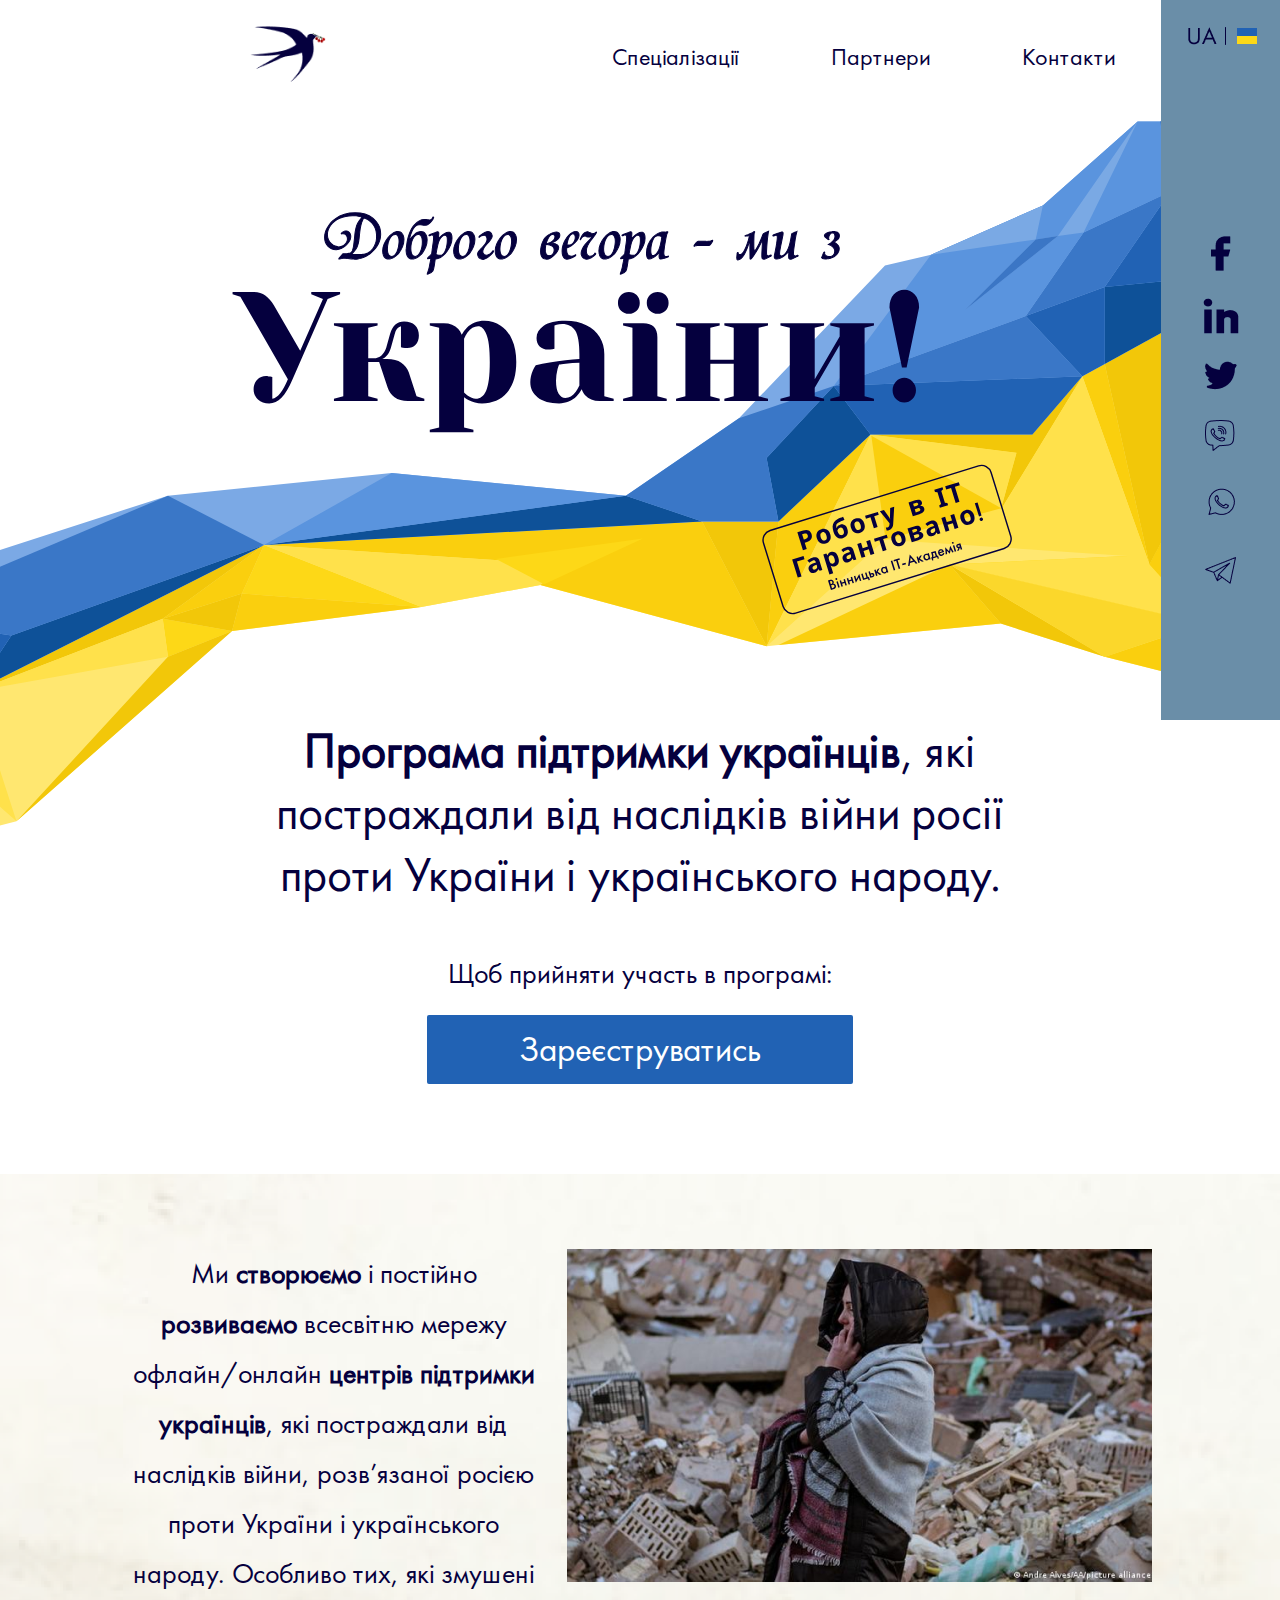
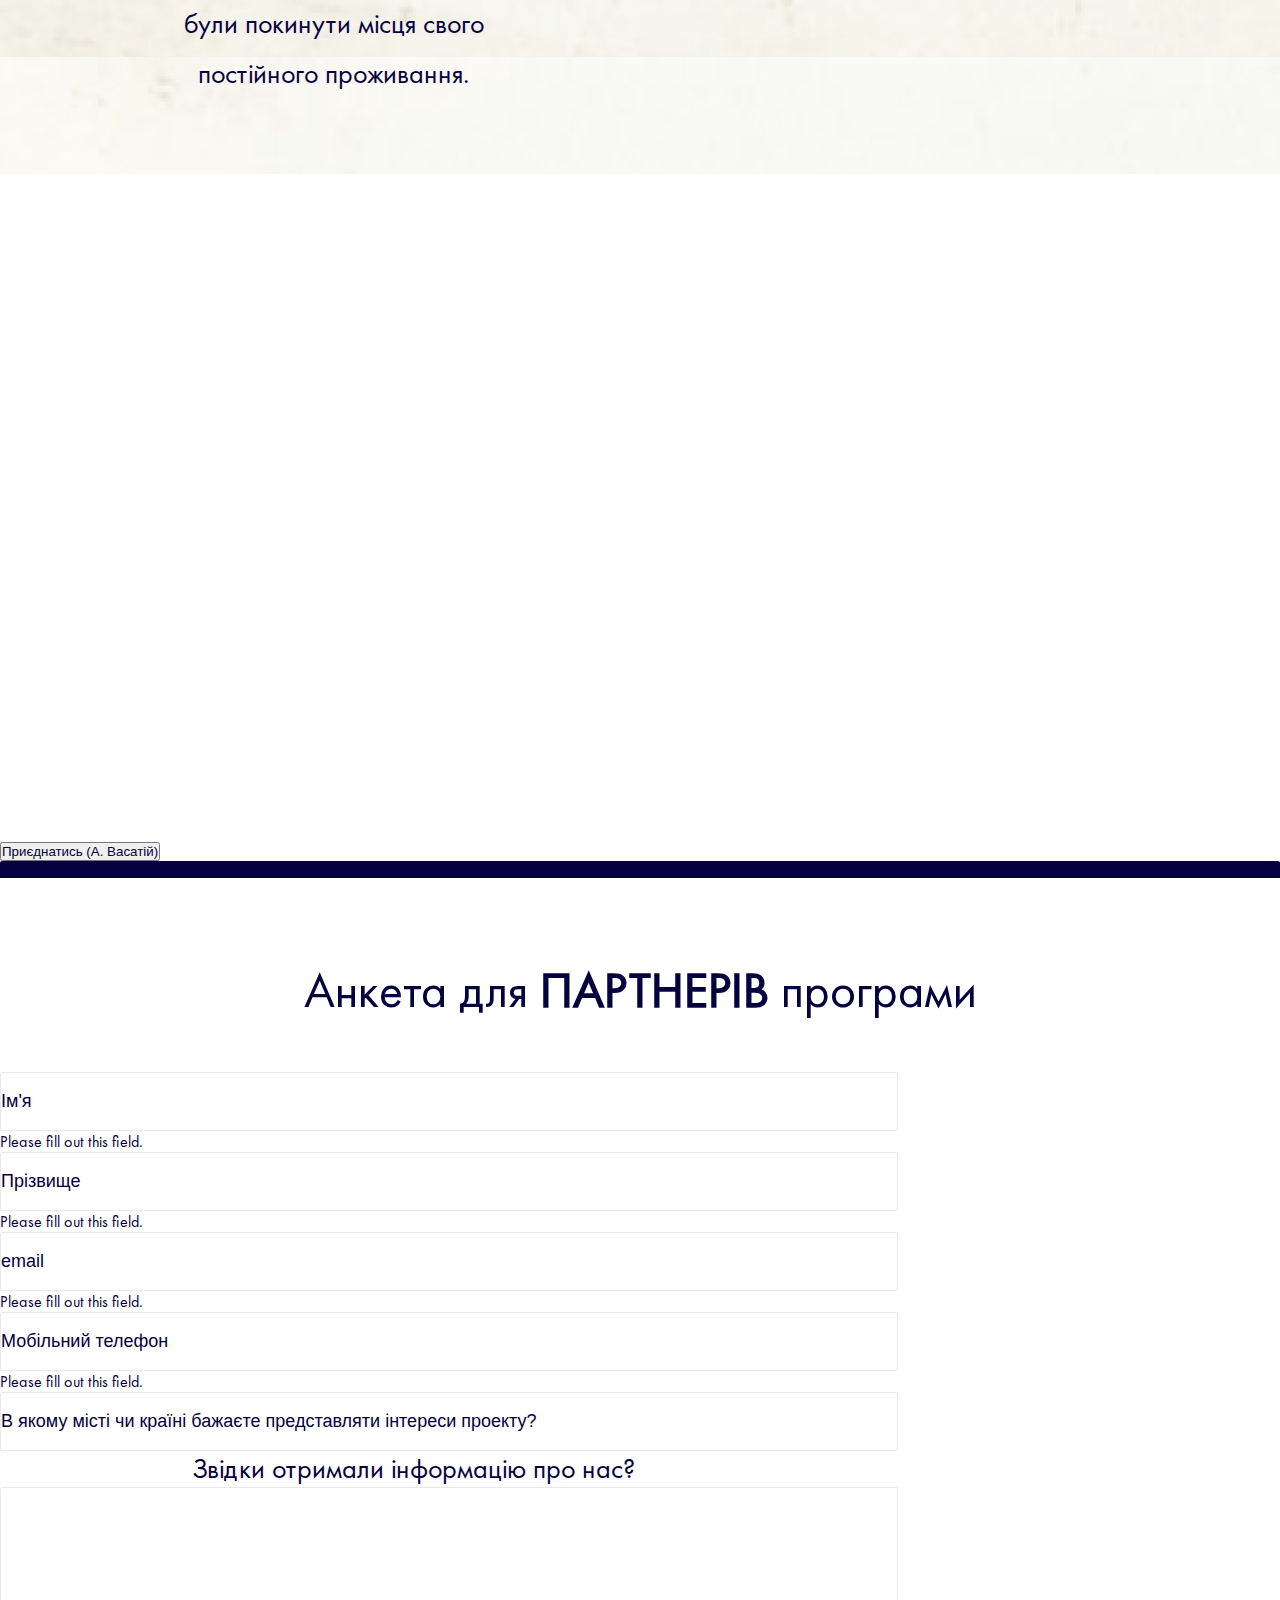
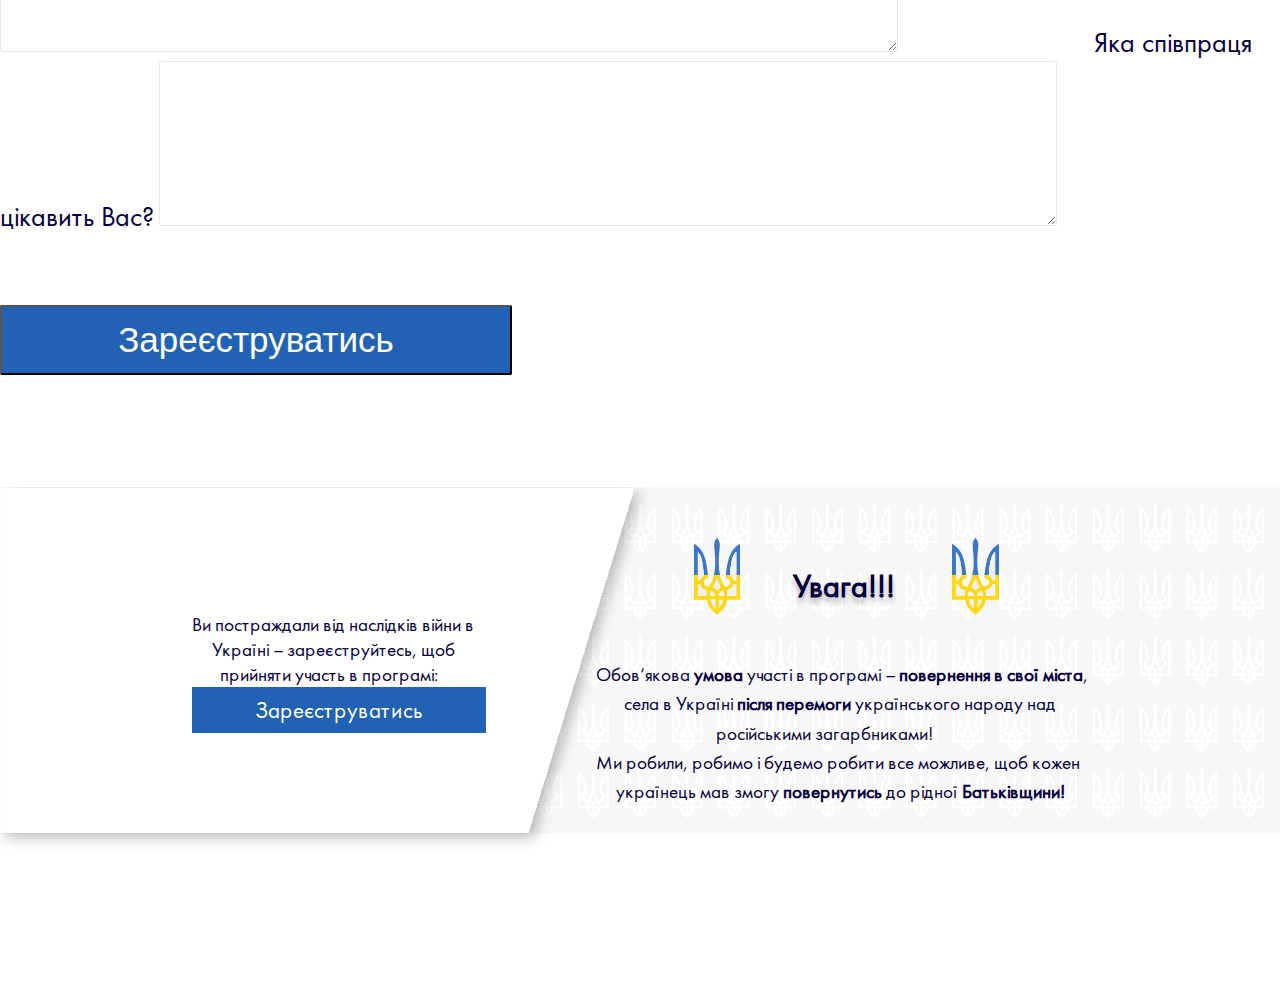
==== index.html @ f2f0f0ae "fix header" ====
<!DOCTYPE html>
<html lang="en">

<head>
    <meta charset="UTF-8">
    <meta http-equiv="X-UA-Compatible" content="IE=edge">
    <meta name="viewport" content="width=device-width, initial-scale=1.0">
    <link href="https://cdn.jsdelivr.net/npm/bootstrap@5.2.0-beta1/dist/css/bootstrap.min.css" rel="stylesheet" integrity="sha384-0evHe/X+R7YkIZDRvuzKMRqM+OrBnVFBL6DOitfPri4tjfHxaWutUpFmBp4vmVor" crossorigin="anonymous">
    <link rel="stylesheet" type="text/css" href="./css/style.css">
   
    <title>Project</title>
</head>

<body>
    <div class="header">
        <div class="links">
            <div class="bar">
                <a href="#">Спеціалізації</a>
                <a href="#">Партнери</a>
                <a href="#">Контакти</a>
            </div>
        </div>
        <div class="main-logo">
            <div class="flag">
                <div class="hello">
                </div>
            </div>

        </div>
        <div class="language">
            <div class="dropdown">
                <button class="dropbtn"><img src="./img/Property 1=Default.png"></button>
                <div class="dropdown-content">
                    <a href=" #"><img src="./img/Group 1015.png"></a>
                    <a href=" #"><img src="./img/Group 1017.png"></a>
                    <a href=" #"><img src="./img/Group 1018.png"></a>
                    <a href=" #"><img src="./img/Group 1019.png"></a>


                </div>
            </div>
        </div>
        <div class=" social">
            <div class="icons">
                <a href="http://www.facebook.com/sharer.php?u=https://ita.in.ua/" title="facebook" target="_blank" rel="noopener">
                    <img src="../img/Vector 74.png" alt="facebook" class="hero-sidebar__item">
                </a>
                <a href="https://www.linkedin.com/shareArticle?mini=true&amp;url=https://ita.in.ua/&amp;title=Hackers' School&amp;source=LinkedIn" target="_blank" title="linkedin" rel="noopener">
                    <img src="../img/Vector 76.png" alt="linkedin" class="hero-sidebar__item">
                </a>
                <a href="https://twitter.com/share?url=https://ita.in.ua/" target="_blank" title="twitter" rel="noopener">
                    <img src="../img/Vector 78.png" alt="twitter" class="hero-sidebar__item">
                </a>
                <a href="viber://chat?number=+380674317424" target="_blank" title="viber" rel="noopener">
                    <img src="../img/viber.png" alt="viber" class="hero-sidebar__item">
                </a>
                <a href="#" rel="noopener">
                    <img src="../img/whatsapp.png" alt="whatsapp" class="hero-sidebar__item">
                </a>
                <a href="https://t.me/IT_Academy_Vinnytsia" target="_blank" title="telegram" rel="noopener">
                    <img src="../img/telegram.png" alt="telegram" class="hero-sidebar__item">
                </a>

            </div>
        </div>
        <div class="bird-img">
            <img width="85px" height="85px" src="./img/Ластівка.png">
        </div>

    </div>

    <div class="wrapper">
        <div class="content">
        <div class="registration">
            <div class="container_N">
                     <div class="registration__body">
                    <div class="registration__info"><b>Програма підтримки українців</b>, які постраждали від наслідків війни росії проти України і українського народу.</div>
                    <div class="registration__text">Щоб прийняти участь в програмі:</div>
                    <div class="registration__buttom">Зареєструватись</div>
                </div>
            </div>
        </div>
        <div class="information">
            <div class="container_N">
                <div class="information__item">
                    <div class="information__body">
                        <div class="information__text">Ми <b>створюємо</b> і постійно <b>розвиваємо</b> всесвітню мережу офлайн/онлайн <b>центрів підтримки українців</b>, які постраждали від наслідків війни, розв’язаної росією проти України і українського народу. Особливо тих, які змушені були покинути місця свого постійного проживання.</div>
                        <div class="information_image"><img src="img/01.png" alt="women_who_suffered_from_the_war"></div>
                    </div>
                </div>
            </div>
        </div>
        <div class="video">
            <div class="video__container">
                <div class="video__body">
                    <div class="video__item">
                        <iframe src="https://www.youtube.com/embed/RNZIFAjE19Y?controls=0" title="YouTube video player" frameborder="0" allow="accelerometer; autoplay; clipboard-write; encrypted-media; gyroscope; picture-in-picture" allowfullscreen></iframe> 
                    </div>
                </div>
            </div>
        </div>
    </div>
    </div>
    <div class="Andriy">
     <button type="button" class="btn btn-info btn-lg" data-toggle="modal" data-target="#ModalPartnersForm"> Приєднатись (А. Васатій)
     </button>
     </div>
    <div class="container">
     <div class="modal" id="ModalPartnersForm" role="dialog">
      <div class="modal-dialog modal-xl">
       <form action="/action_page.php" class="needs-validation" method="post">
        <div class="modal-content">
         <div class="modal-header flex-column justify-content-between flex-fill align-content-center modal_header_partner">
          <div class="rectangle3222"></div>
          <h2 class="modal-title title_partners"> Анкета для <b>ПАРТНЕРІВ</b> програми</h2>
         </div>
         <div class="modal-body d-flex flex-column justify-content-between align-content-center">
          <div class="mb-4">
            <input type="text" class="form-control form-control-lg input_partners" placeholder="Ім'я" required>
             <div class="invalid-feedback">Please fill out this field.</div>
          </div>
          <div class="mb-4">
            <input type="text" class="form-control form-control-lg input_partners" placeholder="Прізвище" required>
             <div class="invalid-feedback">Please fill out this field.</div>
          </div>
          <div class="mb-4">
            <input type="email" class="form-control form-control-lg input_partners" placeholder="email" required>
             <div class="invalid-feedback">Please fill out this field.</div>
          </div>
          <div class="mb-4">
            <input type="tel" class="form-control form-control-lg input_partners" placeholder="Мобільний телефон" required>
             <div class="invalid-feedback">Please fill out this field.</div>
          </div>
          <div class="mb-4">
            <input type="text" class="form-control form-control-lg input_partners" placeholder="В якому місті чи країні бажаєте представляти інтереси проекту?">
          </div>
            <label class="label_parners" for="information">Звідки отримали інформацію про нас?</label>
            <textarea class="form-control textarea_parners" rows="5" id="information" name="text"></textarea>
            <label class="label_parners" for="colaboration">Яка співпраця цікавить Вас?</label>
            <textarea class="form-control textarea_parners" rows="5" id="colaboration" name="text"></textarea>
            <img id="vectors11" src="img/Зернятка.png">
             <div class="col-12 text-center">
              <button id="regist-partner"type="submit">Зареєструватись</button>
             </div>
            </div>
        </div>

       </form>
       
      </div>
     </div>
  </div>
    <br>
    <br>
    <div class="container-warning">
        <div class="content-warning">
            <div class="content-block-left">
                <div class="left-text">
                    <p>Ви постраждали від наслідків війни в<br> &nbsp;&nbsp;&nbsp;&nbsp;&nbsp;Україні – зареєструйтесь, щоб<br> &nbsp;&nbsp;&nbsp;&nbsp;&nbsp;&nbsp;&nbsp;прийняти участь в програмі:</p>
                </div>
                <button class="btn-1" id="register-members-1">Зареєструватись</button>
            </div>
            <div class="content-block-right">
                <div class="emblem">
                    <img src="../img/EmblemColor.svg" alt="EmblemColor" class="emblem">
                    <p id="warning"><b>Увага!!!</b></p>
                    <img src="../img/EmblemColor.svg" alt="EmblemColor" class="emblem">
                </div>
                <div class="right-text">
                <p>Обов’якова <strong>умова</strong> участі в програмі – <strong>повернення в свої міста</strong>,<br>
                &nbsp;&nbsp;&nbsp;&nbsp;&nbsp;&nbsp;&nbsp;села в Україні <strong>після перемоги</strong> українського народу над<br>
                &nbsp;&nbsp;&nbsp;&nbsp;&nbsp;&nbsp;&nbsp;&nbsp;&nbsp;&nbsp;&nbsp;&nbsp;&nbsp;&nbsp;&nbsp;&nbsp;&nbsp;&nbsp;&nbsp;&nbsp;&nbsp;&nbsp;&nbsp;&nbsp;&nbsp;&nbsp;&nbsp;&nbsp;&nbsp;&nbsp;російськими загарбниками!<br> 
                Ми робили, робимо і будемо робити все можливе, щоб кожен<br> 
                &nbsp;&nbsp;&nbsp;&nbsp;&nbsp;українець мав змогу <strong>повернутись</strong> до рідної <strong>Батьківщини!</strong>
                </p>
                </div>
            </div>
        </div>
    </div>
    <br>
    <br>
   
<script src="https://cdn.jsdelivr.net/npm/bootstrap@5.2.0-beta1/dist/js/bootstrap.bundle.min.js" integrity="sha384-pprn3073KE6tl6bjs2QrFaJGz5/SUsLqktiwsUTF55Jfv3qYSDhgCecCxMW52nD2" crossorigin="anonymous"></script>
<script src="https://ajax.googleapis.com/ajax/libs/jquery/3.6.0/jquery.min.js"></script>
<script src="https://maxcdn.bootstrapcdn.com/bootstrap/3.4.1/js/bootstrap.min.js"></script>
</body>

</html>
---- css/style.css ----
* {
  margin: 0;
  padding: 0;
  color: #05003e;
  text-decoration: none;
}

@font-face {
  font-family: Futura PT;
  src: url(../fonts/FuturaPT-Book.woff);
  src: url(../fonts/FuturaPT-Book.woff2);
  font-size: 24px;
  font-weight: 400;
  line-height: 31px;
  letter-spacing: 0em;
  text-align: left;
}

body::-webkit-scrollbar {
  position: absolute;
  width: 6px;

  overflow: overlay;
  -ms-overflow-style: none;
}
body::-webkit-scrollbar-thumb {
  position: absolute;
  top: 290px;
  width: 6px;
  height: 108px;
  background: url(../img/scrollbar/Inactive.png) no-repeat center;
  border-radius: 4px;
}
body::-webkit-scrollbar-thumb:hover {
  position: absolute;
  width: 6px;
  height: 108px;
  background: url(../img/scrollbar/Hover.png) no-repeat center;
  border-radius: 4px;
}
body::-webkit-scrollbar-thumb:active {
  width: 6px;
  height: 108px;
  background: url(../img/scrollbar/Active.png) no-repeat center;
  box-shadow: 0px 0px 4px rgba(0, 0, 0, 0.4);
  border-radius: 4px;
}

body {
  overflow: auto;
  -ms-overflow-style: none;
  font-family: Futura PT;
}

.header {
  width: 100%;
  height: 80vh;
  display: grid;
  position: relative;
  grid-template-columns: 44.3% 1.5fr 0.3fr;
  grid-template-rows: 0.3fr 1.6fr 0fr;
  gap: 0px 0px;
  grid-auto-flow: row;
  grid-template-areas:
    "bird-img links language"
    "main-logo main-logo social"
    "main-logo main-logo social";
  background-size: cover;
  background-image: url(../img/pexels-alexis-ricardo-alaurin-8057449.png);
 
  src: url(../fonts/FuturaPT-Book.woff);
  src: url(../fonts/FuturaPT-Book.woff2);
  font-size: 24px;

  
}

.links {
  grid-area: links;
  font-size: 24px;
  color: #05003e;
}
.bar {
  height: 100%;
  display: flex;
  justify-content: space-around;
  align-items: center;
}
a {
  text-decoration: none;
  font-family: 'Futura PT';
  font-style: normal;
  color: #05003E;
}

.main-logo {
  grid-area: main-logo;
  position: relative;
}

.flag {
  position: absolute;
  background: 
   url(../img/Прапор.svg) 60% 60% / cover no-repeat;
  width: 100%;
  height: 120%;
}
.hello {
  /* position: absolute; */
  background: url(../img/Вітання.svg) center 20%/60% 43% no-repeat,
    url(../img/Group\ 1022.svg) 98% 75%/45% 25% no-repeat;
  width: 100%;
  height: 85%;
}
.hello img {
  max-width: 100%;
  max-height: 100%;
}

.language {
  width: 100%;
  height: 100%;
  padding-top: 20px;
  background: #6a8ea8;
  display: flex;
  justify-content: center;
  align-content: center;
}

.social {
  background: #6a8ea8;
  grid-area: social;
}

.bird-img {
  grid-area: bird-img;
  place-self: center;
}

.icons {
  width: 100%;
  height: 100%;
  display: flex;
  flex-direction: column;
  justify-content: center;
  align-items: center;
  gap: 20px;
  padding: 0px;
}
.dropdown {
  position: relative;
  display: inline-block;
  justify-content: center;
  align-items: center;
}

.dropbtn {
  background-color: #6a8ea8;
  color: white;
  /* padding-top: 16px; */
  font-size: 16px;
  border: none;
  cursor: pointer;
  width: 103%;
}


.dropdown-content {
  display: none;
  position: absolute;
  background-color: #f9f9f9;
  box-shadow: 0px 8px 16px 0px rgba(0, 0, 0, 0.2);
  width: 103%;
  z-index: 1;
}

.dropdown-content a {
  color: black;
  padding: 10px 10px;
  text-decoration: none;
  display: block;
}

.dropdown-content a:hover {
  background-color: #f1f1f1;
}

.dropdown:hover .dropdown-content {
  display: block;
}

.dropdown:hover .dropbtn {
  background-color: white;
}

.wrapper {
min-height: 100%;
overflow: hidden;
display: flex;
}

.content {
  max-width: 100%;
margin: 0px auto;
}
.registration {
  
  margin: 0 0 90px 0;
}
.registration__body {
  display: flex;
  align-items: center;
  flex-direction:column;
}

.registration__info{
  max-width: 60%;
  margin: 0 0 50px 0;
  font-size: 48px;
  line-height: 62px;
  text-align: center;
  color: #05003E;
}
.registration__text {
  font-size: 28px;
  line-height: 36px;
  color: #05003E;
  margin: 0 0 23px 0;
  text-align: center;
}
.registration__buttom {
  display: block;
padding: 12px 92px;
text-align: center;
line-height: 45px;
background-color: #2162B4;
border-radius: 2px;
color: #ffffff;
font-size: 35px;
  cursor: pointer;
}

.information {
  margin: 0 auto;
  padding: 75px 0;
  background: url(../img/02.png) 
}

.information__body {
  max-width: 80%;
  margin: 0 auto;
  display: flex;    
}

.information__text {
  flex: 0 1 60%;
  font-size: 28px;
  line-height: 50px;
  text-align: center;
  color: #05003E; 
}
.information_image {   
  flex: 0 1 585px; 
  margin: 0 0 0 28px;
}
.video {
  margin: 90px 0 0 0;   
}
.video__container{
  width: 80%;
  margin: 0 auto;
}
.video__body {  
  display: flex;
  justify-content: center;
  align-items: center;
}
.video__item{   
  width: 100%;
  padding-top: 56.25%;
  position: relative;  
}
.video__item iframe{
  position: absolute;
  left: 0;
  right: 0;
  top: 0;
  bottom: 0;
  width: 100%;
  height: 100%;
}
.modal_header_partner {
    border: hidden;
}
.rectangle3222 {
    width: 100%;
    height: 17px;
    background: #05003E;
    border-radius: 2px 2px 0px 0px;
    margin-bottom: 80px;
}
.title_partners {
    font-style: normal;
    font-weight: 400;
    font-size: 50px;
    line-height: 64px;
    color: #05003E;
    text-align: center;
    margin-bottom: 50px;
}

.input_partners {
    width: 70%;
    height: 57px;
    border: 1.5px solid #E9E9E9;
    border-radius: 2px;
    font-style: normal;
    font-weight: 400;
    font-size: 18px;
    line-height: 23px;
    color: #05003E;  
    margin: 0 auto;
}
.label_parners {
    font-style: normal;
    font-weight: 400;
    font-size: 28px;
    line-height: 36px;
    color: #05003E;
    margin-left: 15%;
}  
.textarea_parners {
    width: 70%;
    height: 163px;
    border: 1.5px solid #E9E9E9;
    border-radius: 2px;
    margin: 0 auto;
}  
input.form-control::-webkit-input-placeholder {
    color: #05003E;
}
#vectors11 {
    position: absolute;
    width: 106px;
    height: 96.16px;
    margin-top: 66%;
    margin-left: 71%;

} 
#regist-partner {
    width: 40%;
    height: 70px;
    background: #2162B4;
    border-radius: 2px;
    margin-top: 70px;
    margin-bottom: 70px;
    font-style: normal;
    font-weight: 450;
    font-size: 35px;
    color: #FFFFFF;
}
.container-warning{
  background-image: url('../img/Rectangle.svg'),url('../img/EmblemBackground.svg');
  background-repeat: no-repeat,no-repeat;
  background-size: contain, contain;
  width: 100%;
  height: 29vw;
  display: grid;
}
.content-warning{
  font-family: Futura PT;
  color: #05003E;
  display: flex; 
  justify-content: space-between;
  align-items: center;
  padding-left:  15%;
  padding-right: 15%;
  font-size: 1.5vmax;
}
.content-block-right{
  margin: 0 0 0 0;
}
.content-block-left{
  margin: 0 0 0 0;
}
.emblem{
  display: flex;
  justify-content: space-around;
  align-items: center;
  padding-left: 10%;
  padding-right: 9%;
  padding-bottom: 5%;
}
img.emblem{
  height: 6vw;
}
.emblem p#warning{
  font-size: 2.5vmax;
  text-shadow: 0px 5px 5px rgba(0, 0, 0, 0.25);
  font-weight: 600;
  font-style: normal;
}
.content-block-right p{
  justify-content: center;
  align-items: flex-end;
  line-height: 2.3vmax;

}
button.btn-1#register-members-1{
  width: 23vmax;
  height: 3.6vmax;
  font-family: Futura PT;
  font-size: 1.8vmax;
  font-weight: 450;
  color: #ffffff;
  background-color: #2162b4;
  border: none;
  box-shadow: none;
  box-sizing: border-box;
}
button.btn-1#register-members-1:hover{
  filter: drop-shadow(0px 8px 10px rgba(0, 0, 0, 0.5));
  border: none;
}
button.btn-1#register-members-1:active{
  color: #2162b4;
  background-color: #ffffff;
  border: none;
}
button.btn-1#register-members-1:disabled{
  color: #999999;
  background-color: #e9e9e9;
  border: none;
}
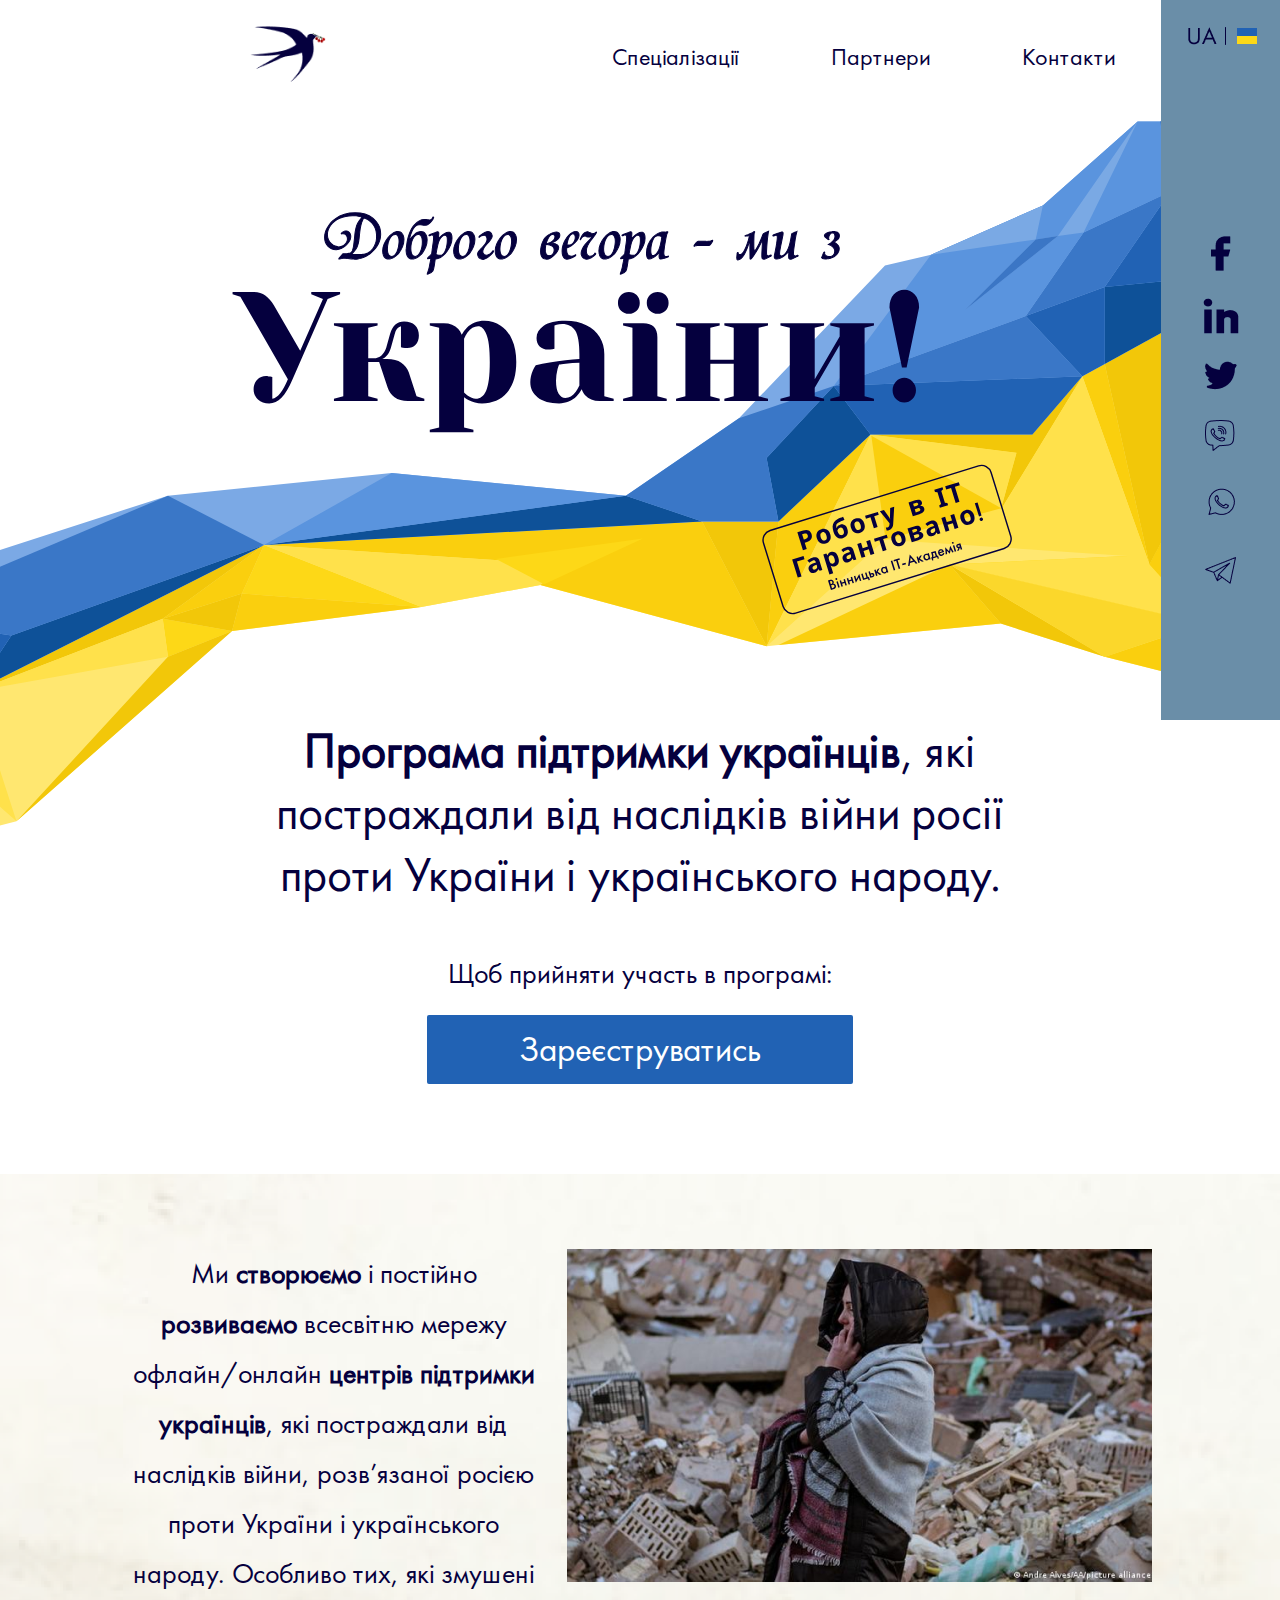
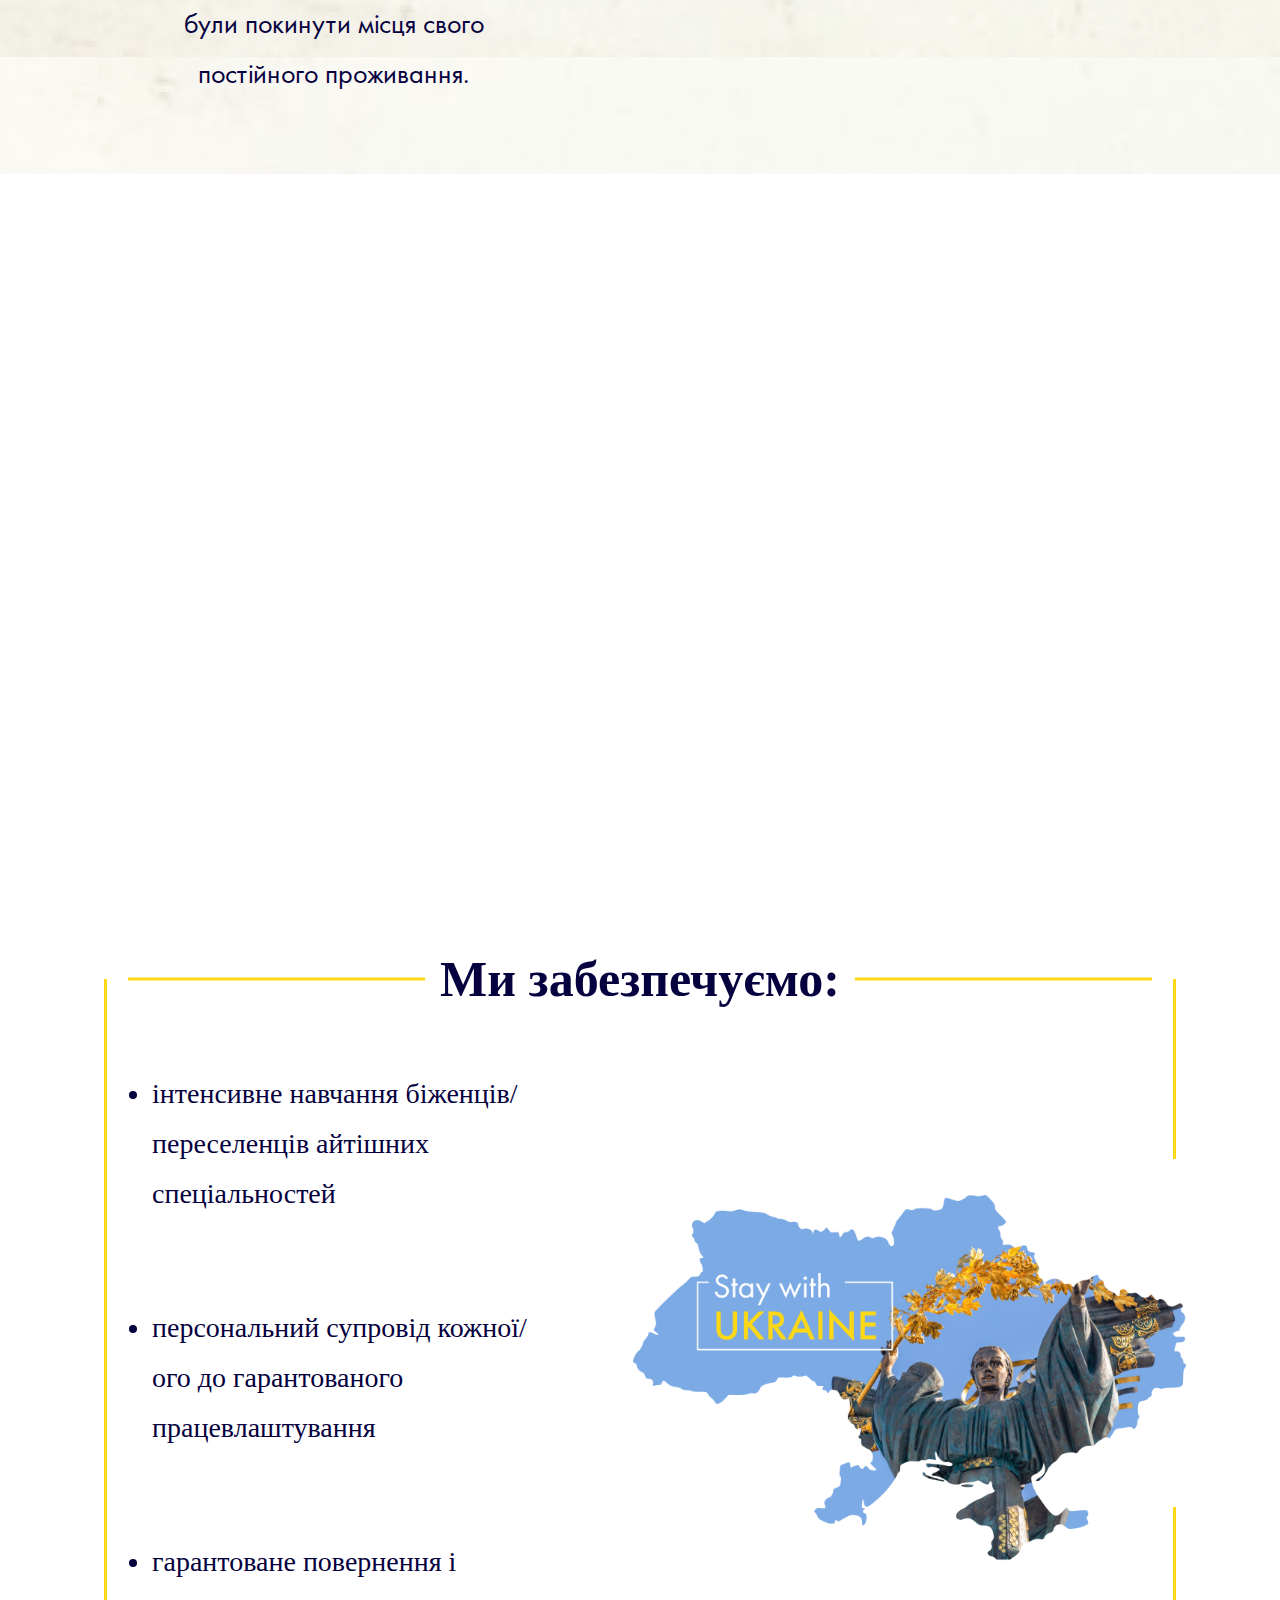
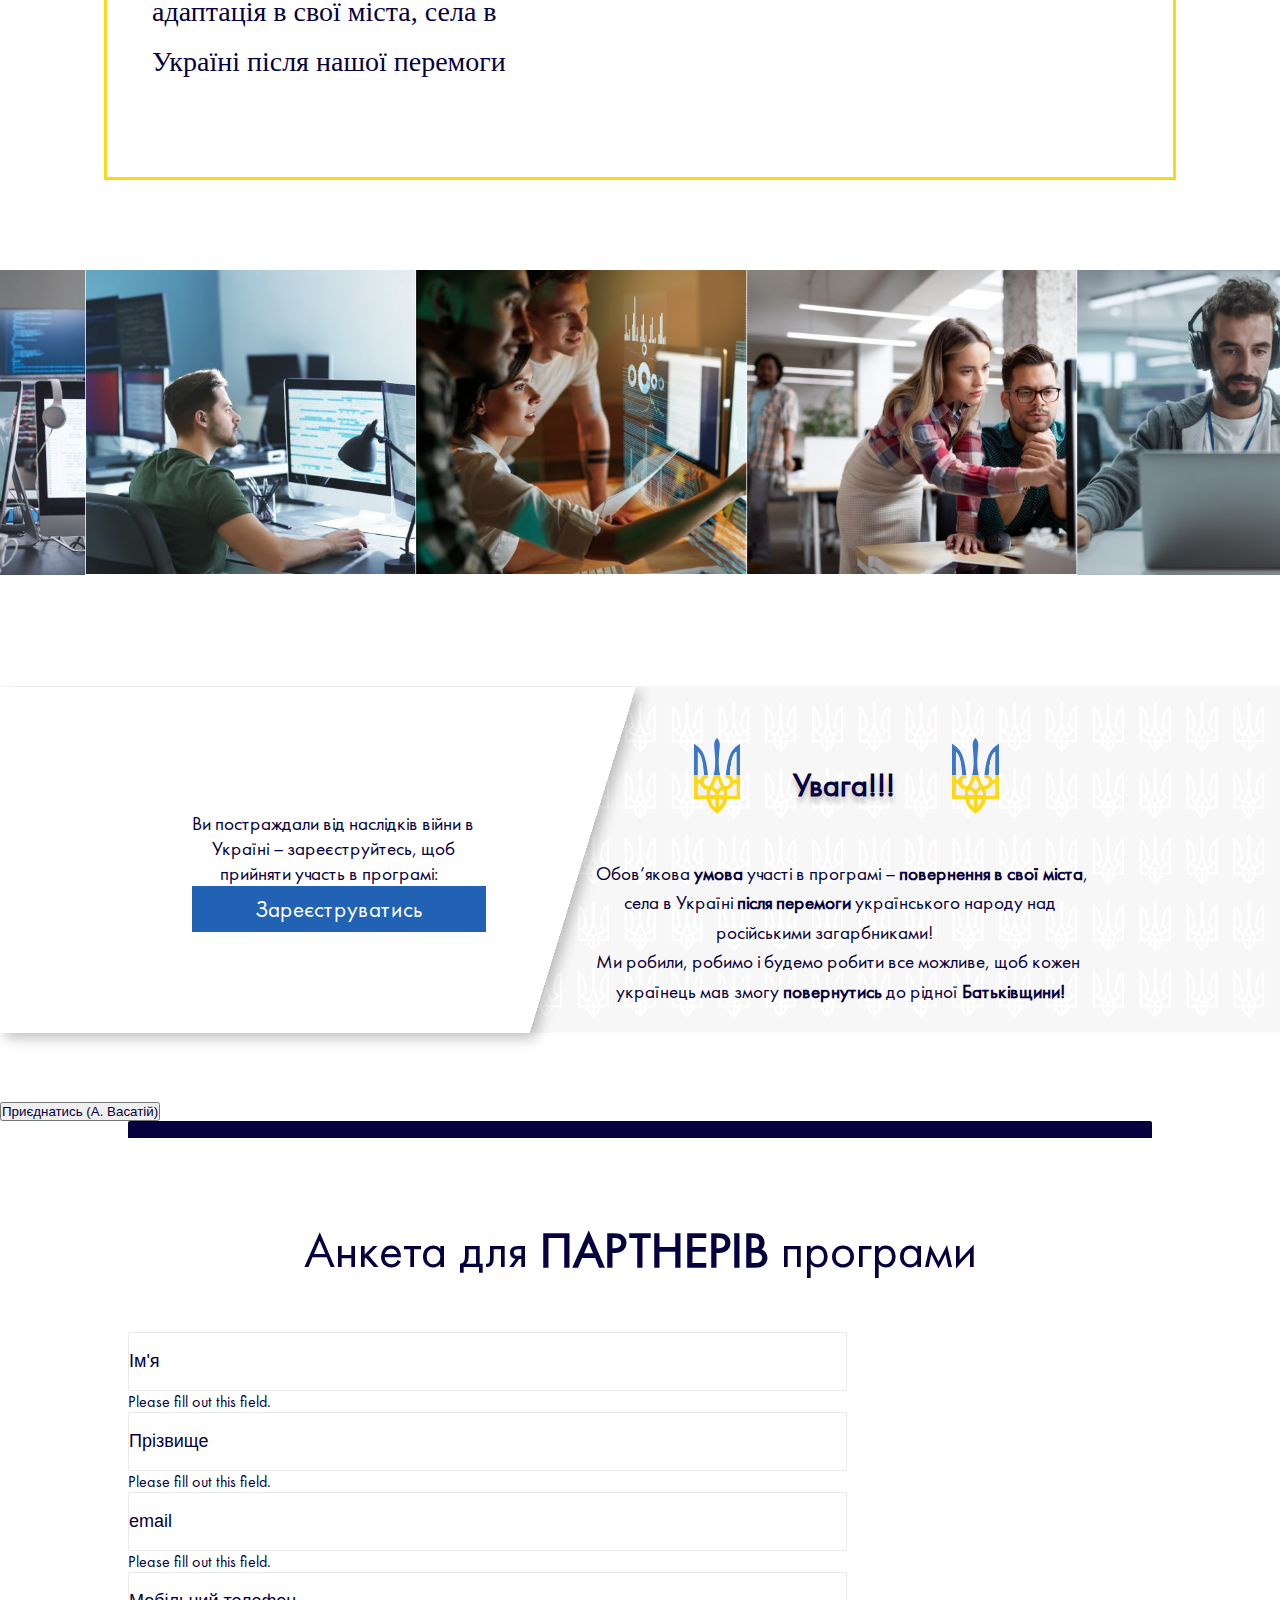
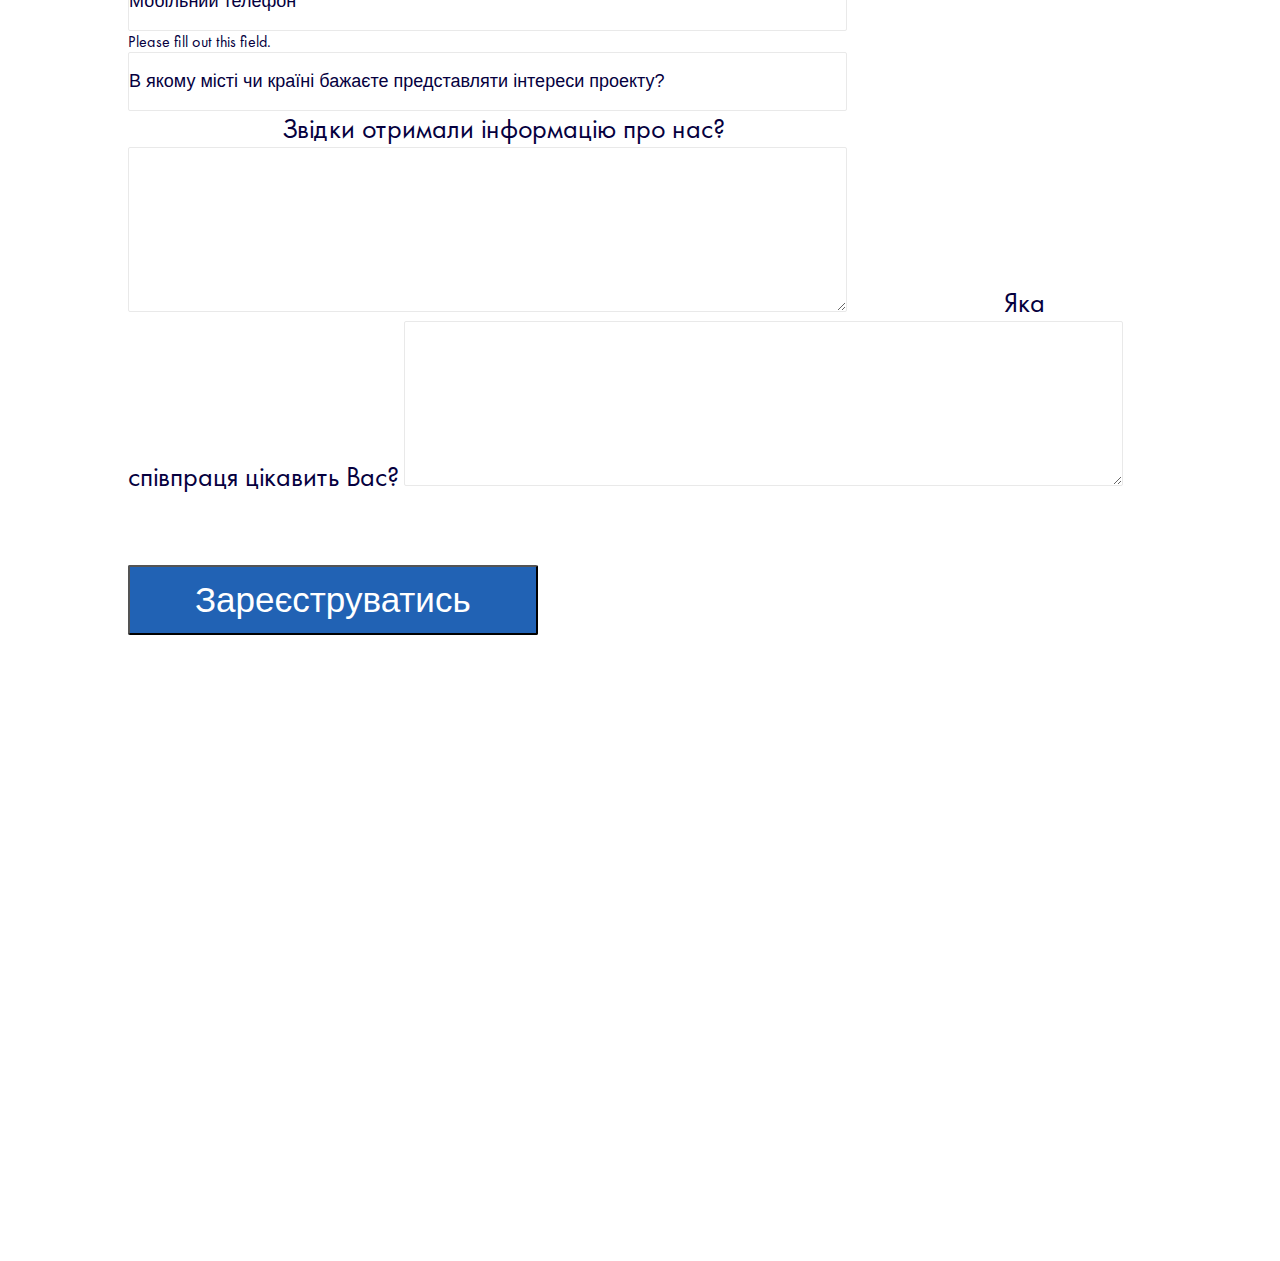
==== commit cdaecbb3: "part_of_Nastya" ====
--- a/index.html
+++ b/index.html
@@ -43,22 +43,22 @@
         <div class=" social">
             <div class="icons">
                 <a href="http://www.facebook.com/sharer.php?u=https://ita.in.ua/" title="facebook" target="_blank" rel="noopener">
-                    <img src="../img/Vector 74.png" alt="facebook" class="hero-sidebar__item">
+                    <img src="./img/Vector 74.png" alt="facebook" class="hero-sidebar__item">
                 </a>
                 <a href="https://www.linkedin.com/shareArticle?mini=true&amp;url=https://ita.in.ua/&amp;title=Hackers' School&amp;source=LinkedIn" target="_blank" title="linkedin" rel="noopener">
-                    <img src="../img/Vector 76.png" alt="linkedin" class="hero-sidebar__item">
+                    <img src="./img/Vector 76.png" alt="linkedin" class="hero-sidebar__item">
                 </a>
                 <a href="https://twitter.com/share?url=https://ita.in.ua/" target="_blank" title="twitter" rel="noopener">
-                    <img src="../img/Vector 78.png" alt="twitter" class="hero-sidebar__item">
+                    <img src="./img/Vector 78.png" alt="twitter" class="hero-sidebar__item">
                 </a>
                 <a href="viber://chat?number=+380674317424" target="_blank" title="viber" rel="noopener">
-                    <img src="../img/viber.png" alt="viber" class="hero-sidebar__item">
+                    <img src="./img/viber.png" alt="viber" class="hero-sidebar__item">
                 </a>
                 <a href="#" rel="noopener">
-                    <img src="../img/whatsapp.png" alt="whatsapp" class="hero-sidebar__item">
+                    <img src="./img/whatsapp.png" alt="whatsapp" class="hero-sidebar__item">
                 </a>
                 <a href="https://t.me/IT_Academy_Vinnytsia" target="_blank" title="telegram" rel="noopener">
-                    <img src="../img/telegram.png" alt="telegram" class="hero-sidebar__item">
+                    <img src="./img/telegram.png" alt="telegram" class="hero-sidebar__item">
                 </a>
 
             </div>
@@ -101,6 +101,64 @@
         </div>
     </div>
     </div>
+
+    <br>
+    <section class="heroy">
+        <div class="container">
+            <h2 class="heroy-title">Ми забезпечуємо:</h2>
+        </div>
+        <div class="container heroy-wrapper">
+            <div class="heroy-left">
+                <ul class="heroy-list">
+                    <li>інтенсивне <span>навчання</span> біженців/переселенців 
+                        <span>айтішних спеціальностей</span> 
+                    </li>
+                    <li>персональний <span>супровід</span>  кожної/ ого до 
+                        гарантованого <span>працевлаштування</span> 
+                    </li>
+                    <li>гарантоване повернення і <span>адаптація в свої міста</span>, 
+                        села в Україні після нашої перемоги
+                    </li>
+                </ul>
+            </div>
+            <div class="heroy-right"><img src="img/img-ua.png" alt=""></div>
+        </div>
+    </section>
+    <div class="scroll">
+        <figure class="scroll-img"><img src="img/photo_2022-07-12 15.35.01.jpeg" alt=""></figure>
+        <figure class="scroll-img"><img src="img/photo_2022-07-12 15.35.05.jpeg" alt=""></figure>
+        <figure class="scroll-img"><img src="img/photo_2022-07-12 15.35.08.jpeg" alt=""></figure>
+        <figure class="scroll-img"><img src="img/photo_2022-07-12 15.35.09.jpeg" alt=""></figure>
+        <figure class="scroll-img"><img src="img/photo_2022-07-12 15.35.11.jpeg" alt=""></figure>
+    </div>
+    <br>
+    <div class="container-warning">
+        <div class="content-warning">
+            <div class="content-block-left">
+                <div class="left-text">
+                    <p>Ви постраждали від наслідків війни в<br> &nbsp;&nbsp;&nbsp;&nbsp;&nbsp;Україні – зареєструйтесь, щоб<br> &nbsp;&nbsp;&nbsp;&nbsp;&nbsp;&nbsp;&nbsp;прийняти участь в програмі:</p>
+                </div>
+                <button class="btn-1" id="register-members-1">Зареєструватись</button>
+            </div>
+            <div class="content-block-right">
+                <div class="emblem">
+                    <img src="./img/EmblemColor.svg" alt="EmblemColor" class="emblem">
+                    <p id="warning"><b>Увага!!!</b></p>
+                    <img src="./img/EmblemColor.svg" alt="EmblemColor" class="emblem">
+                </div>
+                <div class="right-text">
+                <p>Обов’якова <strong>умова</strong> участі в програмі – <strong>повернення в свої міста</strong>,<br>
+                &nbsp;&nbsp;&nbsp;&nbsp;&nbsp;&nbsp;&nbsp;села в Україні <strong>після перемоги</strong> українського народу над<br>
+                &nbsp;&nbsp;&nbsp;&nbsp;&nbsp;&nbsp;&nbsp;&nbsp;&nbsp;&nbsp;&nbsp;&nbsp;&nbsp;&nbsp;&nbsp;&nbsp;&nbsp;&nbsp;&nbsp;&nbsp;&nbsp;&nbsp;&nbsp;&nbsp;&nbsp;&nbsp;&nbsp;&nbsp;&nbsp;&nbsp;російськими загарбниками!<br> 
+                Ми робили, робимо і будемо робити все можливе, щоб кожен<br> 
+                &nbsp;&nbsp;&nbsp;&nbsp;&nbsp;українець мав змогу <strong>повернутись</strong> до рідної <strong>Батьківщини!</strong>
+                </p>
+                </div>
+            </div>
+        </div>
+    </div>
+    <br>
+    <br>
     <div class="Andriy">
      <button type="button" class="btn btn-info btn-lg" data-toggle="modal" data-target="#ModalPartnersForm"> Приєднатись (А. Васатій)
      </button>
@@ -150,35 +208,6 @@
       </div>
      </div>
   </div>
-    <br>
-    <br>
-    <div class="container-warning">
-        <div class="content-warning">
-            <div class="content-block-left">
-                <div class="left-text">
-                    <p>Ви постраждали від наслідків війни в<br> &nbsp;&nbsp;&nbsp;&nbsp;&nbsp;Україні – зареєструйтесь, щоб<br> &nbsp;&nbsp;&nbsp;&nbsp;&nbsp;&nbsp;&nbsp;прийняти участь в програмі:</p>
-                </div>
-                <button class="btn-1" id="register-members-1">Зареєструватись</button>
-            </div>
-            <div class="content-block-right">
-                <div class="emblem">
-                    <img src="../img/EmblemColor.svg" alt="EmblemColor" class="emblem">
-                    <p id="warning"><b>Увага!!!</b></p>
-                    <img src="../img/EmblemColor.svg" alt="EmblemColor" class="emblem">
-                </div>
-                <div class="right-text">
-                <p>Обов’якова <strong>умова</strong> участі в програмі – <strong>повернення в свої міста</strong>,<br>
-                &nbsp;&nbsp;&nbsp;&nbsp;&nbsp;&nbsp;&nbsp;села в Україні <strong>після перемоги</strong> українського народу над<br>
-                &nbsp;&nbsp;&nbsp;&nbsp;&nbsp;&nbsp;&nbsp;&nbsp;&nbsp;&nbsp;&nbsp;&nbsp;&nbsp;&nbsp;&nbsp;&nbsp;&nbsp;&nbsp;&nbsp;&nbsp;&nbsp;&nbsp;&nbsp;&nbsp;&nbsp;&nbsp;&nbsp;&nbsp;&nbsp;&nbsp;російськими загарбниками!<br> 
-                Ми робили, робимо і будемо робити все можливе, щоб кожен<br> 
-                &nbsp;&nbsp;&nbsp;&nbsp;&nbsp;українець мав змогу <strong>повернутись</strong> до рідної <strong>Батьківщини!</strong>
-                </p>
-                </div>
-            </div>
-        </div>
-    </div>
-    <br>
-    <br>
    
 <script src="https://cdn.jsdelivr.net/npm/bootstrap@5.2.0-beta1/dist/js/bootstrap.bundle.min.js" integrity="sha384-pprn3073KE6tl6bjs2QrFaJGz5/SUsLqktiwsUTF55Jfv3qYSDhgCecCxMW52nD2" crossorigin="anonymous"></script>
 <script src="https://ajax.googleapis.com/ajax/libs/jquery/3.6.0/jquery.min.js"></script>
--- a/css/style.css
+++ b/css/style.css
@@ -359,6 +359,140 @@
     font-size: 35px;
     color: #FFFFFF;
 }
+
+
+.heroy {
+  padding-top: 93px;
+  font-family: 'FuturaPT-Book';
+}
+
+.container{
+  max-width: 80%;
+  margin: 0 auto;
+  padding-left: 0;
+  padding-right: 0;
+}
+
+.heroy-wrapper {
+  position: relative;
+  border-left: 3px solid #FDD817;
+  border-bottom: 3px solid #FDD817;
+  display: flex;
+  justify-content: space-between;
+  align-items: center;
+  padding: 90px 0 90px 45px;
+}
+
+.heroy-wrapper::before {
+  content: "";
+  width: 3px;
+  background: #FDD817;
+  height: 180px;
+  position: absolute;
+  top: 0;
+  right: 0;
+}
+
+.heroy-wrapper::after {
+  content: "";
+  width: 3px;
+  background: #FDD817;
+  height: 270px;
+  position: absolute;
+  bottom: 0;
+  right: 0;
+}
+
+.heroy-right {
+  /* width: 739px; */
+  width: 54%;
+}
+
+.heroy-left {
+  /* width: 563px; */
+  width: 41%;
+}
+
+.heroy-right img {
+  display: block;
+  max-width: 100%;
+  margin-left: 10px;
+}
+
+.heroy-title {
+  background: #FFF;
+  text-align: center;
+  font-size: 50px;
+  line-height: 1;
+  color: #05003E;
+  position: relative;
+  margin-bottom: -25px;
+}
+
+.heroy-title::before {
+  content: "";
+  width: 29%;
+  height: 3px;
+  background: #FDD817;
+  position: absolute;
+  top: 50%;
+  left: 0;
+  display: block;
+  transform: translateY(-50%);
+  -webkit-transform: translateY(-50%);
+  -moz-transform: translateY(-50%);
+  -ms-transform: translateY(-50%);
+  -o-transform: translateY(-50%);
+}
+
+.heroy-title::after {
+  content: "";
+  width: 29%;
+  height: 3px;
+  background: #FDD817;
+  position: absolute;
+  top: 50%;
+  right: 0;
+  transform: translateY(-50%);
+  -webkit-transform: translateY(-50%);
+  -moz-transform: translateY(-50%);
+  -ms-transform: translateY(-50%);
+  -o-transform: translateY(-50%);
+}
+
+.heroy-list li {
+  font-size: 28px;
+  line-height: 50px;
+
+}
+
+.heroy-list li span {
+  font-family: 'FuturaPT-Medium';
+
+}
+
+.heroy-list li:not(:last-child) {
+  margin-bottom: 84px;
+}
+
+.scroll {
+  display: flex;
+  justify-content: center;
+  padding: 90px 0;
+  overflow-x: hidden;
+}
+
+.scroll-img {
+  max-width: 25.8%;
+}
+
+.scroll-img img {
+  display: block;
+  width: 100%;
+}
+
+
+
 .container-warning{
   background-image: url('../img/Rectangle.svg'),url('../img/EmblemBackground.svg');
   background-repeat: no-repeat,no-repeat;
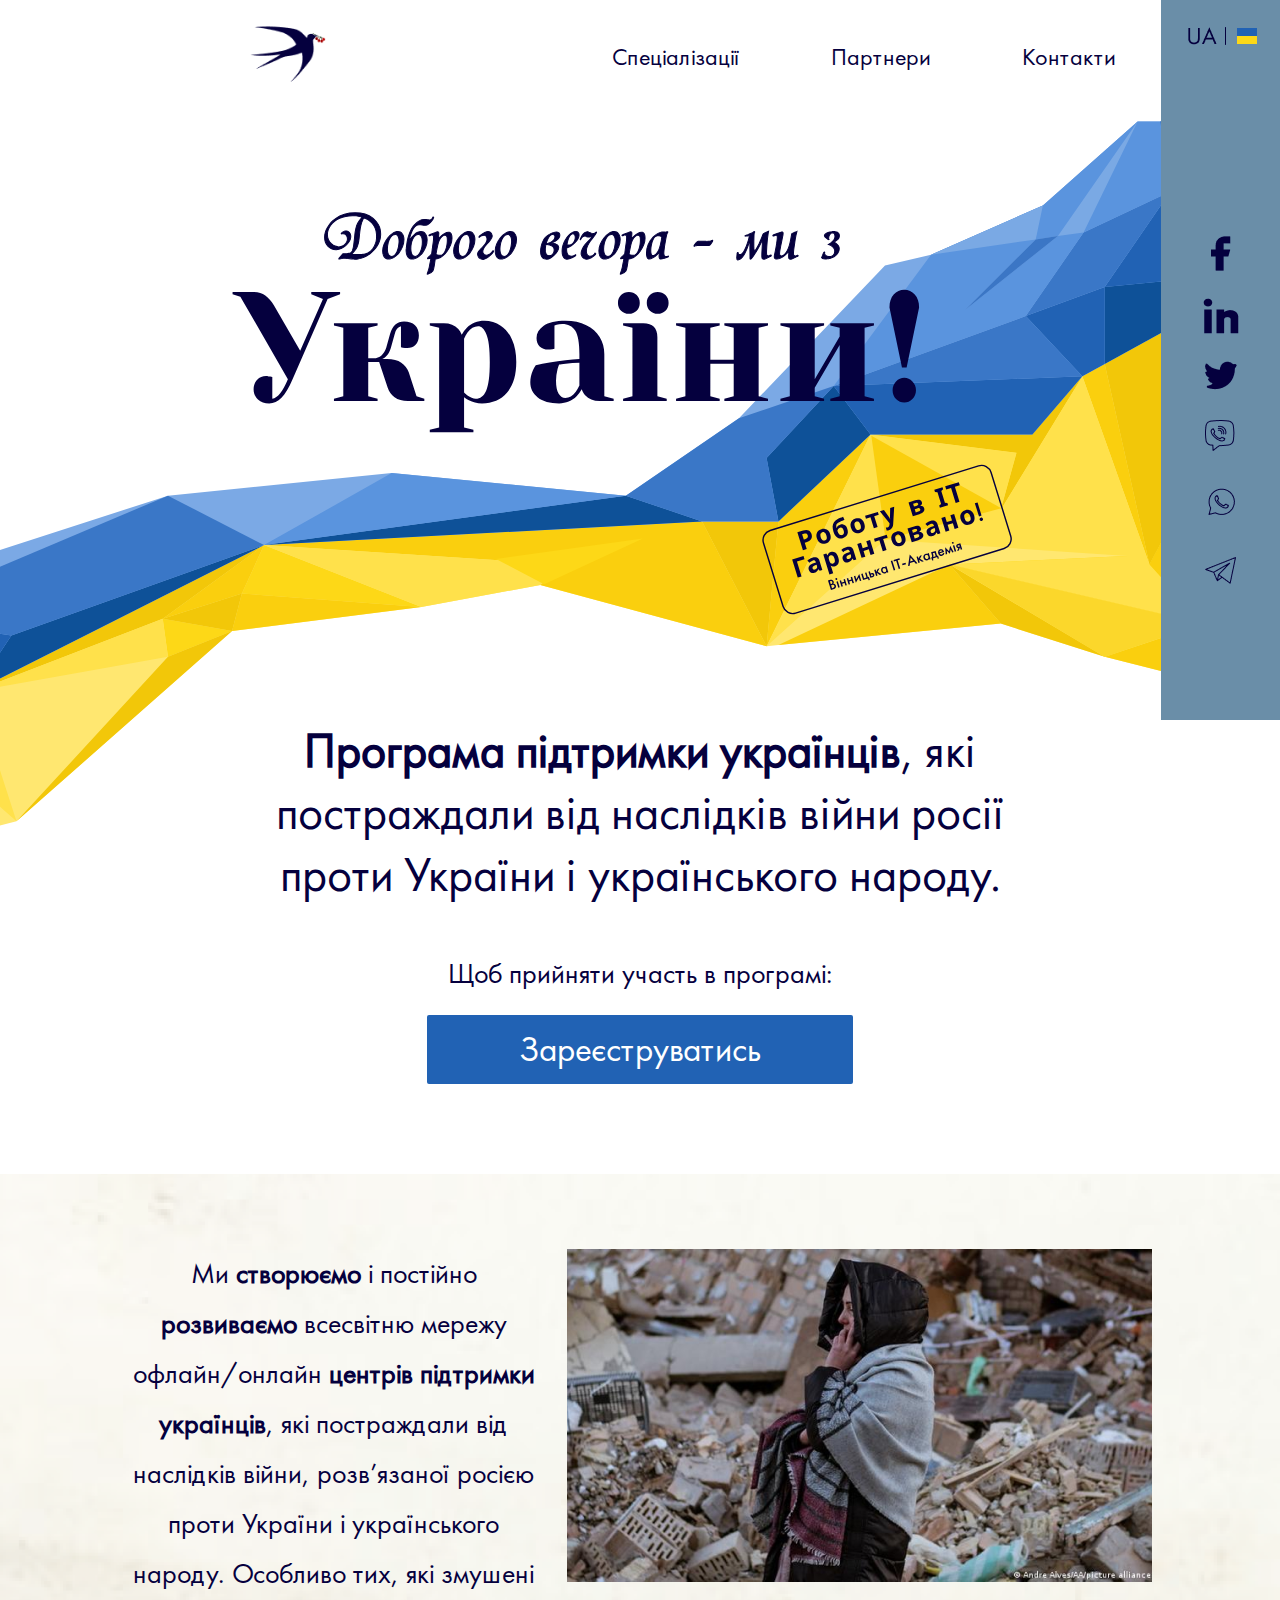
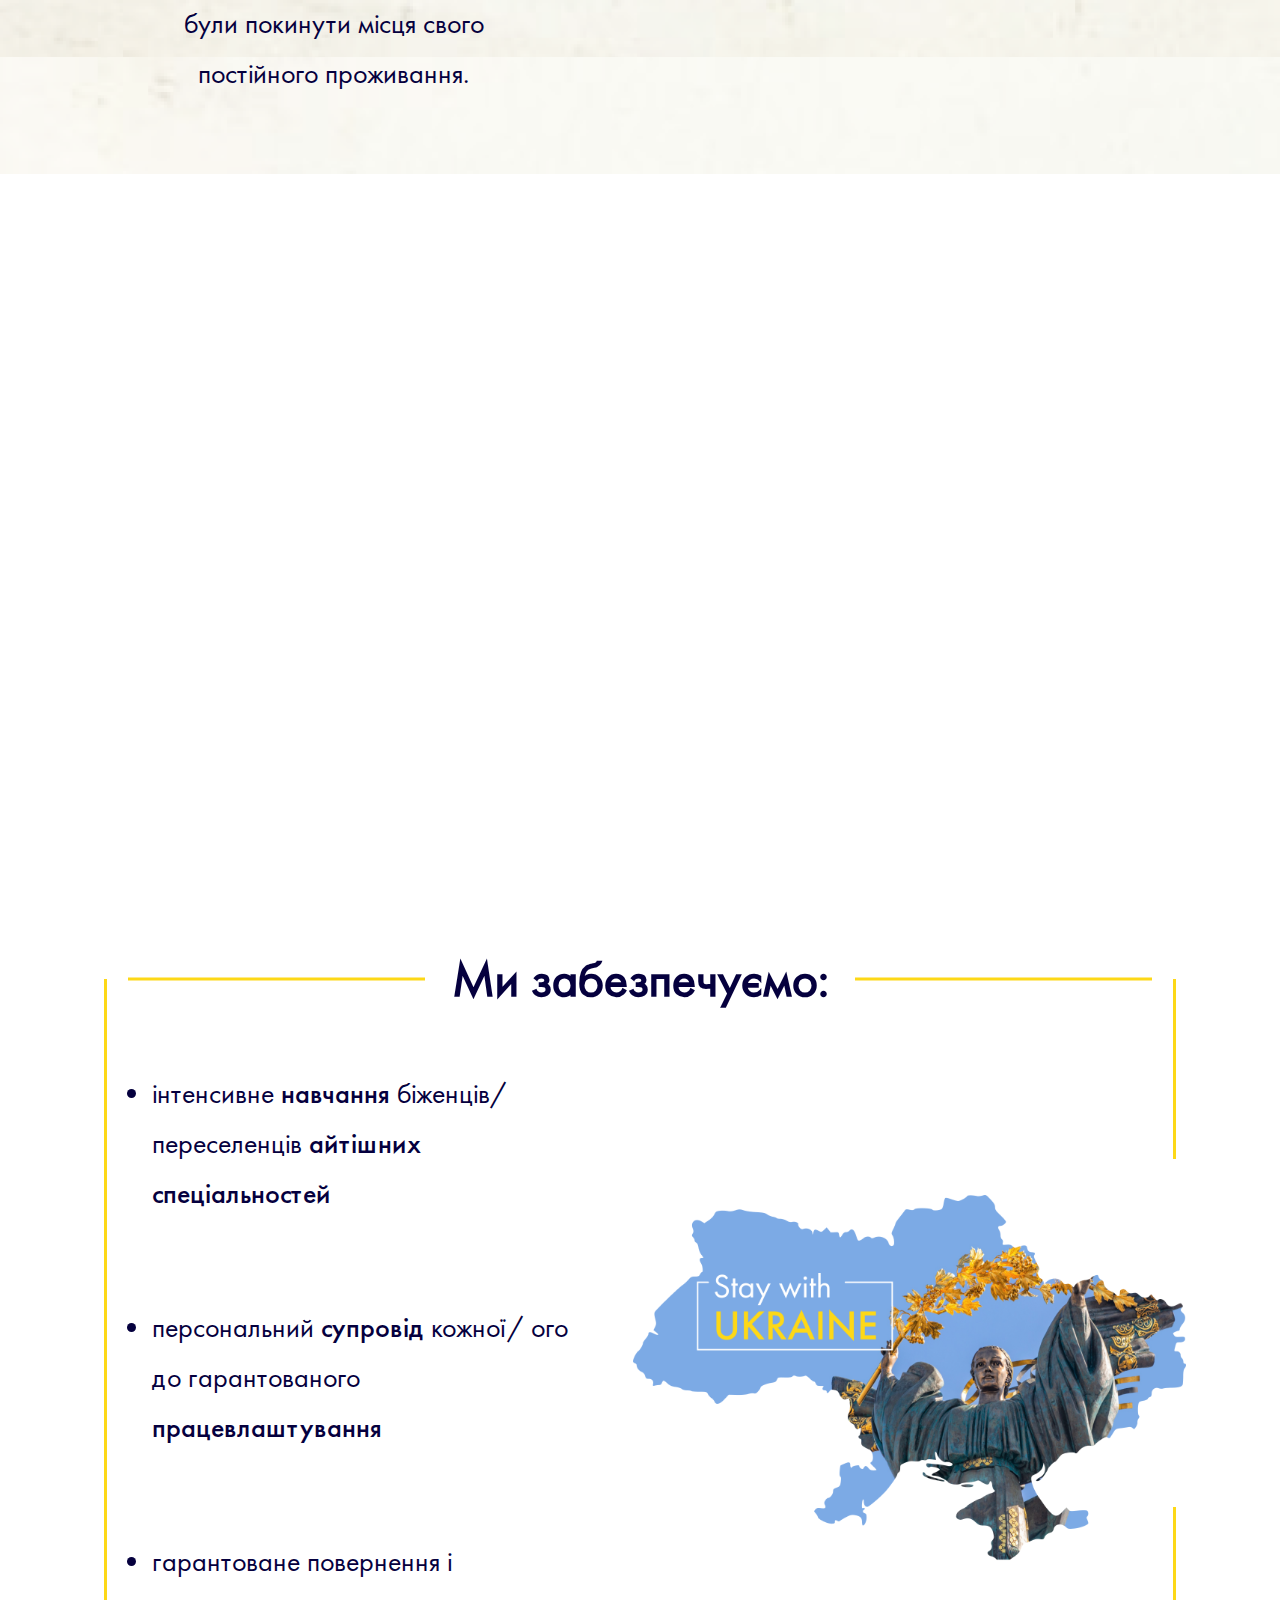
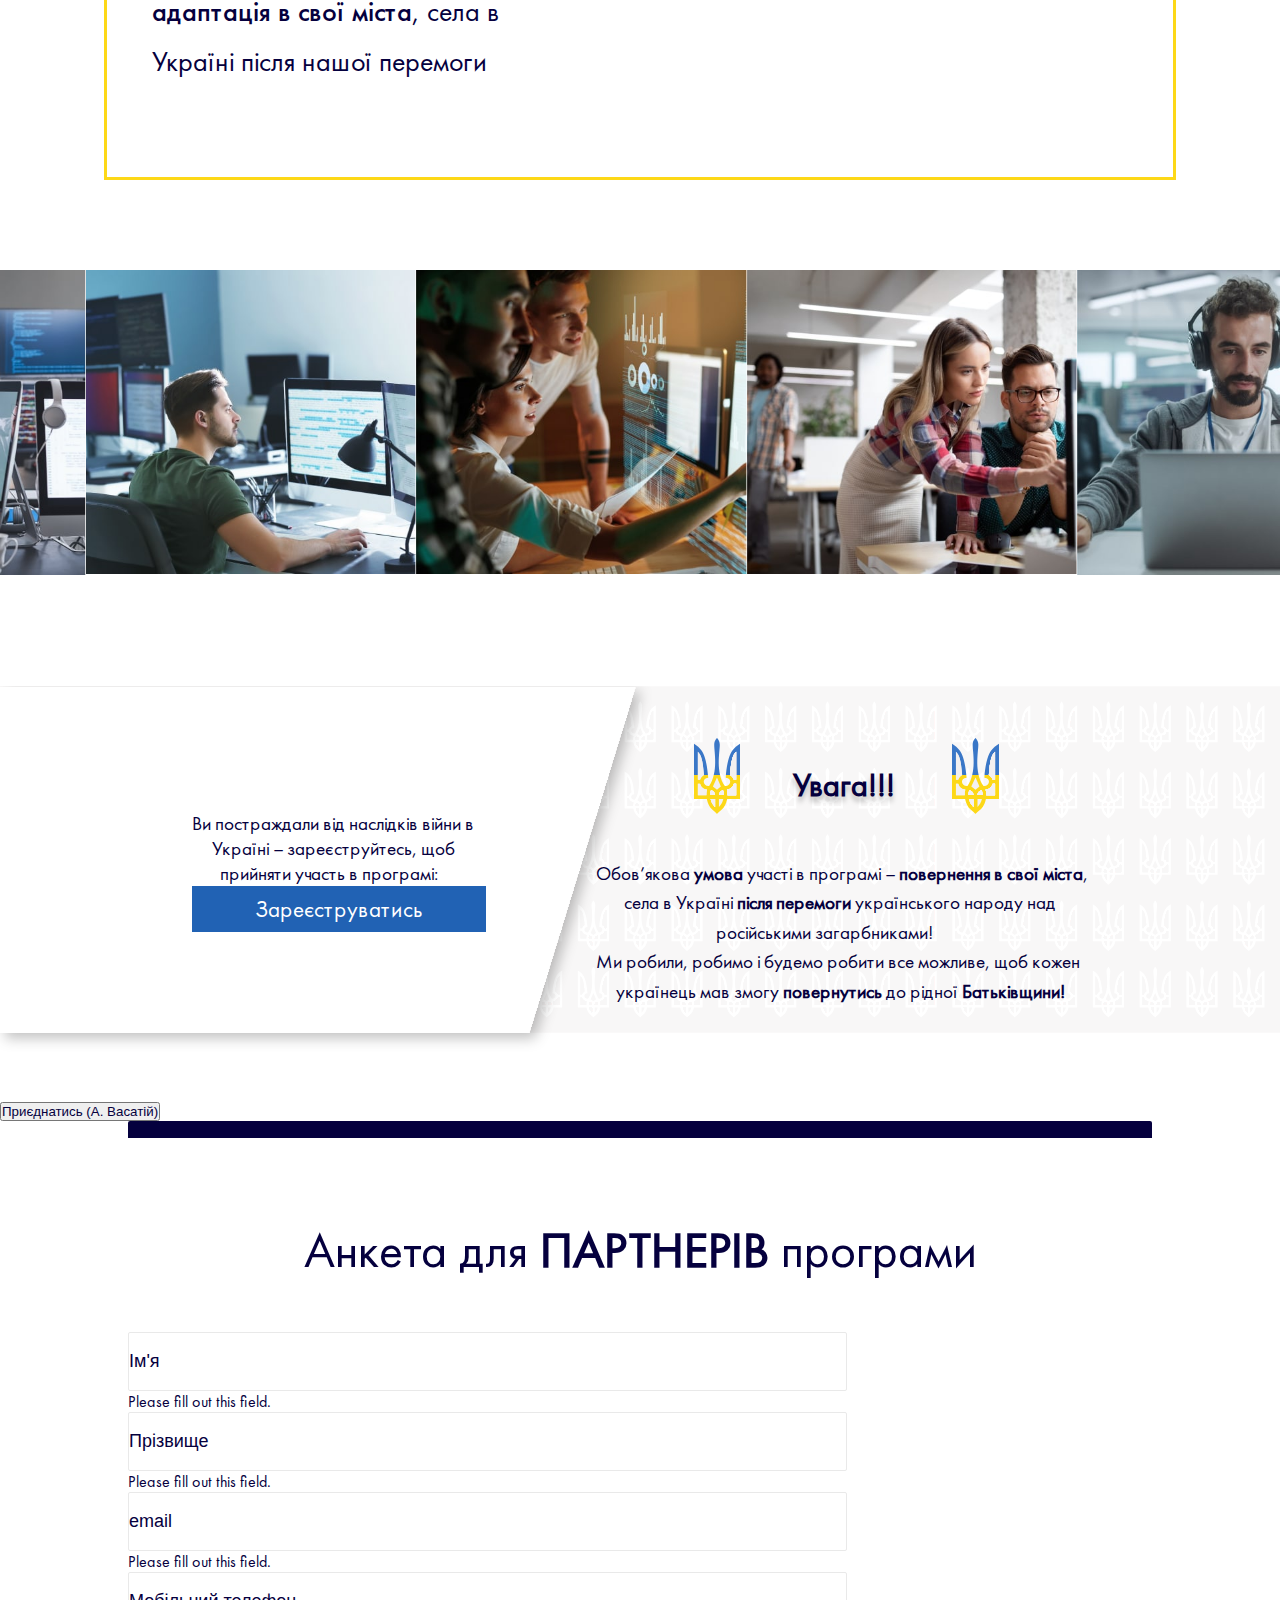
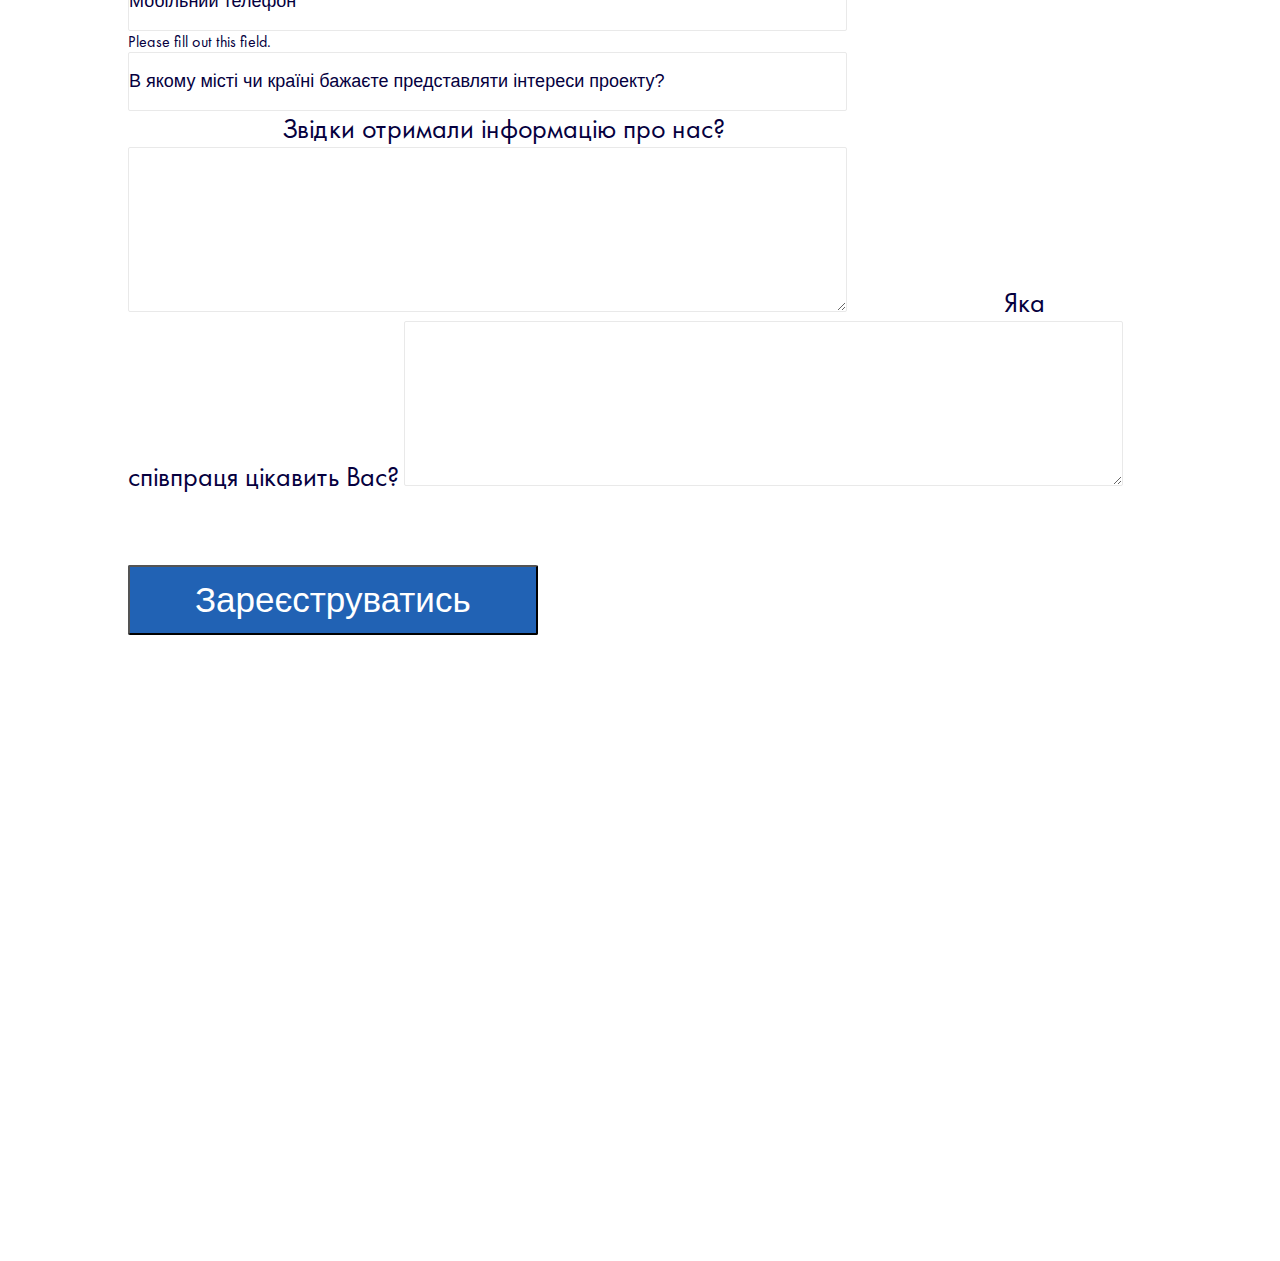
==== commit e8d5f17e: "update" ====
--- a/index.html
+++ b/index.html
@@ -7,7 +7,7 @@
     <meta name="viewport" content="width=device-width, initial-scale=1.0">
     <link href="https://cdn.jsdelivr.net/npm/bootstrap@5.2.0-beta1/dist/css/bootstrap.min.css" rel="stylesheet" integrity="sha384-0evHe/X+R7YkIZDRvuzKMRqM+OrBnVFBL6DOitfPri4tjfHxaWutUpFmBp4vmVor" crossorigin="anonymous">
     <link rel="stylesheet" type="text/css" href="./css/style.css">
-   
+    <link rel="stylesheet" href="css/fonts.css">
     <title>Project</title>
 </head>
 
--- a/css/fonts.css
+++ b/css/fonts.css
@@ -0,0 +1,30 @@
+@font-face {
+    font-family: 'FuturaPT-Book';
+    src: url('../fonts/FuturaPT-Book.woff2') format('woff2'),
+         url('../fonts/FuturaPT-Book.woff') format('woff');
+    font-weight: 400;
+    font-style: normal;
+    font-display: swap;
+}
+
+@font-face {
+    font-family: 'FuturaPT-Medium';
+    src: url('../fonts/FuturaPT-Medium.woff2') format('woff2'),
+         url('../fonts/FuturaPT-Medium.woff') format('woff');
+    font-weight: 500;
+    font-style: normal;
+    font-display: swap;
+}
+
+@font-face {
+    font-family: 'Futura PT';
+    src: url('../fonts/FuturaPT-Book.woff') format('woff');
+    src: url('../fonts/FuturaPT-Book.woff2') format('woff2');
+    font-size: 24px;
+    font-weight: 400;
+    line-height: 31px;
+    letter-spacing: 0em;
+    text-align: left;
+    font-style: normal;
+    font-display: swap;
+  }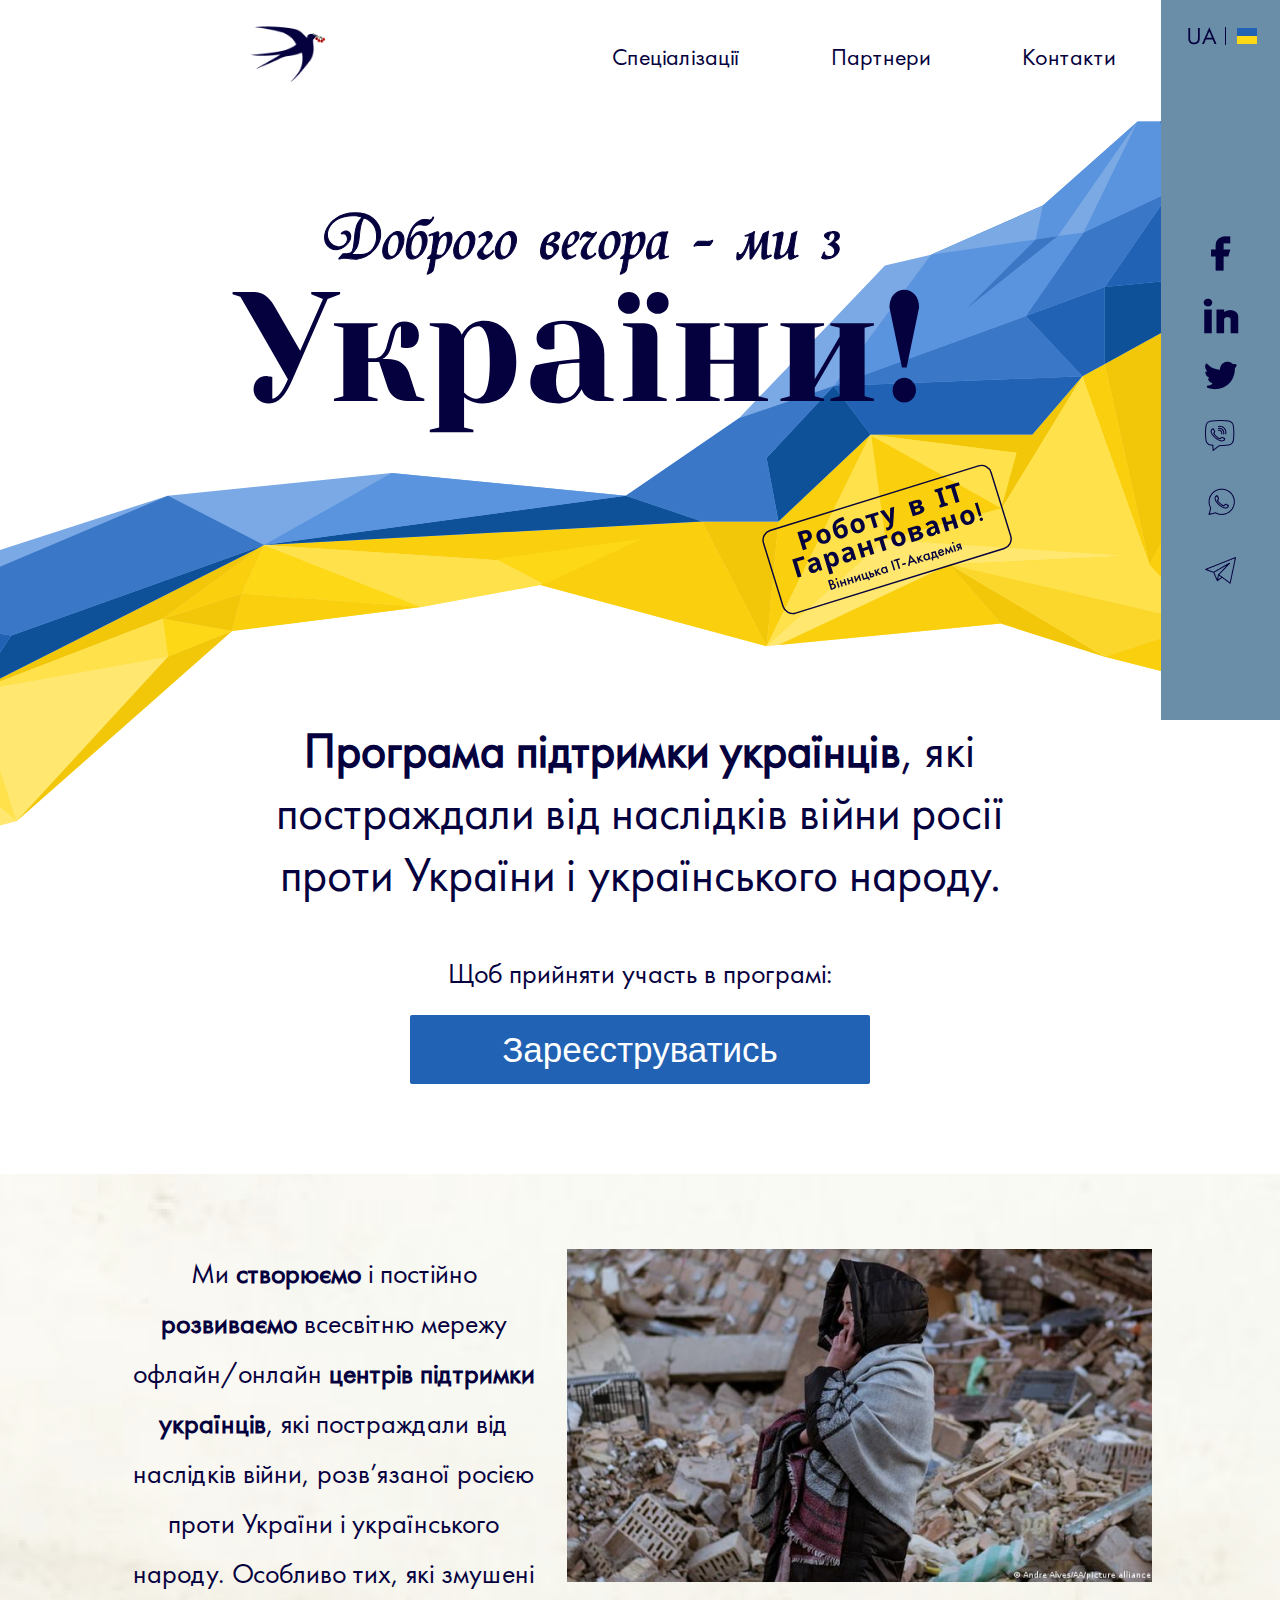
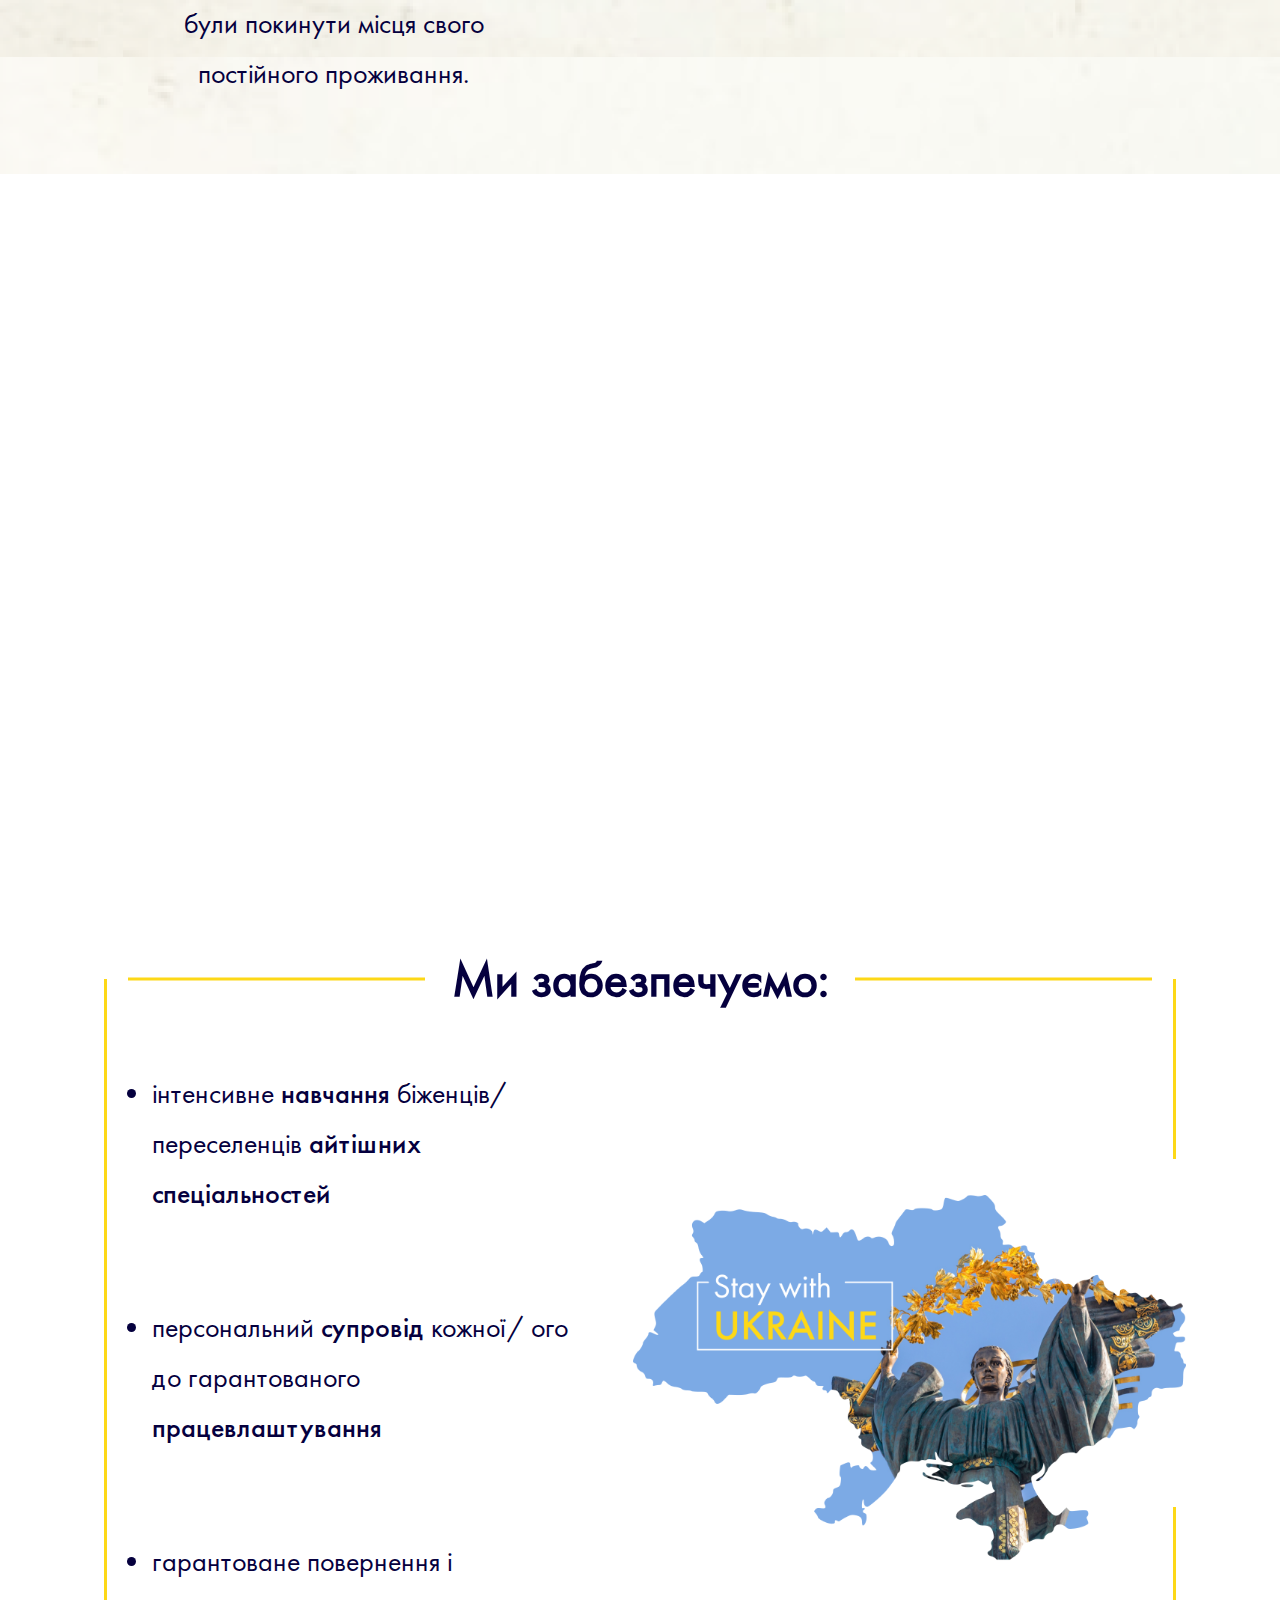
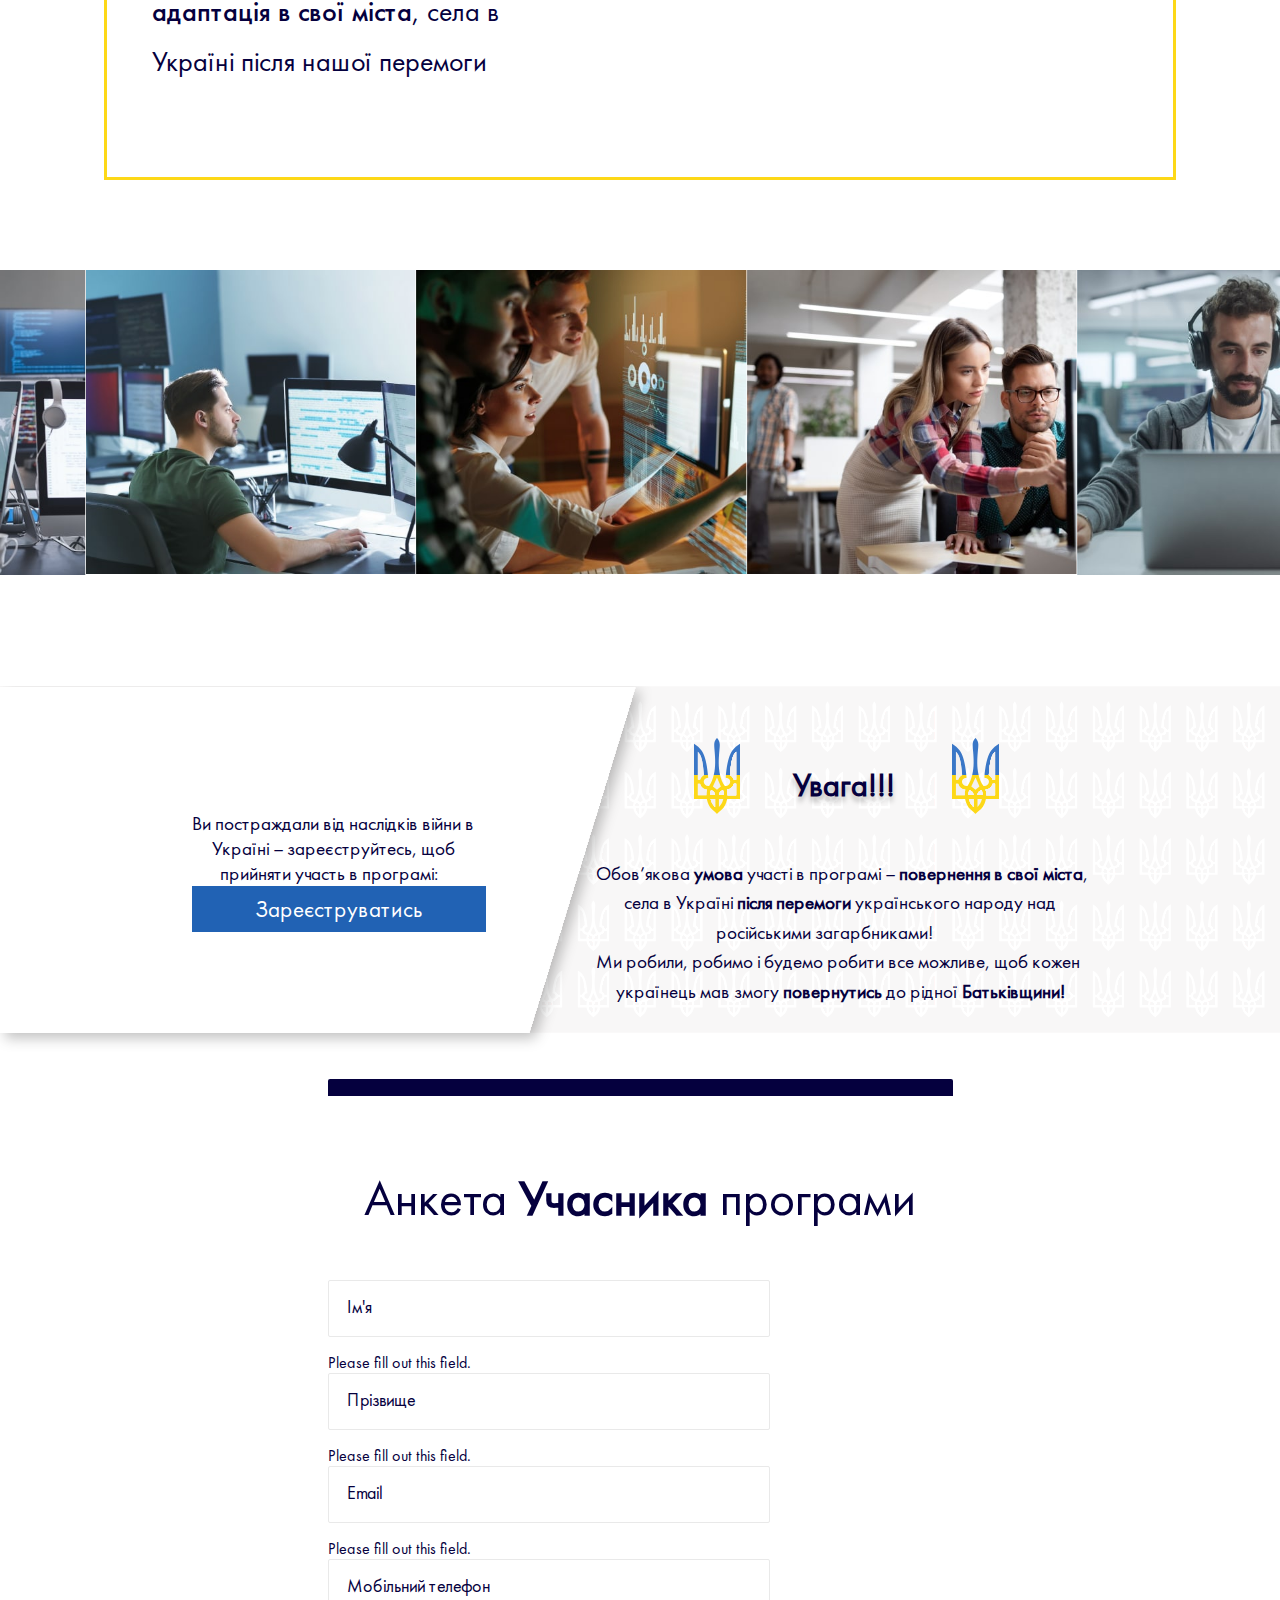
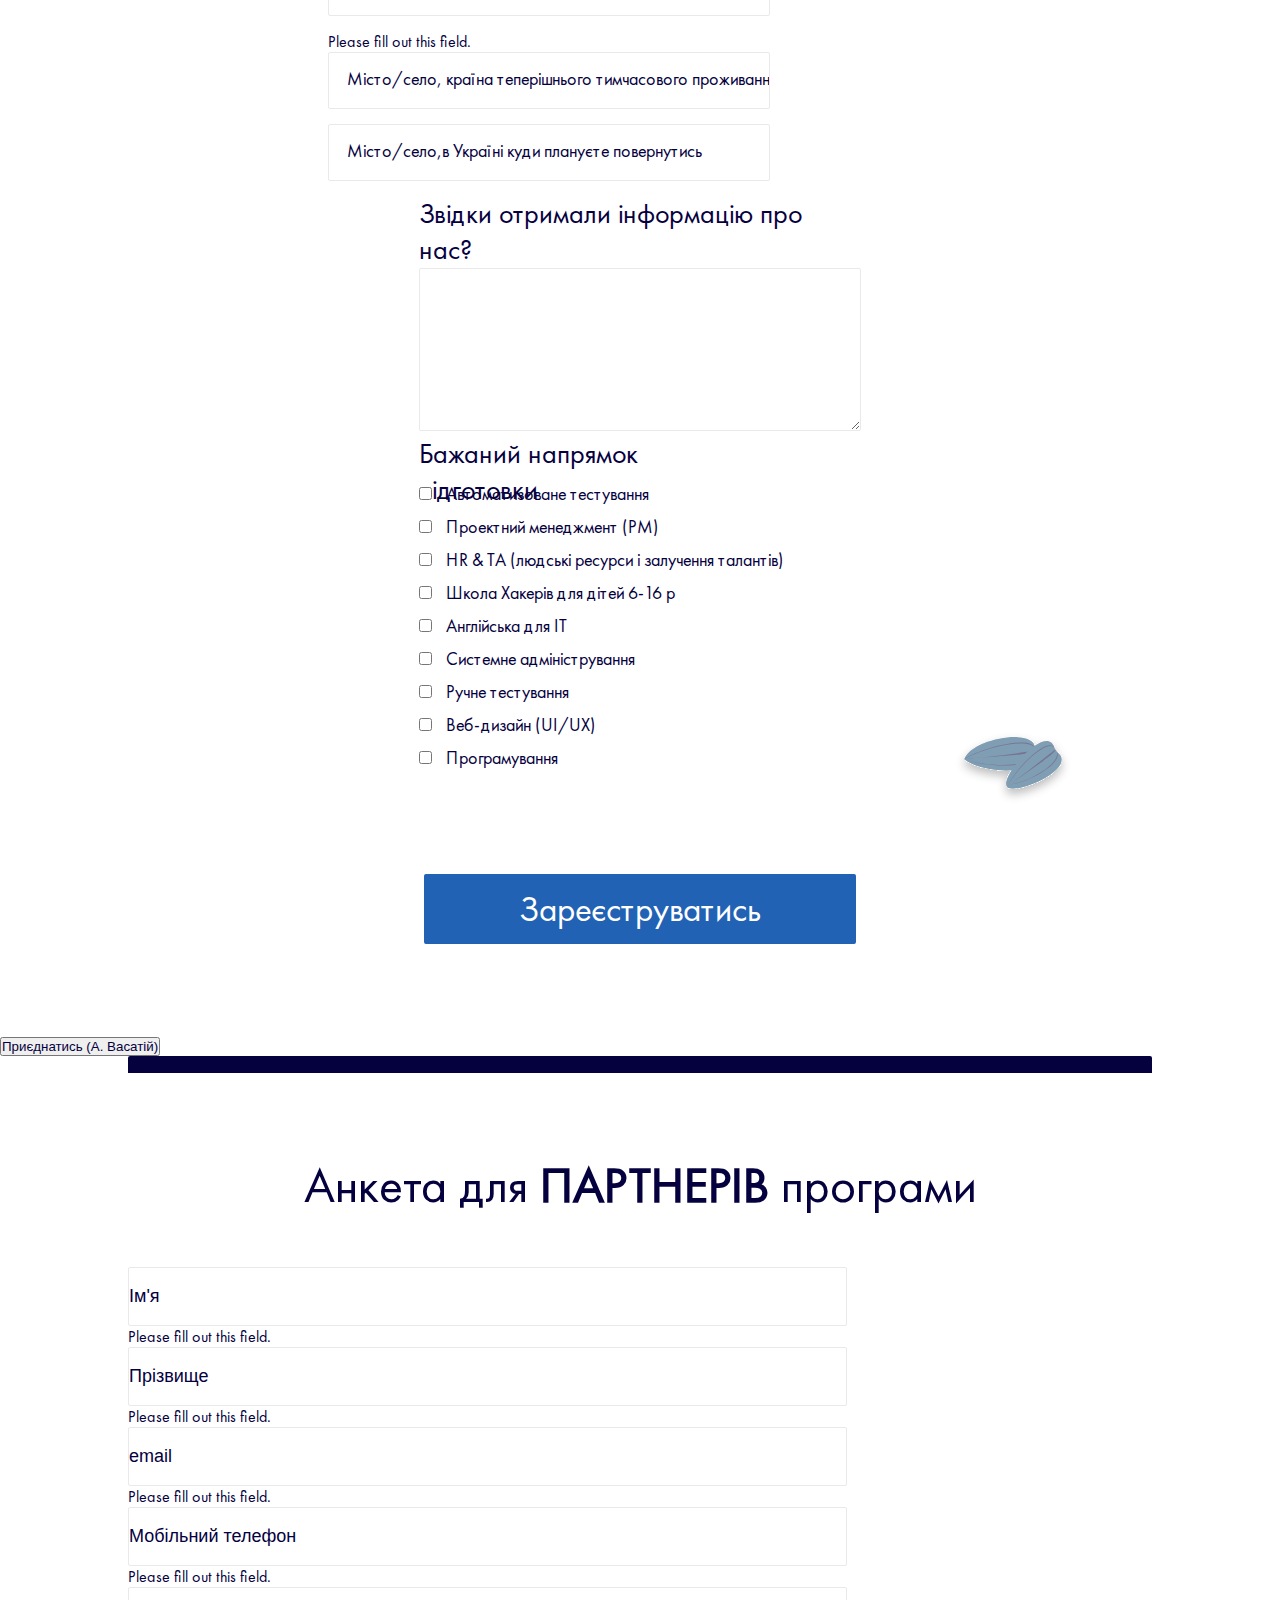
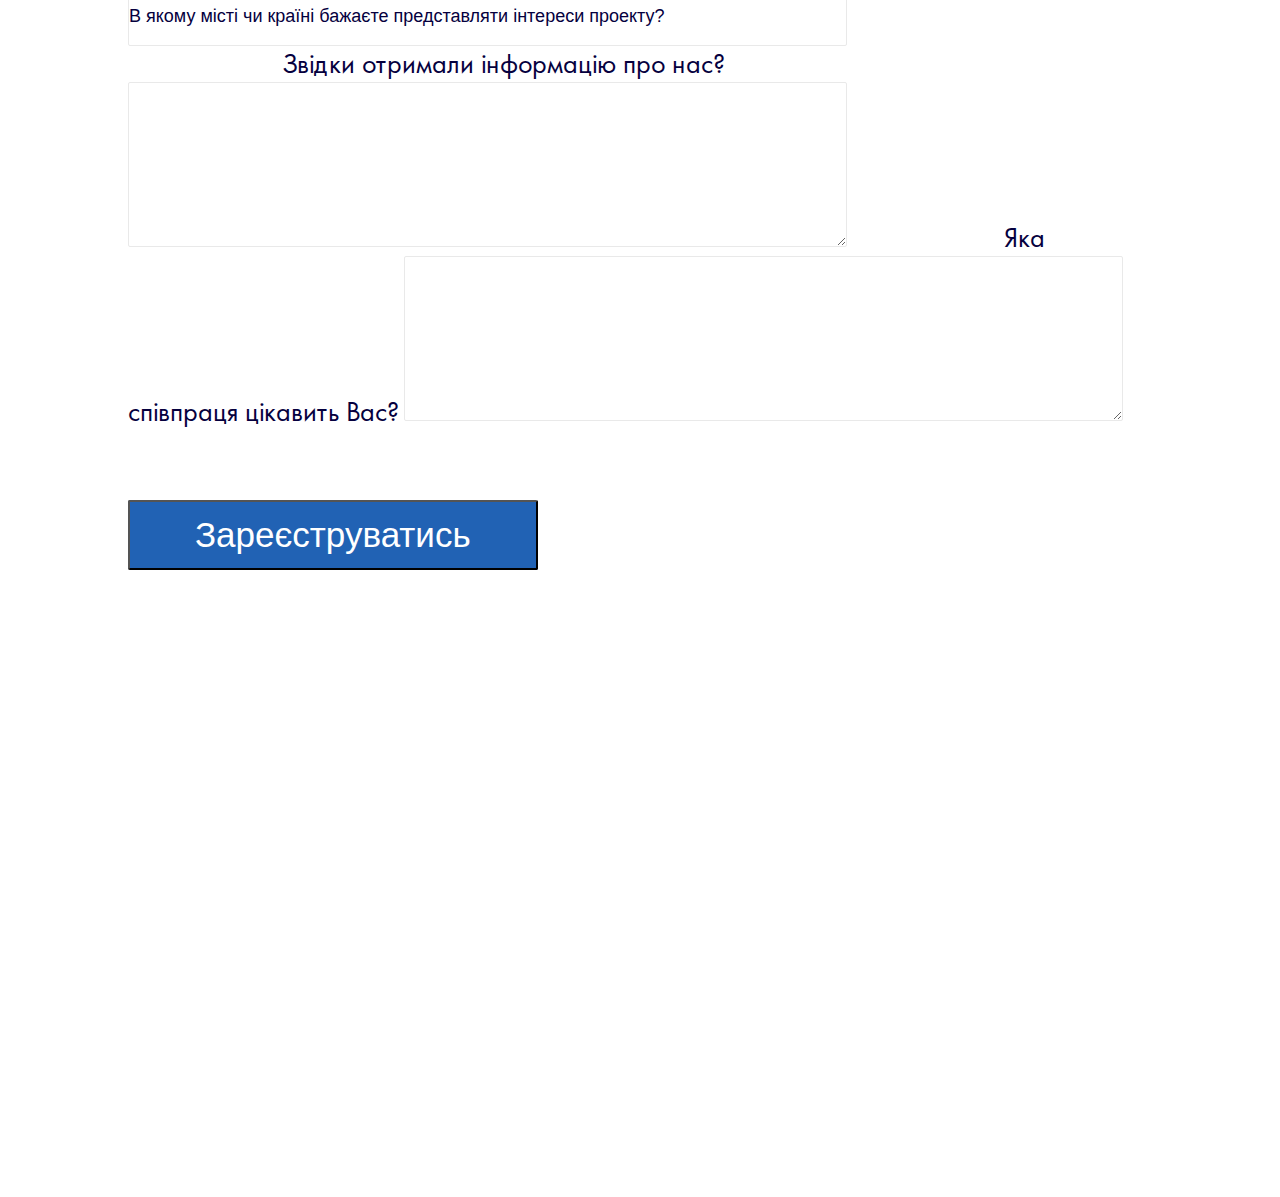
==== commit caf0f6a3: "added the modal_Vereta part" ====
--- a/index.html
+++ b/index.html
@@ -76,7 +76,7 @@
                      <div class="registration__body">
                     <div class="registration__info"><b>Програма підтримки українців</b>, які постраждали від наслідків війни росії проти України і українського народу.</div>
                     <div class="registration__text">Щоб прийняти участь в програмі:</div>
-                    <div class="registration__buttom">Зареєструватись</div>
+                    <button type="button" class="btn-btn-primary registration__buttom" data-bs-toggle="modal" data-bs-target="#exampleModal">Зареєструватись</button>
                 </div>
             </div>
         </div>
@@ -158,6 +158,82 @@
         </div>
     </div>
     <br>
+    <div class="modal Vereta" id="exampleModal" tabindex="-1" aria-labelledby="exampleModalLabel" aria-hidden="true">
+        <div class="modal-dialog modal_v">
+        <form action="/action_page.php" class="needs-validation form_vereta" method="post">
+            <div class="modal-content modal_ve">
+                <div class="modal-header modal_ver"></div>
+                    <div class="modal-body modal_vere">
+                    <h2 class="modal-title title_vereta">Анкета <b>Учасника</b> програми</h2>
+
+                    <input type="text" class="form-control input_vereta" id="name" placeholder="Ім'я" required>
+                    <div class="invalid-feedback">Please fill out this field.</div>
+                    <input type="text" class="form-control input_vereta" id="surname" placeholder="Прізвище" required>
+                    <div class="invalid-feedback">Please fill out this field.</div>
+                    <input type="text" class="form-control input_vereta" id="email" placeholder="Email" required>
+                    <div class="invalid-feedback">Please fill out this field.</div>
+                    <input type="text" class="form-control input_vereta" id="phone" placeholder="Мобільний телефон" required>
+                    <div class="invalid-feedback">Please fill out this field.</div>
+                    <input type="text" class="form-control input_vereta" id="city" placeholder="Місто/село, країна теперішнього тимчасового проживання">
+                    <input type="text" class="form-control input_vereta" id="village" placeholder="Місто/село,в Україні куди плануєте повернутись">
+          
+                    <div class="info-form_vereta">
+                      <label class="information_vereta" for="info">Звідки отримали інформацію про нас?</label>
+                      <textarea class="form-contr_vereta" rows="5" id="info" name="text"></textarea><br>
+
+                      <h2 class="direction_vereta">Бажаний напрямок підготовки</h2>
+
+                      <ul class="flex-inner_vereta">
+                        <li>
+                          <input type="checkbox" class="check">
+                          <label class="text-check_vereta" for="first">Автоматизоване тестування</label>
+                        </li>
+                        <li>
+                          <input type="checkbox" class="check">
+                          <label class="text-check_vereta" for="third">Проектний менеджмент (PM)</label>
+                        </li>
+                        <li>
+                          <input type="checkbox" class="check">
+                          <label class="text-check_vereta" for="second">HR & TA (людські ресурси і залучення талантів)</label>
+                        </li>
+                        <li>
+                          <input type="checkbox" class="check">
+                          <label class="text-check_vereta" for="four">Школа Хакерів для дітей 6-16 р</label>
+                        </li>
+                        <li>
+                          <input type="checkbox" class="check">
+                          <label class="text-check_vereta" for="five">Англійська для ІТ</label>
+                        </li>
+                        <li>
+                          <input type="checkbox" class="check">
+                          <label class="text-check_vereta" for="six">Системне адміністрування</label>
+                        </li>
+                        <li>
+                          <input type="checkbox" class="check">
+                          <label class="text-check_vereta" for="seven">Ручне тестування</label>
+                        </li>
+                        <li>
+                          <input type="checkbox" class="check">
+                          <label class="text-check_vereta" for="eight">Веб-дизайн (UI/UX)</label>
+                        </li>
+                        <li>
+                          <input type="checkbox" class="check">
+                          <label class="text-check_vereta" for="nine">Програмування</label>
+                        </li>
+                      </ul>
+                      <div class="modal-zerno_vereta">
+                        <img class="zerno" src="img/Зернятка_1.svg">
+                      </div>               
+                    </div>
+                        
+                    <div class="modal-button modal_veret">
+                      <button type="submit" class="btn_vereta" id="button-btn" data-dismiss="modal">Зареєструватись</button>
+                    </div>
+                    </div>
+            </div>
+        </form>
+        </div>
+    </div>
     <br>
     <div class="Andriy">
      <button type="button" class="btn btn-info btn-lg" data-toggle="modal" data-target="#ModalPartnersForm"> Приєднатись (А. Васатій)
--- a/css/style.css
+++ b/css/style.css
@@ -230,14 +230,15 @@
 }
 .registration__buttom {
   display: block;
-padding: 12px 92px;
-text-align: center;
-line-height: 45px;
-background-color: #2162B4;
-border-radius: 2px;
-color: #ffffff;
-font-size: 35px;
+  padding: 12px 92px;
+  text-align: center;
+  line-height: 45px;
+  background-color: #2162B4;
+  border-radius: 2px;
+  color: #ffffff;
+  font-size: 35px;
   cursor: pointer;
+  border: none;
 }
 
 .information {
@@ -289,6 +290,189 @@
   width: 100%;
   height: 100%;
 }
+
+//Vereta
+
+.Vereta {
+  --bs-modal-width: 100%;
+}
+
+.modal_v {
+  --bs-modal-width: 960px;
+  --bs-modal-border-color: 0;
+}
+
+.modal_ve {
+  border-radius: 2px;
+}
+
+.modal_ver {
+    width: 100%;
+    padding: 0;
+    height: 17px;
+    background: #05003E;
+    border-radius: 2px 2px 0px 0px;
+}
+
+.modal_vere {
+  width: 100%;
+}
+
+.title_vereta {
+    font-style: normal;
+    font-weight: 400;
+    font-size: 50px;
+    line-height: 64px;
+    color: #05003E;
+    text-align: center;
+    margin-top: 70px;
+    margin-bottom: 50px;
+    
+}
+
+.form_vereta {
+    display: flex;
+    flex-direction: column;
+    align-items: center; 
+    justify-content: space-around;
+    height: 100%;
+}
+
+.input_vereta {
+    padding:  22px 18px;
+    width: 70.8%;
+    height: 57px;
+    background: #FFFFFF;
+    border: 1.5px solid #E9E9E9;
+    border-radius: 2px;
+    box-sizing: border-box;
+    font-size: 16px;
+    color: #000000;
+    outline: none;
+    margin: 0 auto 15px auto;
+}
+
+.input_vereta::placeholder {
+  width: 436px;
+  height: 23px;
+  font-family: 'Futura PT';
+  font-style: normal;
+  font-weight: 400;
+  font-size: 18px;
+  line-height: 23px;
+  color: #05003E;
+}
+
+.info-form_vereta {
+  width: 70.8%;
+  margin: 0 auto;
+  padding: 0;
+}
+
+.information_vereta {
+  height: 36px;
+  font-family: 'Futura PT';
+  font-style: normal;
+  font-weight: 400;
+  font-size: 28px;
+  line-height: 36px;
+  color: #05003E;
+}
+
+.form-contr_vereta {
+  box-sizing: border-box;
+  width: 100%;
+  height: 163px;
+  border: 1.5px solid #E9E9E9;
+  border-radius: 2px;
+}
+
+.direction_vereta {
+  width: 342px;
+  height: 36px;
+  font-family: 'Futura PT';
+  font-style: normal;
+  font-weight: 400;
+  font-size: 28px;
+  line-height: 36px;
+  color: #05003E;
+}
+
+.flex-inner_vereta {
+    display: flex;
+    flex-wrap: wrap;
+    list-style: none;
+    padding-left: 0;
+}
+
+.flex-inner_vereta li {
+    margin-top: 10px;
+}
+
+.flex-inner_vereta {
+    flex-direction: column;
+}
+
+.flex-inner_vereta > li > label {
+    margin-left: 10px;
+}
+
+.text-check_vereta {
+  width: 400px;
+  height: 23px;
+
+  font-family: 'Futura PT';
+  font-style: normal;
+  font-weight: 400;
+  font-size: 18px;
+  line-height: 23px;
+  color: #05003E;
+}
+
+.modal-zerno_vereta {
+  width: 300px;
+  display: flex;
+  flex-direction: column;
+  align-items: center;
+  margin-top: -15%;
+  padding-left: 100%;
+}
+
+.modal_veret {
+  display: flex;
+  align-items: center;
+  justify-content: center;
+  margin-top: 60px;
+  margin-bottom: 70px;
+}
+
+button.btn_vereta {
+  width: 432px;
+  height: 70px;
+  background: #2162B4;
+  border-radius: 2px;
+  flex: none;
+  order: 0;
+  flex-grow: 0;
+
+  left: 21.51%;
+  right: 21.55%;
+  top: 15.91%;
+  bottom: 19.81%;
+
+  font-family: 'Futura PT';
+  font-style: normal;
+  font-weight: 450;
+  font-size: 35px;
+  line-height: 45px;
+  
+  text-align: center;
+  color: #FFFFFF;
+  border: none;
+}
+
+
+
 .modal_header_partner {
     border: hidden;
 }
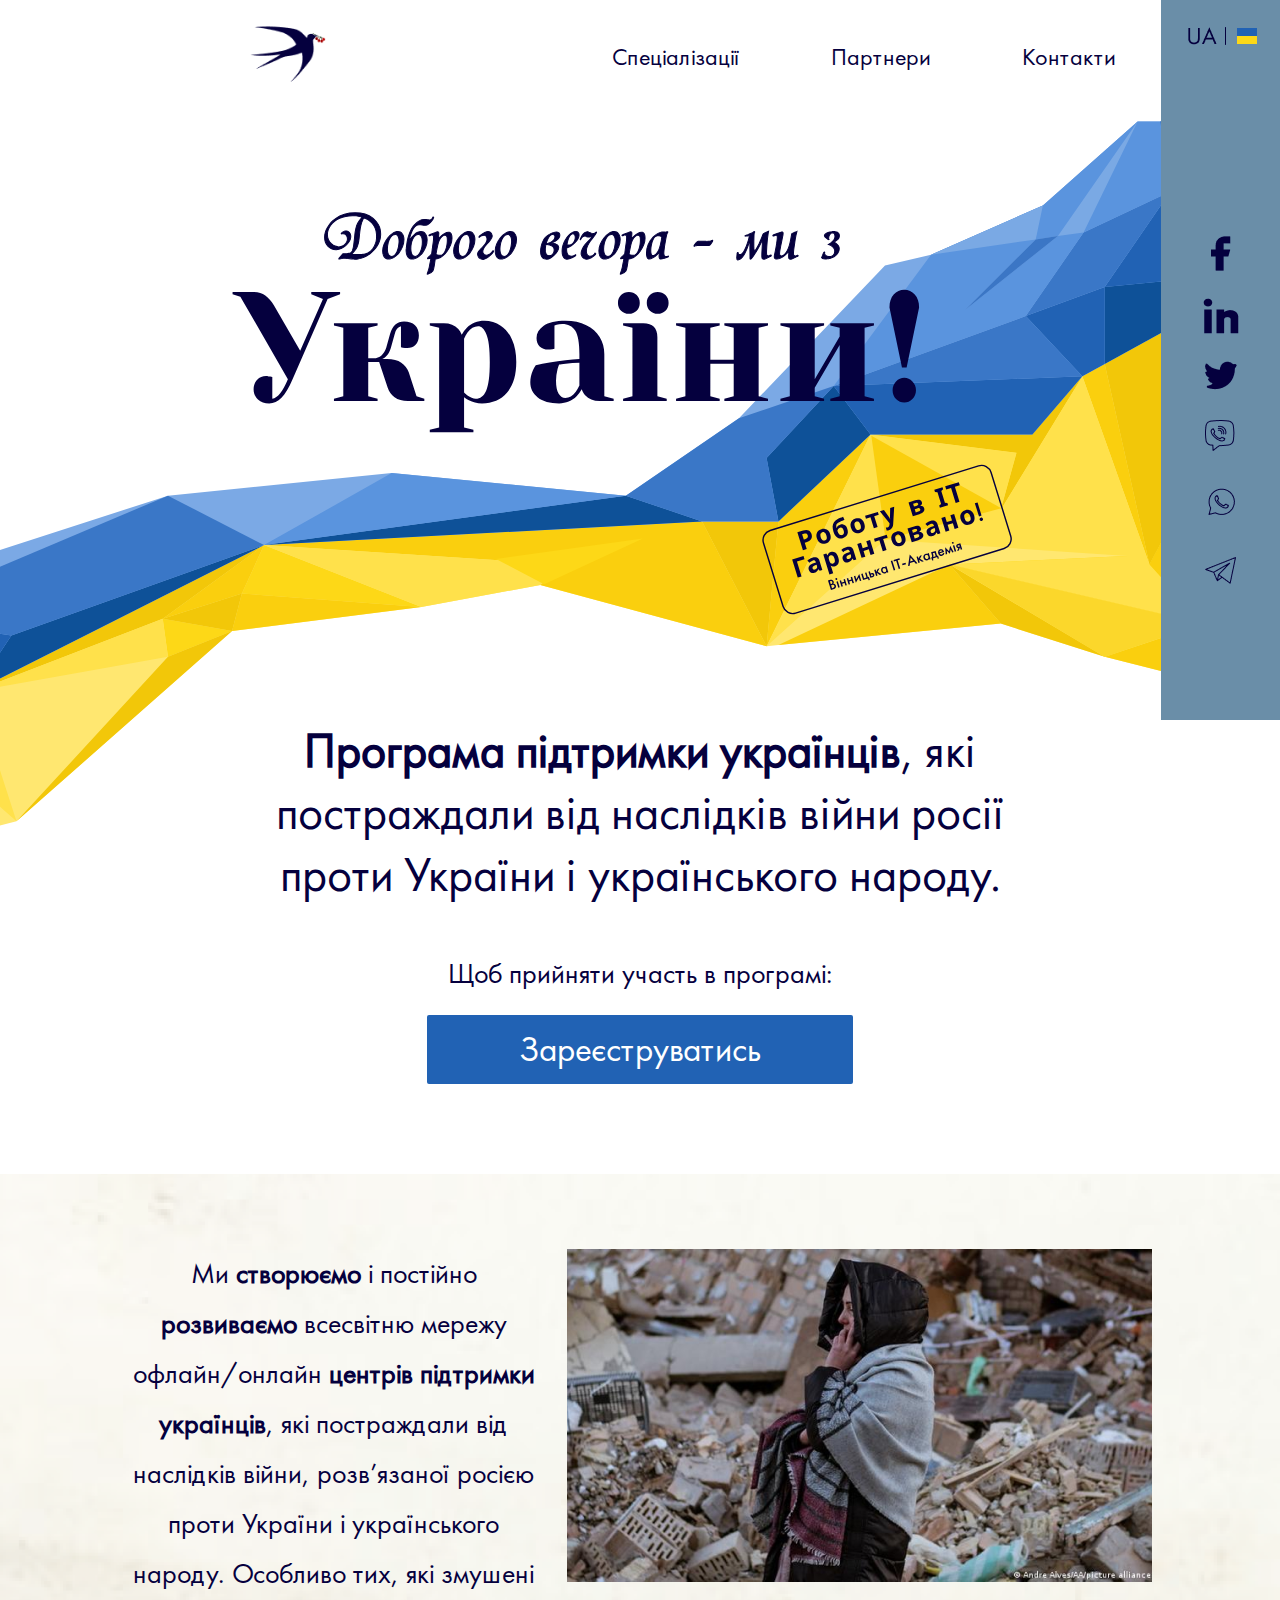
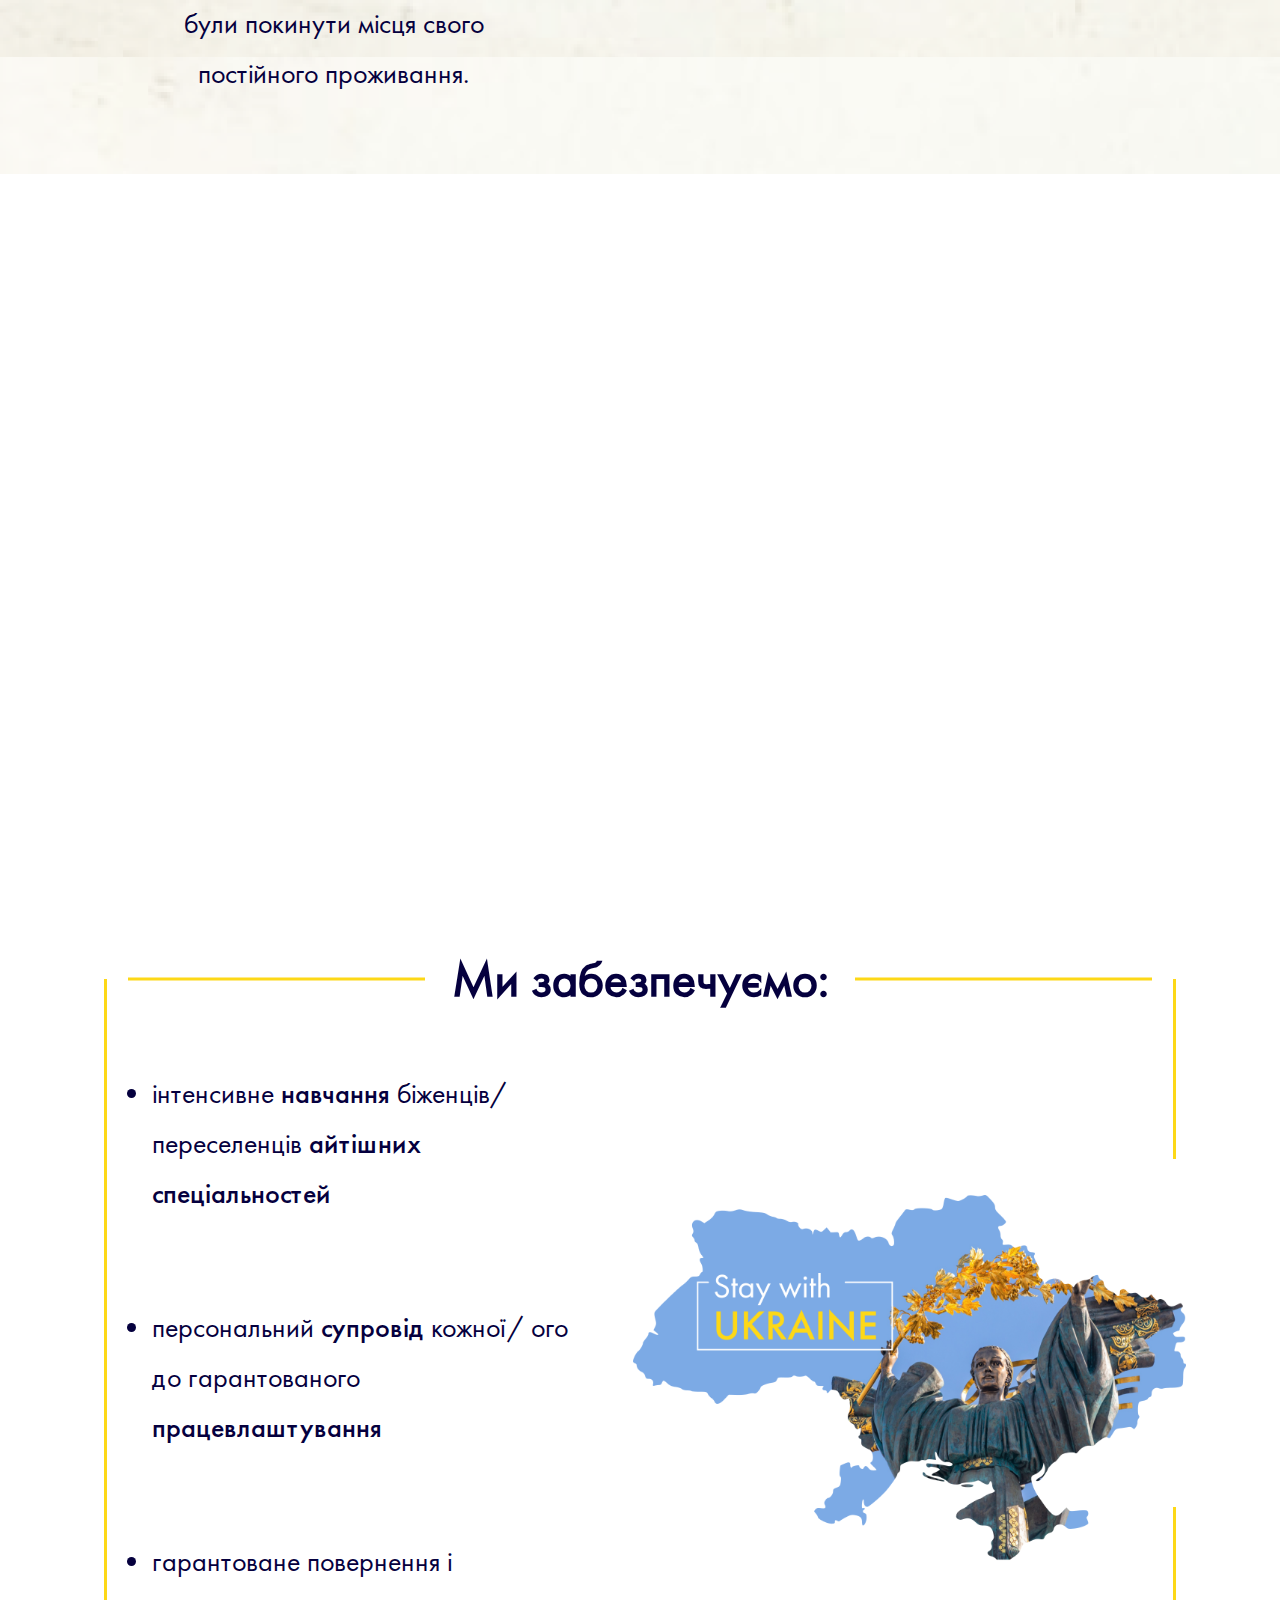
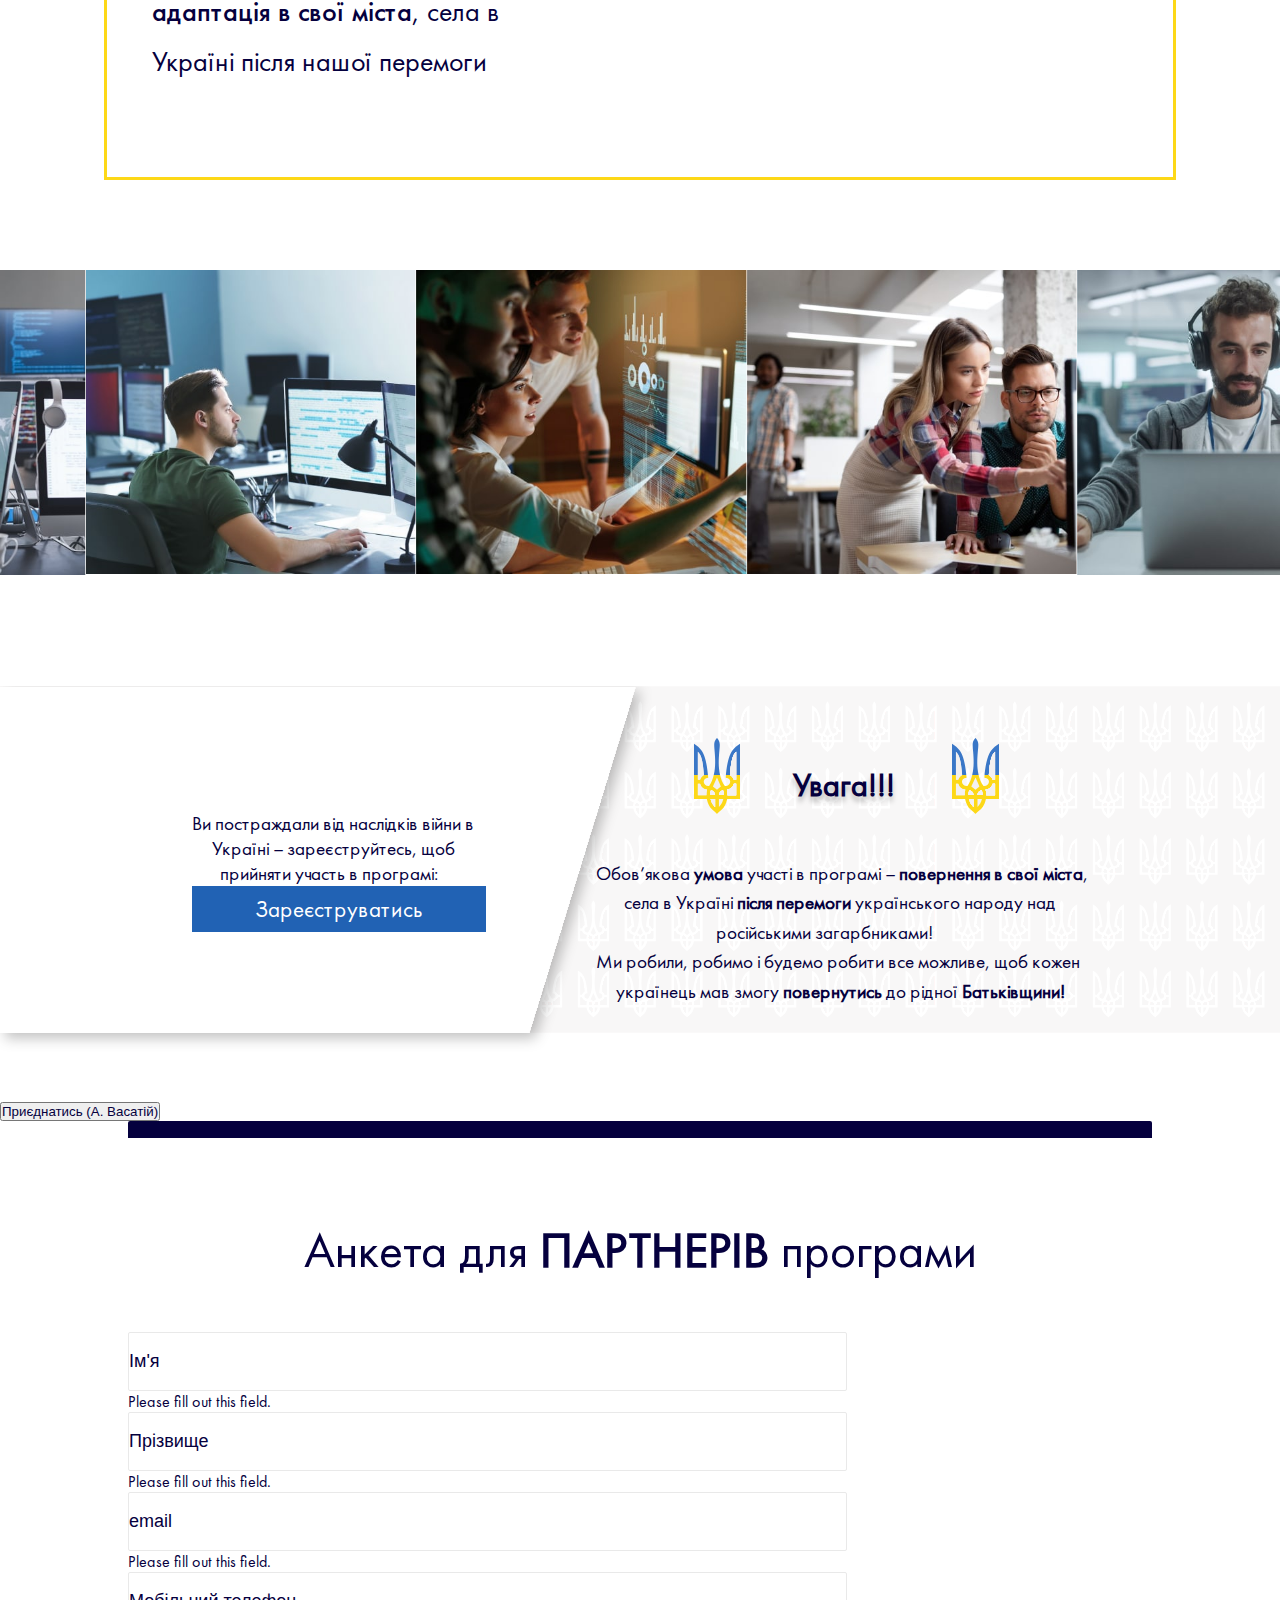
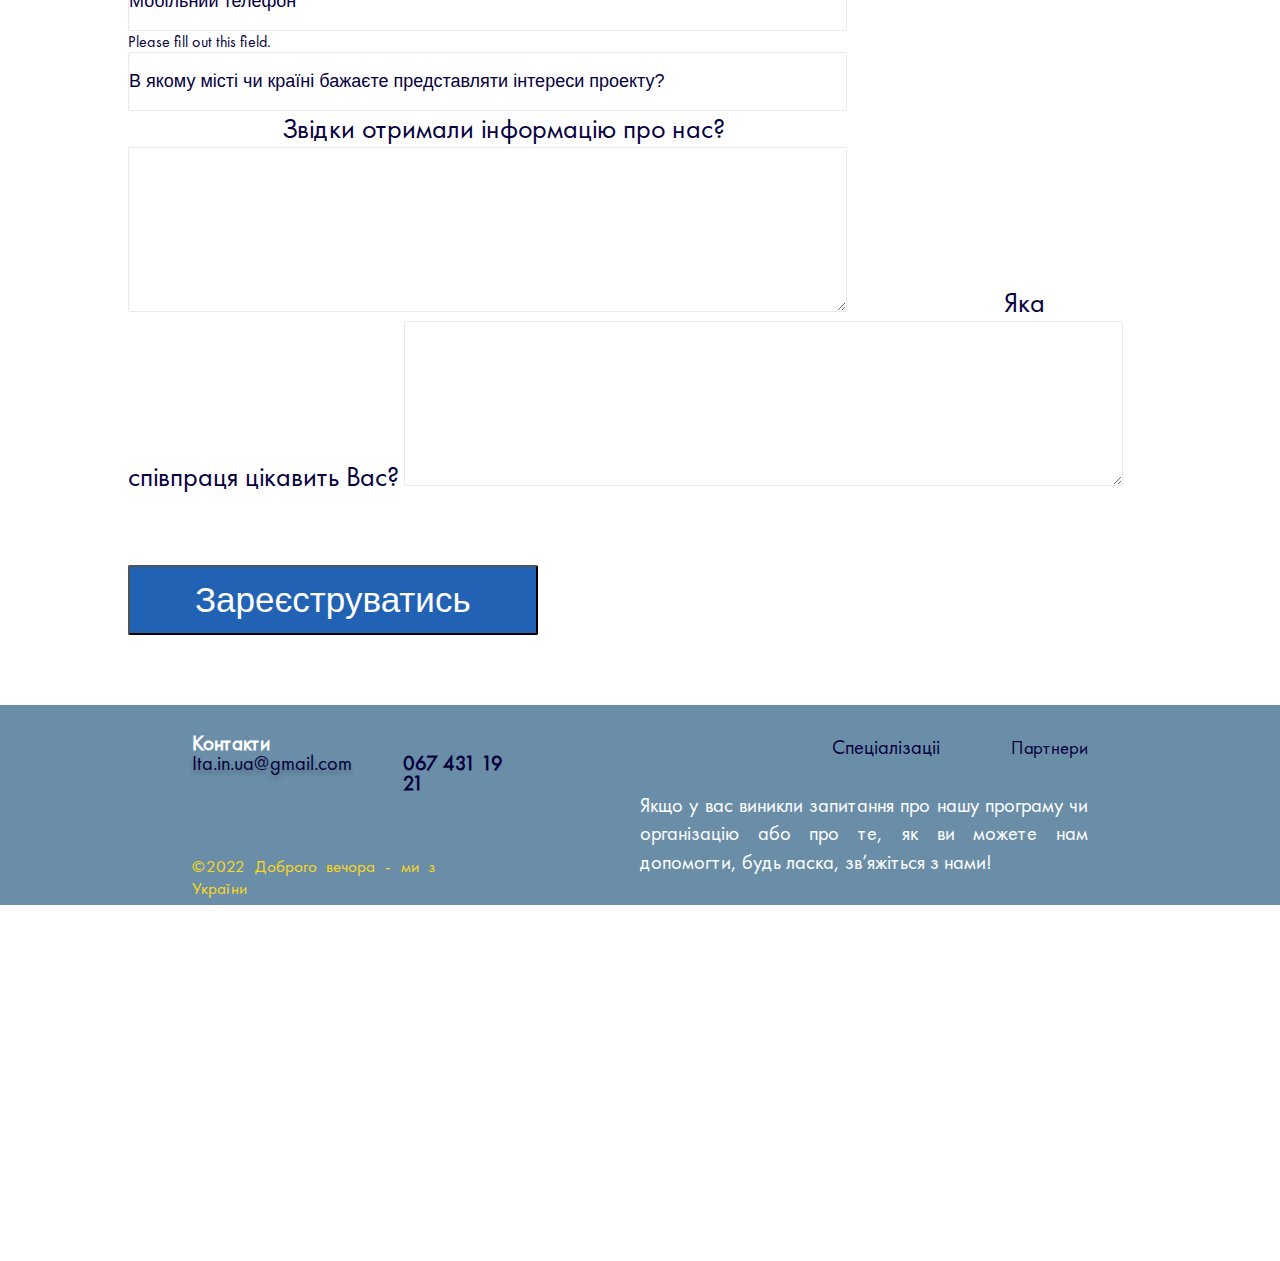
==== commit 59d6bd58: "Комит_Vladic" ====
--- a/index.html
+++ b/index.html
@@ -76,7 +76,7 @@
                      <div class="registration__body">
                     <div class="registration__info"><b>Програма підтримки українців</b>, які постраждали від наслідків війни росії проти України і українського народу.</div>
                     <div class="registration__text">Щоб прийняти участь в програмі:</div>
-                    <button type="button" class="btn-btn-primary registration__buttom" data-bs-toggle="modal" data-bs-target="#exampleModal">Зареєструватись</button>
+                    <div class="registration__buttom">Зареєструватись</div>
                 </div>
             </div>
         </div>
@@ -158,82 +158,6 @@
         </div>
     </div>
     <br>
-    <div class="modal Vereta" id="exampleModal" tabindex="-1" aria-labelledby="exampleModalLabel" aria-hidden="true">
-        <div class="modal-dialog modal_v">
-        <form action="/action_page.php" class="needs-validation form_vereta" method="post">
-            <div class="modal-content modal_ve">
-                <div class="modal-header modal_ver"></div>
-                    <div class="modal-body modal_vere">
-                    <h2 class="modal-title title_vereta">Анкета <b>Учасника</b> програми</h2>
-
-                    <input type="text" class="form-control input_vereta" id="name" placeholder="Ім'я" required>
-                    <div class="invalid-feedback">Please fill out this field.</div>
-                    <input type="text" class="form-control input_vereta" id="surname" placeholder="Прізвище" required>
-                    <div class="invalid-feedback">Please fill out this field.</div>
-                    <input type="text" class="form-control input_vereta" id="email" placeholder="Email" required>
-                    <div class="invalid-feedback">Please fill out this field.</div>
-                    <input type="text" class="form-control input_vereta" id="phone" placeholder="Мобільний телефон" required>
-                    <div class="invalid-feedback">Please fill out this field.</div>
-                    <input type="text" class="form-control input_vereta" id="city" placeholder="Місто/село, країна теперішнього тимчасового проживання">
-                    <input type="text" class="form-control input_vereta" id="village" placeholder="Місто/село,в Україні куди плануєте повернутись">
-          
-                    <div class="info-form_vereta">
-                      <label class="information_vereta" for="info">Звідки отримали інформацію про нас?</label>
-                      <textarea class="form-contr_vereta" rows="5" id="info" name="text"></textarea><br>
-
-                      <h2 class="direction_vereta">Бажаний напрямок підготовки</h2>
-
-                      <ul class="flex-inner_vereta">
-                        <li>
-                          <input type="checkbox" class="check">
-                          <label class="text-check_vereta" for="first">Автоматизоване тестування</label>
-                        </li>
-                        <li>
-                          <input type="checkbox" class="check">
-                          <label class="text-check_vereta" for="third">Проектний менеджмент (PM)</label>
-                        </li>
-                        <li>
-                          <input type="checkbox" class="check">
-                          <label class="text-check_vereta" for="second">HR & TA (людські ресурси і залучення талантів)</label>
-                        </li>
-                        <li>
-                          <input type="checkbox" class="check">
-                          <label class="text-check_vereta" for="four">Школа Хакерів для дітей 6-16 р</label>
-                        </li>
-                        <li>
-                          <input type="checkbox" class="check">
-                          <label class="text-check_vereta" for="five">Англійська для ІТ</label>
-                        </li>
-                        <li>
-                          <input type="checkbox" class="check">
-                          <label class="text-check_vereta" for="six">Системне адміністрування</label>
-                        </li>
-                        <li>
-                          <input type="checkbox" class="check">
-                          <label class="text-check_vereta" for="seven">Ручне тестування</label>
-                        </li>
-                        <li>
-                          <input type="checkbox" class="check">
-                          <label class="text-check_vereta" for="eight">Веб-дизайн (UI/UX)</label>
-                        </li>
-                        <li>
-                          <input type="checkbox" class="check">
-                          <label class="text-check_vereta" for="nine">Програмування</label>
-                        </li>
-                      </ul>
-                      <div class="modal-zerno_vereta">
-                        <img class="zerno" src="img/Зернятка_1.svg">
-                      </div>               
-                    </div>
-                        
-                    <div class="modal-button modal_veret">
-                      <button type="submit" class="btn_vereta" id="button-btn" data-dismiss="modal">Зареєструватись</button>
-                    </div>
-                    </div>
-            </div>
-        </form>
-        </div>
-    </div>
     <br>
     <div class="Andriy">
      <button type="button" class="btn btn-info btn-lg" data-toggle="modal" data-target="#ModalPartnersForm"> Приєднатись (А. Васатій)
@@ -284,6 +208,32 @@
       </div>
      </div>
   </div>
+    <footer id="footer" style="background-color: rgb(106,142,168)">
+    
+    <div id="Rectangle">
+        <div id="Left">
+            <div id="Contacts">
+                <p id="Contact">Контакти</p>
+                <div id="ContactsInner">
+                    <p id="Ita">Ita.in.ua@gmail.com</p>
+                    <p id="Tel">067 431 19 21</p>
+                </div>
+            </div>
+            <p id="Dobry">©2022 Доброго вечора - ми з України</p>
+        </div>
+        <div id="Right">
+            <div id="menu">
+                <p><a id="Special"  href="#">Спецiалiзацii</a></p>
+                <p><a id="Partners" href="#">Партнери</a></p>
+            </div>
+            
+            <p id="Yaksho">Якщо у вас виникли запитання про нашу програму
+                            чи організацію або про те, як ви можете нам
+                            допомогти, будь ласка, зв’яжіться з нами!</p>
+        </div>
+    </div>
+    
+    </footer>
    
 <script src="https://cdn.jsdelivr.net/npm/bootstrap@5.2.0-beta1/dist/js/bootstrap.bundle.min.js" integrity="sha384-pprn3073KE6tl6bjs2QrFaJGz5/SUsLqktiwsUTF55Jfv3qYSDhgCecCxMW52nD2" crossorigin="anonymous"></script>
 <script src="https://ajax.googleapis.com/ajax/libs/jquery/3.6.0/jquery.min.js"></script>
--- a/css/style.css
+++ b/css/style.css
@@ -49,7 +49,8 @@
 body {
   overflow: auto;
   -ms-overflow-style: none;
-  font-family: Futura PT;
+  font-weight: normal;
+  font-family: Futura PT, sans-serif;
 }
 
 .header {
@@ -230,15 +231,14 @@
 }
 .registration__buttom {
   display: block;
-  padding: 12px 92px;
-  text-align: center;
-  line-height: 45px;
-  background-color: #2162B4;
-  border-radius: 2px;
-  color: #ffffff;
-  font-size: 35px;
+padding: 12px 92px;
+text-align: center;
+line-height: 45px;
+background-color: #2162B4;
+border-radius: 2px;
+color: #ffffff;
+font-size: 35px;
   cursor: pointer;
-  border: none;
 }
 
 .information {
@@ -290,189 +290,6 @@
   width: 100%;
   height: 100%;
 }
-
-//Vereta
-
-.Vereta {
-  --bs-modal-width: 100%;
-}
-
-.modal_v {
-  --bs-modal-width: 960px;
-  --bs-modal-border-color: 0;
-}
-
-.modal_ve {
-  border-radius: 2px;
-}
-
-.modal_ver {
-    width: 100%;
-    padding: 0;
-    height: 17px;
-    background: #05003E;
-    border-radius: 2px 2px 0px 0px;
-}
-
-.modal_vere {
-  width: 100%;
-}
-
-.title_vereta {
-    font-style: normal;
-    font-weight: 400;
-    font-size: 50px;
-    line-height: 64px;
-    color: #05003E;
-    text-align: center;
-    margin-top: 70px;
-    margin-bottom: 50px;
-    
-}
-
-.form_vereta {
-    display: flex;
-    flex-direction: column;
-    align-items: center; 
-    justify-content: space-around;
-    height: 100%;
-}
-
-.input_vereta {
-    padding:  22px 18px;
-    width: 70.8%;
-    height: 57px;
-    background: #FFFFFF;
-    border: 1.5px solid #E9E9E9;
-    border-radius: 2px;
-    box-sizing: border-box;
-    font-size: 16px;
-    color: #000000;
-    outline: none;
-    margin: 0 auto 15px auto;
-}
-
-.input_vereta::placeholder {
-  width: 436px;
-  height: 23px;
-  font-family: 'Futura PT';
-  font-style: normal;
-  font-weight: 400;
-  font-size: 18px;
-  line-height: 23px;
-  color: #05003E;
-}
-
-.info-form_vereta {
-  width: 70.8%;
-  margin: 0 auto;
-  padding: 0;
-}
-
-.information_vereta {
-  height: 36px;
-  font-family: 'Futura PT';
-  font-style: normal;
-  font-weight: 400;
-  font-size: 28px;
-  line-height: 36px;
-  color: #05003E;
-}
-
-.form-contr_vereta {
-  box-sizing: border-box;
-  width: 100%;
-  height: 163px;
-  border: 1.5px solid #E9E9E9;
-  border-radius: 2px;
-}
-
-.direction_vereta {
-  width: 342px;
-  height: 36px;
-  font-family: 'Futura PT';
-  font-style: normal;
-  font-weight: 400;
-  font-size: 28px;
-  line-height: 36px;
-  color: #05003E;
-}
-
-.flex-inner_vereta {
-    display: flex;
-    flex-wrap: wrap;
-    list-style: none;
-    padding-left: 0;
-}
-
-.flex-inner_vereta li {
-    margin-top: 10px;
-}
-
-.flex-inner_vereta {
-    flex-direction: column;
-}
-
-.flex-inner_vereta > li > label {
-    margin-left: 10px;
-}
-
-.text-check_vereta {
-  width: 400px;
-  height: 23px;
-
-  font-family: 'Futura PT';
-  font-style: normal;
-  font-weight: 400;
-  font-size: 18px;
-  line-height: 23px;
-  color: #05003E;
-}
-
-.modal-zerno_vereta {
-  width: 300px;
-  display: flex;
-  flex-direction: column;
-  align-items: center;
-  margin-top: -15%;
-  padding-left: 100%;
-}
-
-.modal_veret {
-  display: flex;
-  align-items: center;
-  justify-content: center;
-  margin-top: 60px;
-  margin-bottom: 70px;
-}
-
-button.btn_vereta {
-  width: 432px;
-  height: 70px;
-  background: #2162B4;
-  border-radius: 2px;
-  flex: none;
-  order: 0;
-  flex-grow: 0;
-
-  left: 21.51%;
-  right: 21.55%;
-  top: 15.91%;
-  bottom: 19.81%;
-
-  font-family: 'Futura PT';
-  font-style: normal;
-  font-weight: 450;
-  font-size: 35px;
-  line-height: 45px;
-  
-  text-align: center;
-  color: #FFFFFF;
-  border: none;
-}
-
-
-
 .modal_header_partner {
     border: hidden;
 }
@@ -750,3 +567,174 @@
   background-color: #e9e9e9;
   border: none;
 }
+
+#footer{
+  width: 100%;
+  min-height: 200px;
+  margin: 0px, auto;
+  font-size: 17px;
+}
+
+#Rectangle {
+  max-width: 1920px;
+  height: auto;
+  margin: 0;
+  display: flex;
+  flex-direction: row;
+  justify-content: space-between;
+}
+
+#Left {
+margin-top: 27px;
+width: 50%;
+height: auto;
+margin-bottom: 0;
+}
+#Right {
+margin-top: 27px;
+width: 50%;
+height: auto;
+margin-bottom: 26px;
+}
+
+#Contacts {
+width: 50%;
+height: 86px;
+
+display: block;
+margin-left: 30%;
+padding: 0px;
+}
+
+/* Контакти */
+#Contact {
+width: 100%;
+height: auto;
+margin: 0;
+
+font-family: 'Futura PT';
+font-style: normal;
+font-weight: 600;
+font-size: 21px;
+line-height: 21px;
+
+color: #FFFFFF;
+}
+
+#ContactsInner {
+width: 100%;
+height: auto;
+
+display: flex;
+flex-direction: row;
+justify-content: space-between;
+align-items: flex-start;
+padding: 0;
+}
+
+/* Ita.in.ua@gmail.com */
+#Ita {
+width: 47%;
+height: auto;
+padding: 0;
+
+font-weight: 500;
+font-size: 1.2em;
+line-height: 1;
+
+color: #05003E;
+text-shadow: 0px 4px 4px rgba(0, 0, 0, 0.25);
+}
+/* 067 431 19 21 */
+#Tel {
+width: 34%;
+height: 100%;
+
+font-weight: 600;
+font-size: 1.2em;
+line-height: 1;
+
+color: #05003E;
+}
+
+#Dobry {
+width: 38%;
+height: auto;
+margin-left: 30%;
+margin-bottom: 0px;
+margin-top: 37px;
+
+font-family: 'Futura PT';
+font-style: normal;
+font-weight: 450;
+font-size: 1em;
+line-height: 1.3;
+text-align: justify;
+
+color: #FDD817;
+}
+
+#menu {
+display: flex;
+flex-direction: row;
+justify-content: space-between;
+align-items: center;
+padding: 0px;
+margin: 0 30% auto auto;
+
+width: 40%;
+height: 33px;
+}
+
+/* Спеціалізації */
+#Special {
+width: 7%;
+height: 33px;
+
+font-family: 'Futura PT';
+font-style: normal;
+font-weight: 400;
+font-size: 1.2em;
+line-height: 1.27;
+text-decoration: none;
+
+color: #05003E;
+
+flex: none;
+order: 0;
+flex-grow: 0;
+}
+
+/* Партнери */
+#Partners {
+width: 5%;
+height: 31px;
+
+font-family: 'Futura PT';
+font-style: normal;
+font-weight: 400;
+font-size: 1.1em;
+line-height: 1.3;
+text-decoration: none;
+
+color: #05003E;
+
+flex: none;
+order: 1;
+flex-grow: 0;
+}
+
+#Yaksho {1
+width: 32%;
+height: auto;
+margin-top: 26px;
+margin-right: 30%;
+margin-bottom: 0;
+
+font-weight: 450;
+font-size: 1.2em;
+line-height: 1.4;
+text-align: justify;
+
+color: #FFFFFF;
+}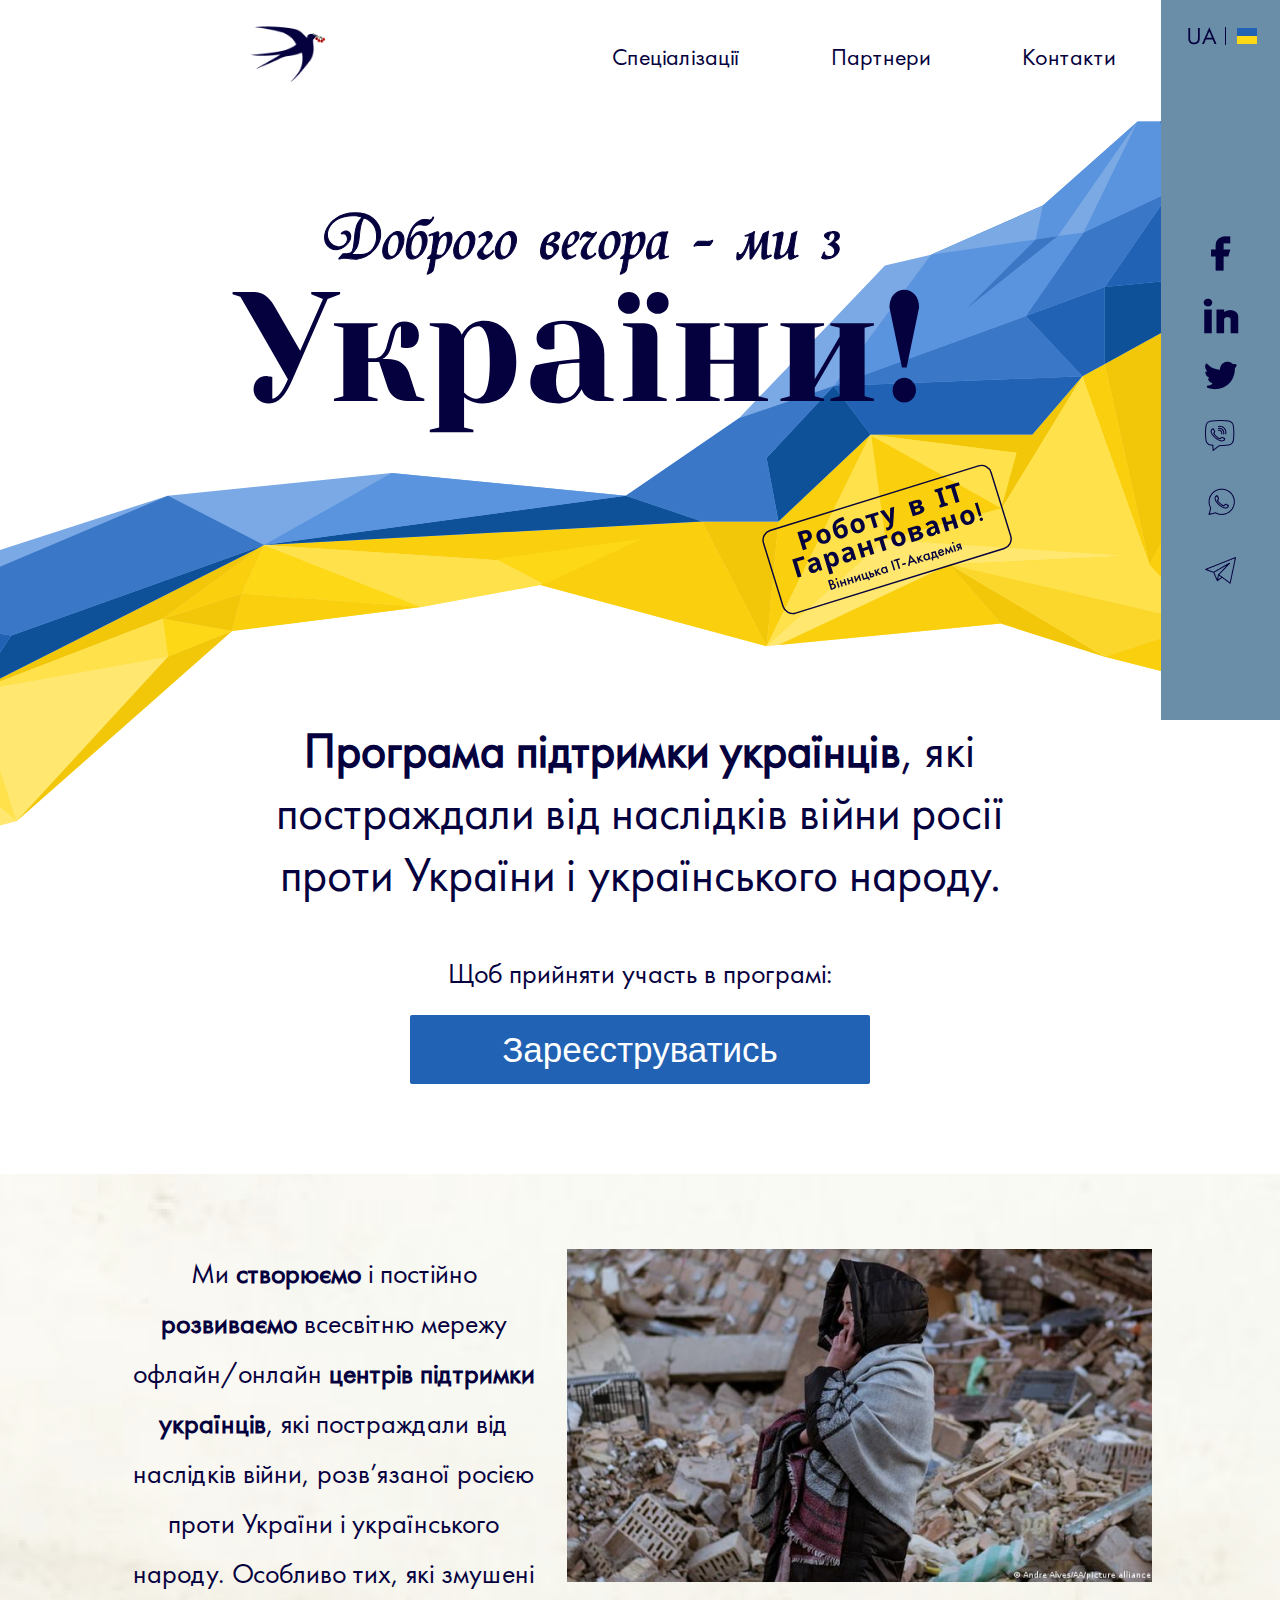
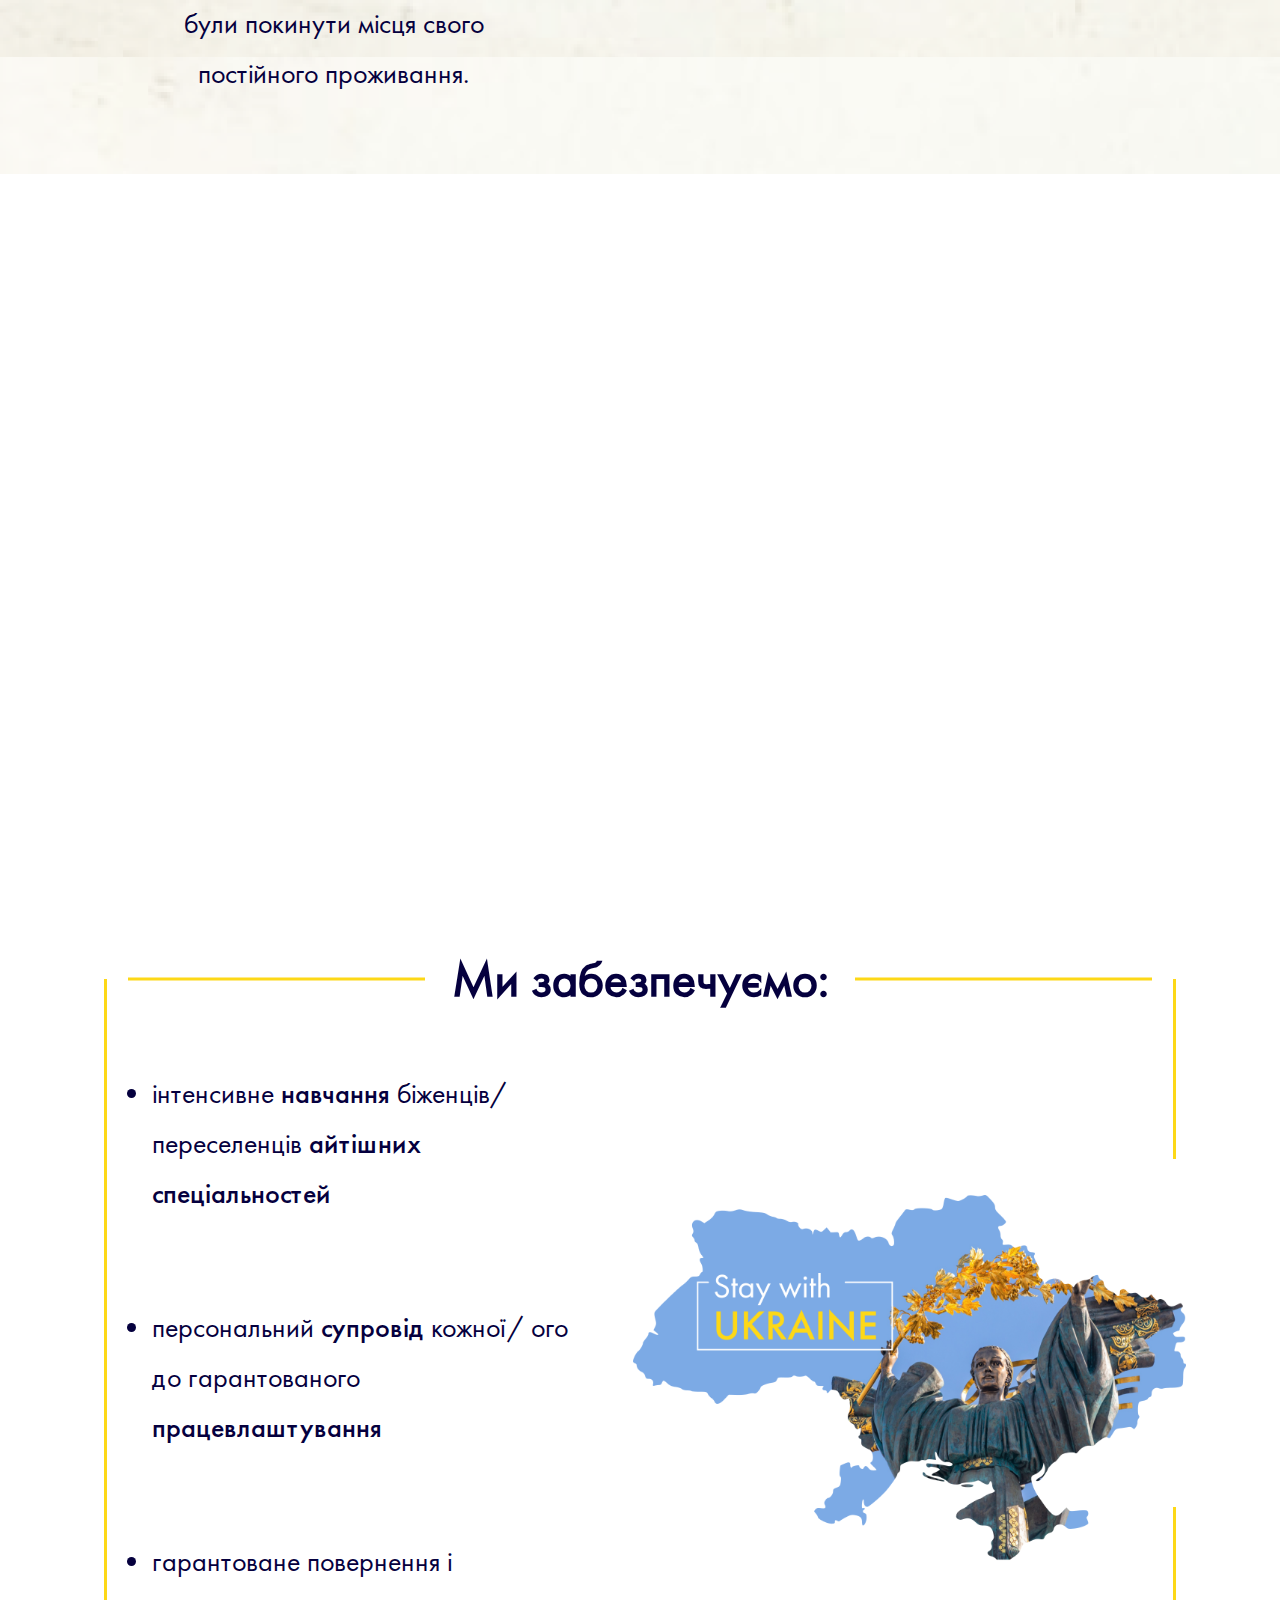
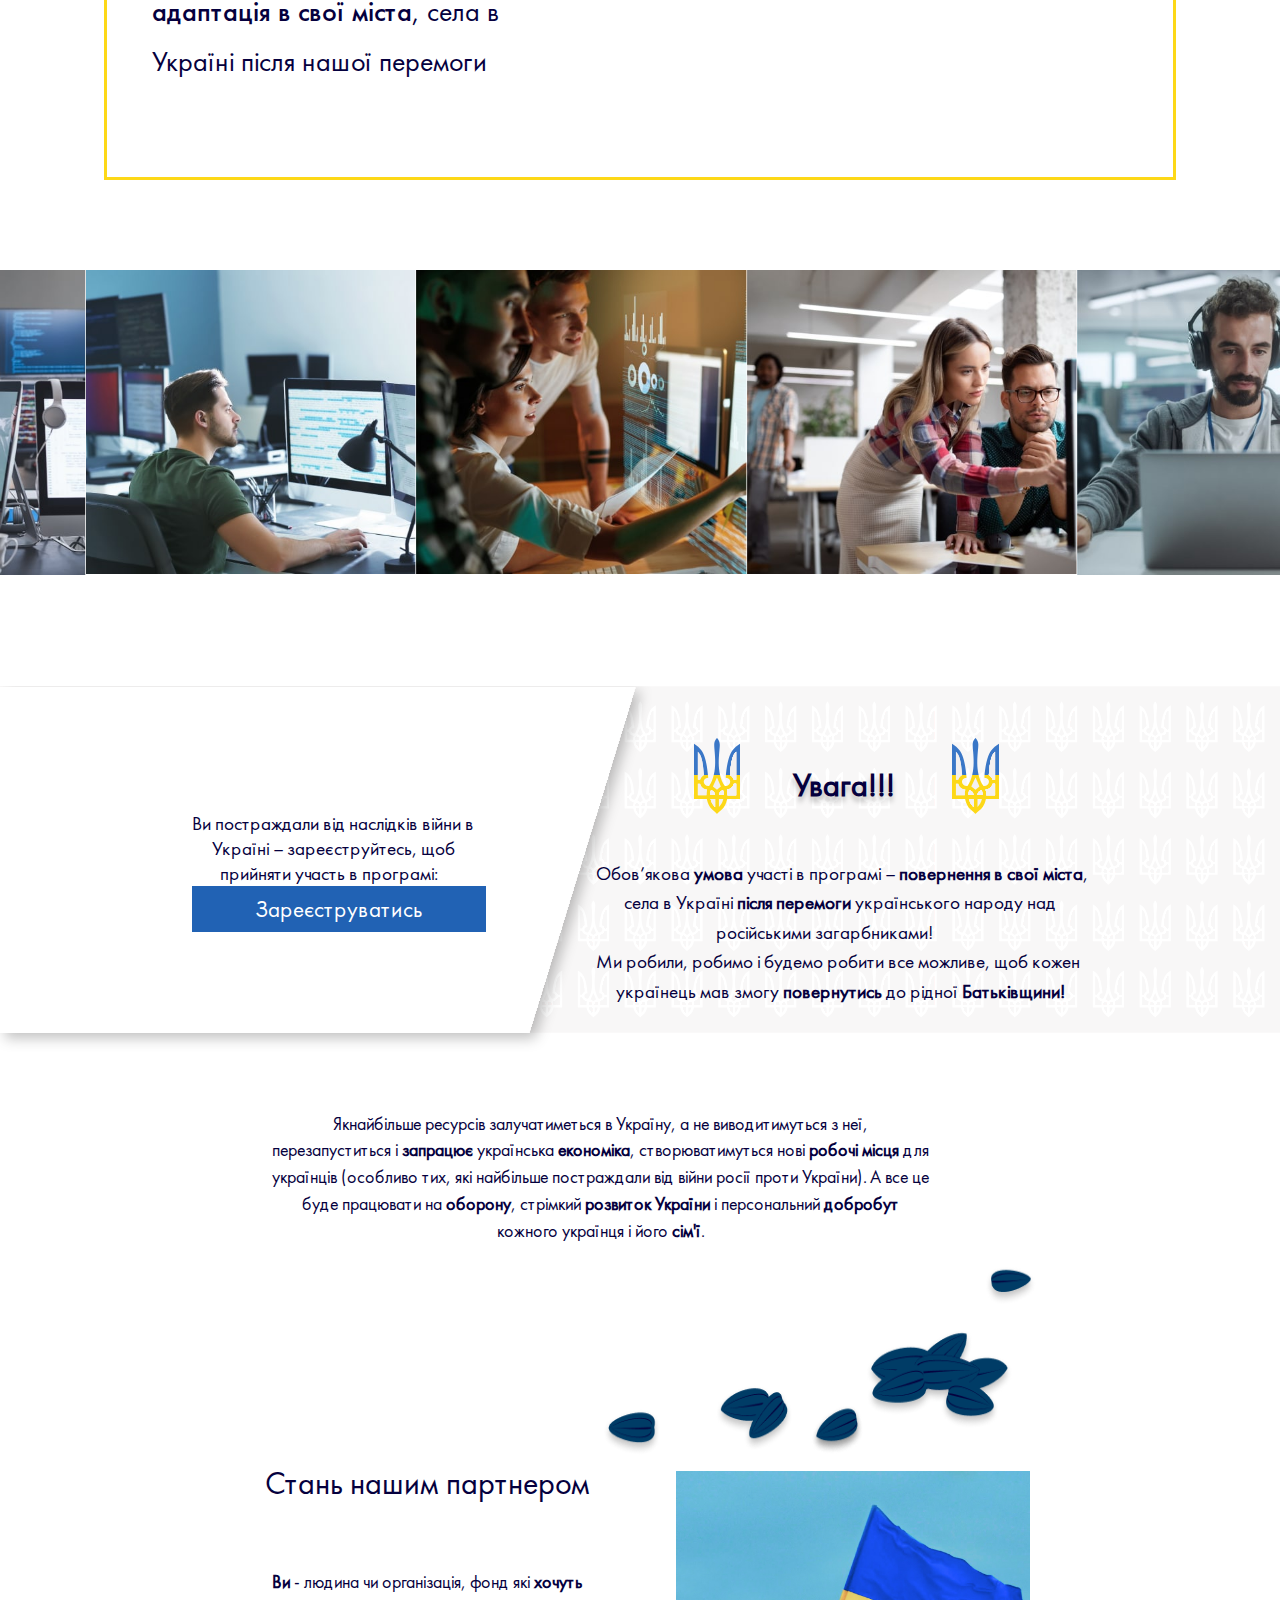
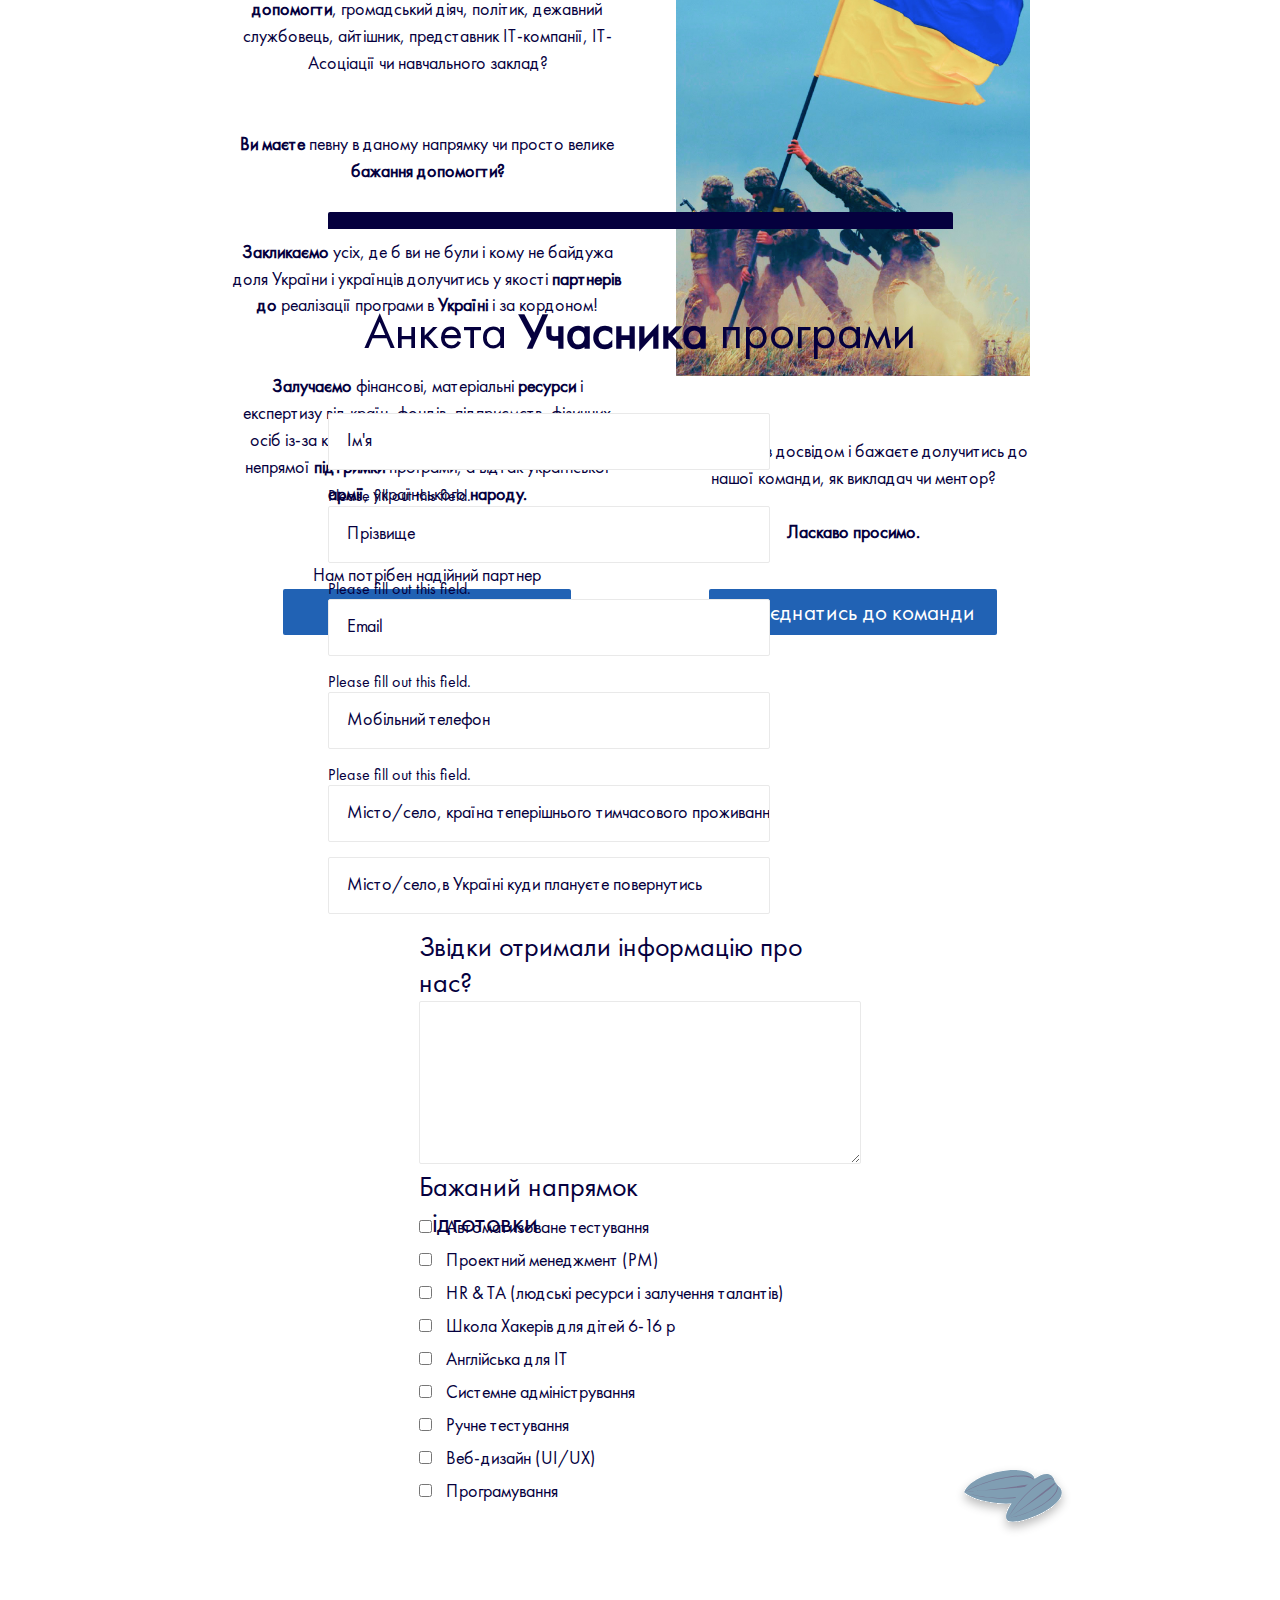
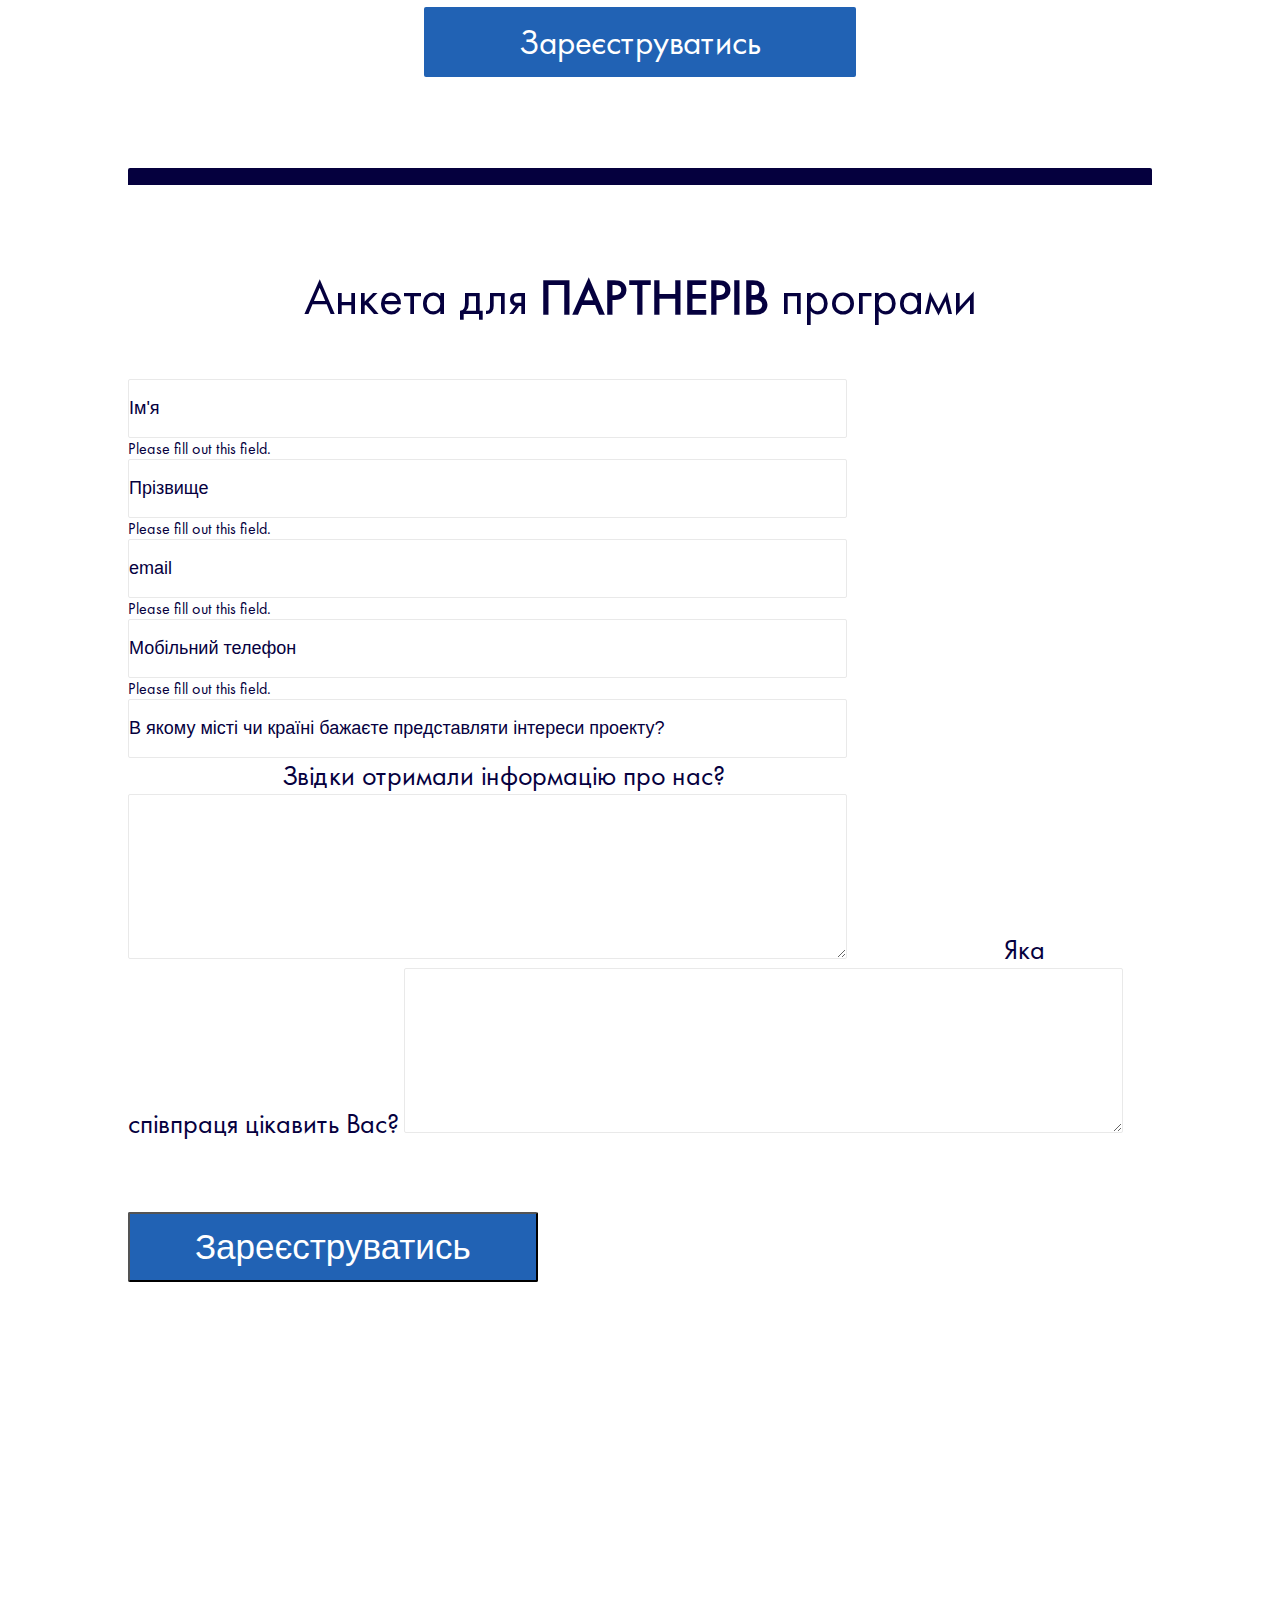
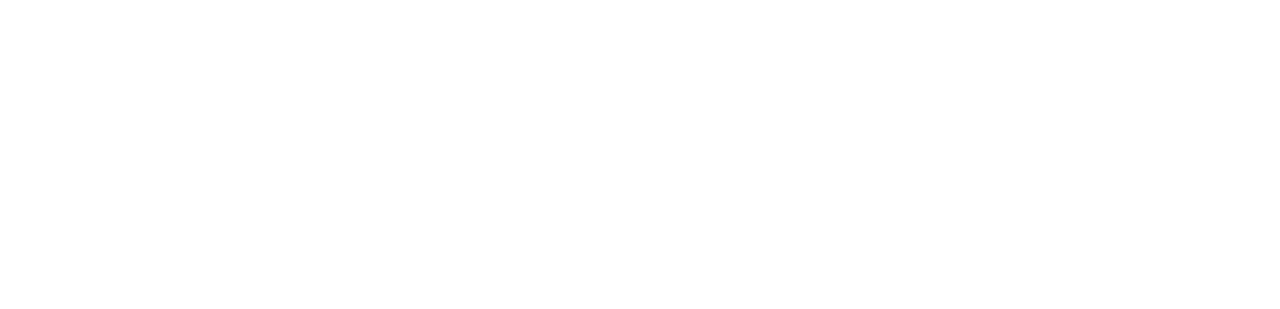
==== commit 5b6d2ed5: "Andrew_part" ====
--- a/index.html
+++ b/index.html
@@ -76,7 +76,7 @@
                      <div class="registration__body">
                     <div class="registration__info"><b>Програма підтримки українців</b>, які постраждали від наслідків війни росії проти України і українського народу.</div>
                     <div class="registration__text">Щоб прийняти участь в програмі:</div>
-                    <div class="registration__buttom">Зареєструватись</div>
+                    <button type="button" class="btn-btn-primary registration__buttom" data-bs-toggle="modal" data-bs-target="#exampleModal">Зареєструватись</button>
                 </div>
             </div>
         </div>
@@ -138,7 +138,7 @@
                 <div class="left-text">
                     <p>Ви постраждали від наслідків війни в<br> &nbsp;&nbsp;&nbsp;&nbsp;&nbsp;Україні – зареєструйтесь, щоб<br> &nbsp;&nbsp;&nbsp;&nbsp;&nbsp;&nbsp;&nbsp;прийняти участь в програмі:</p>
                 </div>
-                <button class="btn-1" id="register-members-1">Зареєструватись</button>
+                <button class="btn-1" id="register-members-1" data-bs-toggle="modal" data-bs-target="#exampleModal">Зареєструватись</button>
             </div>
             <div class="content-block-right">
                 <div class="emblem">
@@ -158,11 +158,129 @@
         </div>
     </div>
     <br>
-    <br>
-    <div class="Andriy">
-     <button type="button" class="btn btn-info btn-lg" data-toggle="modal" data-target="#ModalPartnersForm"> Приєднатись (А. Васатій)
-     </button>
-     </div>
+    <div class="CentrBlock">
+    <div class="Inside2"> 
+        <div class="textCenter">
+        <p>Якнайбільше ресурсів залучатиметься в Україну, а не виводитимуться з неї,</p>
+        <p>перезапуститься і <b>запрацює</b> українська <b>економіка</b>, створюватимуться нові <b>робочі місця</b> для</p>
+        <p>українців (особливо тих, які найбільше постраждали від війни росії проти України). А все це</p>
+        <p>буде працювати на <b>оборону</b>, стрімкий <b>розвиток України</b> і персональний <b> добробут</b></p>
+            <p>кожного українця і його <b> сім'ї</b>.</p>
+         </div>
+    </div>
+
+   <div class="Column">
+        <div class="wrap">
+            <div class="blokTeksty">
+                <p id="verhniyAbzac">Стань нашим партнером </p>
+                <p class="abzac"><b>Ви</b> - людина чи організація, фонд які <b>хочуть допомогти</b>, громадський діяч, політик,
+                дежавний службовець, айтішник, представник ІТ-компанії, ІТ-Асоціації чи навчального заклад?</p>
+                <p class="abzac"><b>Ви маєте</b> певну   в даному напрямку чи просто велике
+                <b>бажання допомогти?</b></p>
+                <p class="abzac"><b>Закликаємо</b> усіх, де б ви не були і кому не байдужа доля
+                України і українців долучитись у якості <b> партнерів </b> 
+                <b>до</b> реалізації програми в <b>Україні</b> і за кордоном!</p>
+                <p class="abzac"><b>Залучаємо</b> фінансові, матеріальні<b> ресурси</b> і експертизу 
+                від країн, фондів, підприємств, фізичних осіб із-за кордону
+                <b>в Україну</b> - як для прямої, так і непрямої<b> підтримки</b>
+                програми, а відтак української <b>армії</b>, українського<b> народу.</b></p>
+                Нам потрібен надійний партнер
+            </div>
+            <div class="blokFoto"><img src="./img/AdPage_Wallpaper_1080x1920_13 8.jpg"
+                 width=90% height:40vh alt="zahusnuk" id="zahusnuk" > 
+                <p class="welcome"> Ви айтішник з досвідом і бажаєте долучитись до
+                нашої команди, як викладач чи ментор? </p>
+                <b>Ласкаво просимо.</b>
+            </div>    
+        </div> 
+    <div class="buttons">
+            <div class="button1">
+                <button class="btn" id="register-members-A" type="button" data-toggle="modal" data-target="#ModalPartnersForm">Приєднатись</button>
+            </div>
+            <div class="button2">
+                <button class="btn" id="register-members-A" type="button" >Приєднатись до команди</button>
+            </div>
+    </div>
+</div>
+</div>
+    <br>
+    <div class="modal Vereta" id="exampleModal" tabindex="-1" aria-labelledby="exampleModalLabel" aria-hidden="true">
+        <div class="modal-dialog modal_v">
+        <form action="/action_page.php" class="needs-validation form_vereta" method="post">
+            <div class="modal-content modal_ve">
+                <div class="modal-header modal_ver"></div>
+                    <div class="modal-body modal_vere">
+                    <h2 class="modal-title title_vereta">Анкета <b>Учасника</b> програми</h2>
+
+                    <input type="text" class="form-control input_vereta" id="name" placeholder="Ім'я" required>
+                    <div class="invalid-feedback">Please fill out this field.</div>
+                    <input type="text" class="form-control input_vereta" id="surname" placeholder="Прізвище" required>
+                    <div class="invalid-feedback">Please fill out this field.</div>
+                    <input type="text" class="form-control input_vereta" id="email" placeholder="Email" required>
+                    <div class="invalid-feedback">Please fill out this field.</div>
+                    <input type="text" class="form-control input_vereta" id="phone" placeholder="Мобільний телефон" required>
+                    <div class="invalid-feedback">Please fill out this field.</div>
+                    <input type="text" class="form-control input_vereta" id="city" placeholder="Місто/село, країна теперішнього тимчасового проживання">
+                    <input type="text" class="form-control input_vereta" id="village" placeholder="Місто/село,в Україні куди плануєте повернутись">
+          
+                    <div class="info-form_vereta">
+                      <label class="information_vereta" for="info">Звідки отримали інформацію про нас?</label>
+                      <textarea class="form-contr_vereta" rows="5" id="info" name="text"></textarea><br>
+
+                      <h2 class="direction_vereta">Бажаний напрямок підготовки</h2>
+
+                      <ul class="flex-inner_vereta">
+                        <li>
+                          <input type="checkbox" class="check">
+                          <label class="text-check_vereta" for="first">Автоматизоване тестування</label>
+                        </li>
+                        <li>
+                          <input type="checkbox" class="check">
+                          <label class="text-check_vereta" for="third">Проектний менеджмент (PM)</label>
+                        </li>
+                        <li>
+                          <input type="checkbox" class="check">
+                          <label class="text-check_vereta" for="second">HR & TA (людські ресурси і залучення талантів)</label>
+                        </li>
+                        <li>
+                          <input type="checkbox" class="check">
+                          <label class="text-check_vereta" for="four">Школа Хакерів для дітей 6-16 р</label>
+                        </li>
+                        <li>
+                          <input type="checkbox" class="check">
+                          <label class="text-check_vereta" for="five">Англійська для ІТ</label>
+                        </li>
+                        <li>
+                          <input type="checkbox" class="check">
+                          <label class="text-check_vereta" for="six">Системне адміністрування</label>
+                        </li>
+                        <li>
+                          <input type="checkbox" class="check">
+                          <label class="text-check_vereta" for="seven">Ручне тестування</label>
+                        </li>
+                        <li>
+                          <input type="checkbox" class="check">
+                          <label class="text-check_vereta" for="eight">Веб-дизайн (UI/UX)</label>
+                        </li>
+                        <li>
+                          <input type="checkbox" class="check">
+                          <label class="text-check_vereta" for="nine">Програмування</label>
+                        </li>
+                      </ul>
+                      <div class="modal-zerno_vereta">
+                        <img class="zerno" src="img/Зернятка_1.svg">
+                      </div>               
+                    </div>
+                        
+                    <div class="modal-button modal_veret">
+                      <button type="submit" class="btn_vereta" id="button-btn" data-dismiss="modal">Зареєструватись</button>
+                    </div>
+                    </div>
+            </div>
+        </form>
+        </div>
+    </div>
+    <br>
     <div class="container">
      <div class="modal" id="ModalPartnersForm" role="dialog">
       <div class="modal-dialog modal-xl">
@@ -208,32 +326,6 @@
       </div>
      </div>
   </div>
-    <footer id="footer" style="background-color: rgb(106,142,168)">
-    
-    <div id="Rectangle">
-        <div id="Left">
-            <div id="Contacts">
-                <p id="Contact">Контакти</p>
-                <div id="ContactsInner">
-                    <p id="Ita">Ita.in.ua@gmail.com</p>
-                    <p id="Tel">067 431 19 21</p>
-                </div>
-            </div>
-            <p id="Dobry">©2022 Доброго вечора - ми з України</p>
-        </div>
-        <div id="Right">
-            <div id="menu">
-                <p><a id="Special"  href="#">Спецiалiзацii</a></p>
-                <p><a id="Partners" href="#">Партнери</a></p>
-            </div>
-            
-            <p id="Yaksho">Якщо у вас виникли запитання про нашу програму
-                            чи організацію або про те, як ви можете нам
-                            допомогти, будь ласка, зв’яжіться з нами!</p>
-        </div>
-    </div>
-    
-    </footer>
    
 <script src="https://cdn.jsdelivr.net/npm/bootstrap@5.2.0-beta1/dist/js/bootstrap.bundle.min.js" integrity="sha384-pprn3073KE6tl6bjs2QrFaJGz5/SUsLqktiwsUTF55Jfv3qYSDhgCecCxMW52nD2" crossorigin="anonymous"></script>
 <script src="https://ajax.googleapis.com/ajax/libs/jquery/3.6.0/jquery.min.js"></script>
--- a/css/style.css
+++ b/css/style.css
@@ -49,8 +49,7 @@
 body {
   overflow: auto;
   -ms-overflow-style: none;
-  font-weight: normal;
-  font-family: Futura PT, sans-serif;
+  font-family: Futura PT;
 }
 
 .header {
@@ -231,14 +230,15 @@
 }
 .registration__buttom {
   display: block;
-padding: 12px 92px;
-text-align: center;
-line-height: 45px;
-background-color: #2162B4;
-border-radius: 2px;
-color: #ffffff;
-font-size: 35px;
+  padding: 12px 92px;
+  text-align: center;
+  line-height: 45px;
+  background-color: #2162B4;
+  border-radius: 2px;
+  color: #ffffff;
+  font-size: 35px;
   cursor: pointer;
+  border: none;
 }
 
 .information {
@@ -290,6 +290,189 @@
   width: 100%;
   height: 100%;
 }
+
+/*Vereta*/
+
+.Vereta {
+  --bs-modal-width: 100%;
+}
+
+.modal_v {
+  --bs-modal-width: 960px;
+  --bs-modal-border-color: 0;
+}
+
+.modal_ve {
+  border-radius: 2px;
+}
+
+.modal_ver {
+    width: 100%;
+    padding: 0;
+    height: 17px;
+    background: #05003E;
+    border-radius: 2px 2px 0px 0px;
+}
+
+.modal_vere {
+  width: 100%;
+}
+
+.title_vereta {
+    font-style: normal;
+    font-weight: 400;
+    font-size: 50px;
+    line-height: 64px;
+    color: #05003E;
+    text-align: center;
+    margin-top: 70px;
+    margin-bottom: 50px;
+    
+}
+
+.form_vereta {
+    display: flex;
+    flex-direction: column;
+    align-items: center; 
+    justify-content: space-around;
+    height: 100%;
+}
+
+.input_vereta {
+    padding:  22px 18px;
+    width: 70.8%;
+    height: 57px;
+    background: #FFFFFF;
+    border: 1.5px solid #E9E9E9;
+    border-radius: 2px;
+    box-sizing: border-box;
+    font-size: 16px;
+    color: #000000;
+    outline: none;
+    margin: 0 auto 15px auto;
+}
+
+.input_vereta::placeholder {
+  width: 436px;
+  height: 23px;
+  font-family: 'Futura PT';
+  font-style: normal;
+  font-weight: 400;
+  font-size: 18px;
+  line-height: 23px;
+  color: #05003E;
+}
+
+.info-form_vereta {
+  width: 70.8%;
+  margin: 0 auto;
+  padding: 0;
+}
+
+.information_vereta {
+  height: 36px;
+  font-family: 'Futura PT';
+  font-style: normal;
+  font-weight: 400;
+  font-size: 28px;
+  line-height: 36px;
+  color: #05003E;
+}
+
+.form-contr_vereta {
+  box-sizing: border-box;
+  width: 100%;
+  height: 163px;
+  border: 1.5px solid #E9E9E9;
+  border-radius: 2px;
+}
+
+.direction_vereta {
+  width: 342px;
+  height: 36px;
+  font-family: 'Futura PT';
+  font-style: normal;
+  font-weight: 400;
+  font-size: 28px;
+  line-height: 36px;
+  color: #05003E;
+}
+
+.flex-inner_vereta {
+    display: flex;
+    flex-wrap: wrap;
+    list-style: none;
+    padding-left: 0;
+}
+
+.flex-inner_vereta li {
+    margin-top: 10px;
+}
+
+.flex-inner_vereta {
+    flex-direction: column;
+}
+
+.flex-inner_vereta > li > label {
+    margin-left: 10px;
+}
+
+.text-check_vereta {
+  width: 400px;
+  height: 23px;
+
+  font-family: 'Futura PT';
+  font-style: normal;
+  font-weight: 400;
+  font-size: 18px;
+  line-height: 23px;
+  color: #05003E;
+}
+
+.modal-zerno_vereta {
+  width: 300px;
+  display: flex;
+  flex-direction: column;
+  align-items: center;
+  margin-top: -15%;
+  padding-left: 100%;
+}
+
+.modal_veret {
+  display: flex;
+  align-items: center;
+  justify-content: center;
+  margin-top: 60px;
+  margin-bottom: 70px;
+}
+
+button.btn_vereta {
+  width: 432px;
+  height: 70px;
+  background: #2162B4;
+  border-radius: 2px;
+  flex: none;
+  order: 0;
+  flex-grow: 0;
+
+  left: 21.51%;
+  right: 21.55%;
+  top: 15.91%;
+  bottom: 19.81%;
+
+  font-family: 'Futura PT';
+  font-style: normal;
+  font-weight: 450;
+  font-size: 35px;
+  line-height: 45px;
+  
+  text-align: center;
+  color: #FFFFFF;
+  border: none;
+}
+
+
+
 .modal_header_partner {
     border: hidden;
 }
@@ -568,173 +751,121 @@
   border: none;
 }
 
-#footer{
-  width: 100%;
-  min-height: 200px;
-  margin: 0px, auto;
-  font-size: 17px;
-}
-
-#Rectangle {
-  max-width: 1920px;
-  height: auto;
-  margin: 0;
-  display: flex;
-  flex-direction: row;
-  justify-content: space-between;
-}
-
-#Left {
-margin-top: 27px;
-width: 50%;
-height: auto;
-margin-bottom: 0;
-}
-#Right {
-margin-top: 27px;
-width: 50%;
-height: auto;
-margin-bottom: 26px;
-}
-
-#Contacts {
-width: 50%;
-height: 86px;
-
-display: block;
-margin-left: 30%;
-padding: 0px;
-}
-
-/* Контакти */
-#Contact {
-width: 100%;
-height: auto;
-margin: 0;
-
-font-family: 'Futura PT';
-font-style: normal;
-font-weight: 600;
-font-size: 21px;
-line-height: 21px;
-
-color: #FFFFFF;
-}
-
-#ContactsInner {
-width: 100%;
-height: auto;
-
-display: flex;
-flex-direction: row;
-justify-content: space-between;
-align-items: flex-start;
-padding: 0;
-}
-
-/* Ita.in.ua@gmail.com */
-#Ita {
-width: 47%;
-height: auto;
-padding: 0;
-
-font-weight: 500;
-font-size: 1.2em;
-line-height: 1;
-
-color: #05003E;
-text-shadow: 0px 4px 4px rgba(0, 0, 0, 0.25);
-}
-/* 067 431 19 21 */
-#Tel {
-width: 34%;
-height: 100%;
-
-font-weight: 600;
-font-size: 1.2em;
-line-height: 1;
-
-color: #05003E;
-}
-
-#Dobry {
-width: 38%;
-height: auto;
-margin-left: 30%;
-margin-bottom: 0px;
-margin-top: 37px;
-
-font-family: 'Futura PT';
-font-style: normal;
-font-weight: 450;
-font-size: 1em;
-line-height: 1.3;
-text-align: justify;
-
-color: #FDD817;
-}
-
-#menu {
-display: flex;
-flex-direction: row;
-justify-content: space-between;
-align-items: center;
-padding: 0px;
-margin: 0 30% auto auto;
-
-width: 40%;
-height: 33px;
-}
-
-/* Спеціалізації */
-#Special {
-width: 7%;
-height: 33px;
-
-font-family: 'Futura PT';
-font-style: normal;
-font-weight: 400;
-font-size: 1.2em;
-line-height: 1.27;
-text-decoration: none;
-
-color: #05003E;
-
-flex: none;
-order: 0;
-flex-grow: 0;
-}
-
-/* Партнери */
-#Partners {
-width: 5%;
-height: 31px;
-
-font-family: 'Futura PT';
-font-style: normal;
-font-weight: 400;
-font-size: 1.1em;
-line-height: 1.3;
-text-decoration: none;
-
-color: #05003E;
-
-flex: none;
-order: 1;
-flex-grow: 0;
-}
-
-#Yaksho {1
-width: 32%;
-height: auto;
-margin-top: 26px;
-margin-right: 30%;
-margin-bottom: 0;
-
-font-weight: 450;
-font-size: 1.2em;
-line-height: 1.4;
-text-align: justify;
-
-color: #FFFFFF;
-}+
+
+
+.CentrBlock{
+    margin: 2.5% 0 25%;
+    height: 40vh;
+    width: 100%;
+    color: #05003E;
+    font-family: Futura PT;
+    font-size: 1.4vw;
+    line-height: 150%;
+    box-sizing: border-box;
+    }
+.Inside2{
+    height: 40vh;
+    width: 62.5%;
+    background-image: url("../img/Зернятка-А.png");
+    background-repeat: no-repeat;
+    background-position:right bottom;
+    background-size: 55% 65%;
+    display: flex;
+    align-items:flex-start ;
+    text-align: center;
+    margin:0 auto;
+    }
+.textCenter{   
+    height: 30vh;
+    width: 90%;
+    text-align: center;
+    align-items: center;
+    }
+.wrap{width: 80%;
+    display: flex;
+    justify-content: space-between;
+    margin: 0 auto;
+    }
+.Column{
+    margin: 0 auto;
+    width: 80%;
+    }
+.blokTeksty{
+    width:48% ;
+    text-align: center;
+    }
+.blokFoto{
+    width:48% ;
+    text-align: center;
+    }
+.buttons{width: 80%;
+    display: flex;
+    justify-content: space-between;
+    margin: 0 auto;
+    text-align:center;  
+    }
+.button1{
+    width:48% ;
+    text-align: center;  
+    }
+.button2{
+    width:48% ;
+    text-align: center; 
+    }
+/*button{
+    background: #2162B4;
+    border-radius: 2px;
+    color: white;
+    text-decoration: none;
+    display: flex;
+    justify-content: center;
+    align-items: center;
+    font-size:2.5vw;
+    width: 75%;
+     height: 6.4vh;
+     margin:0px auto;
+  }*/
+  button.btn#register-members-A{ 
+    width: 22.5vmax; 
+    height: 3.6vmax; 
+    font-family: Futura PT; 
+    font-size: 1.8vmax; 
+    color: #ffffff; 
+    background-color: #2162b4; 
+    border: none; 
+    box-shadow: none; 
+    box-sizing: border-box; 
+    margin-bottom: 2.5vw;
+    border-radius: 0.15vw;
+    }
+button.btn#register-member-A:hover{ 
+    filter: drop-shadow(0px 8px 10px rgba(0, 0, 0, 0.25)); 
+    border: none; 
+    } 
+button.btn#register-members-A:active{ 
+    color: #2162b4; 
+    background-color: #ffffff; 
+    border: none; 
+    } 
+button.btn#register-members-A:disabled{ 
+    color: #999999; 
+    background-color: #e9e9e9; 
+    border: none; 
+    }
+p#verhniyAbzac{
+    font-size: 2.5vw; 
+    margin-bottom: 8vh;  
+    }
+p.abzac{
+    margin-bottom: 6vh;
+    }
+ p.Inside{  
+    text-align: center; 
+    }   
+ img#zahusnuk{
+    margin-bottom: 6vh;
+    }
+ p.welcome{
+    margin-bottom: 3vh;
+    }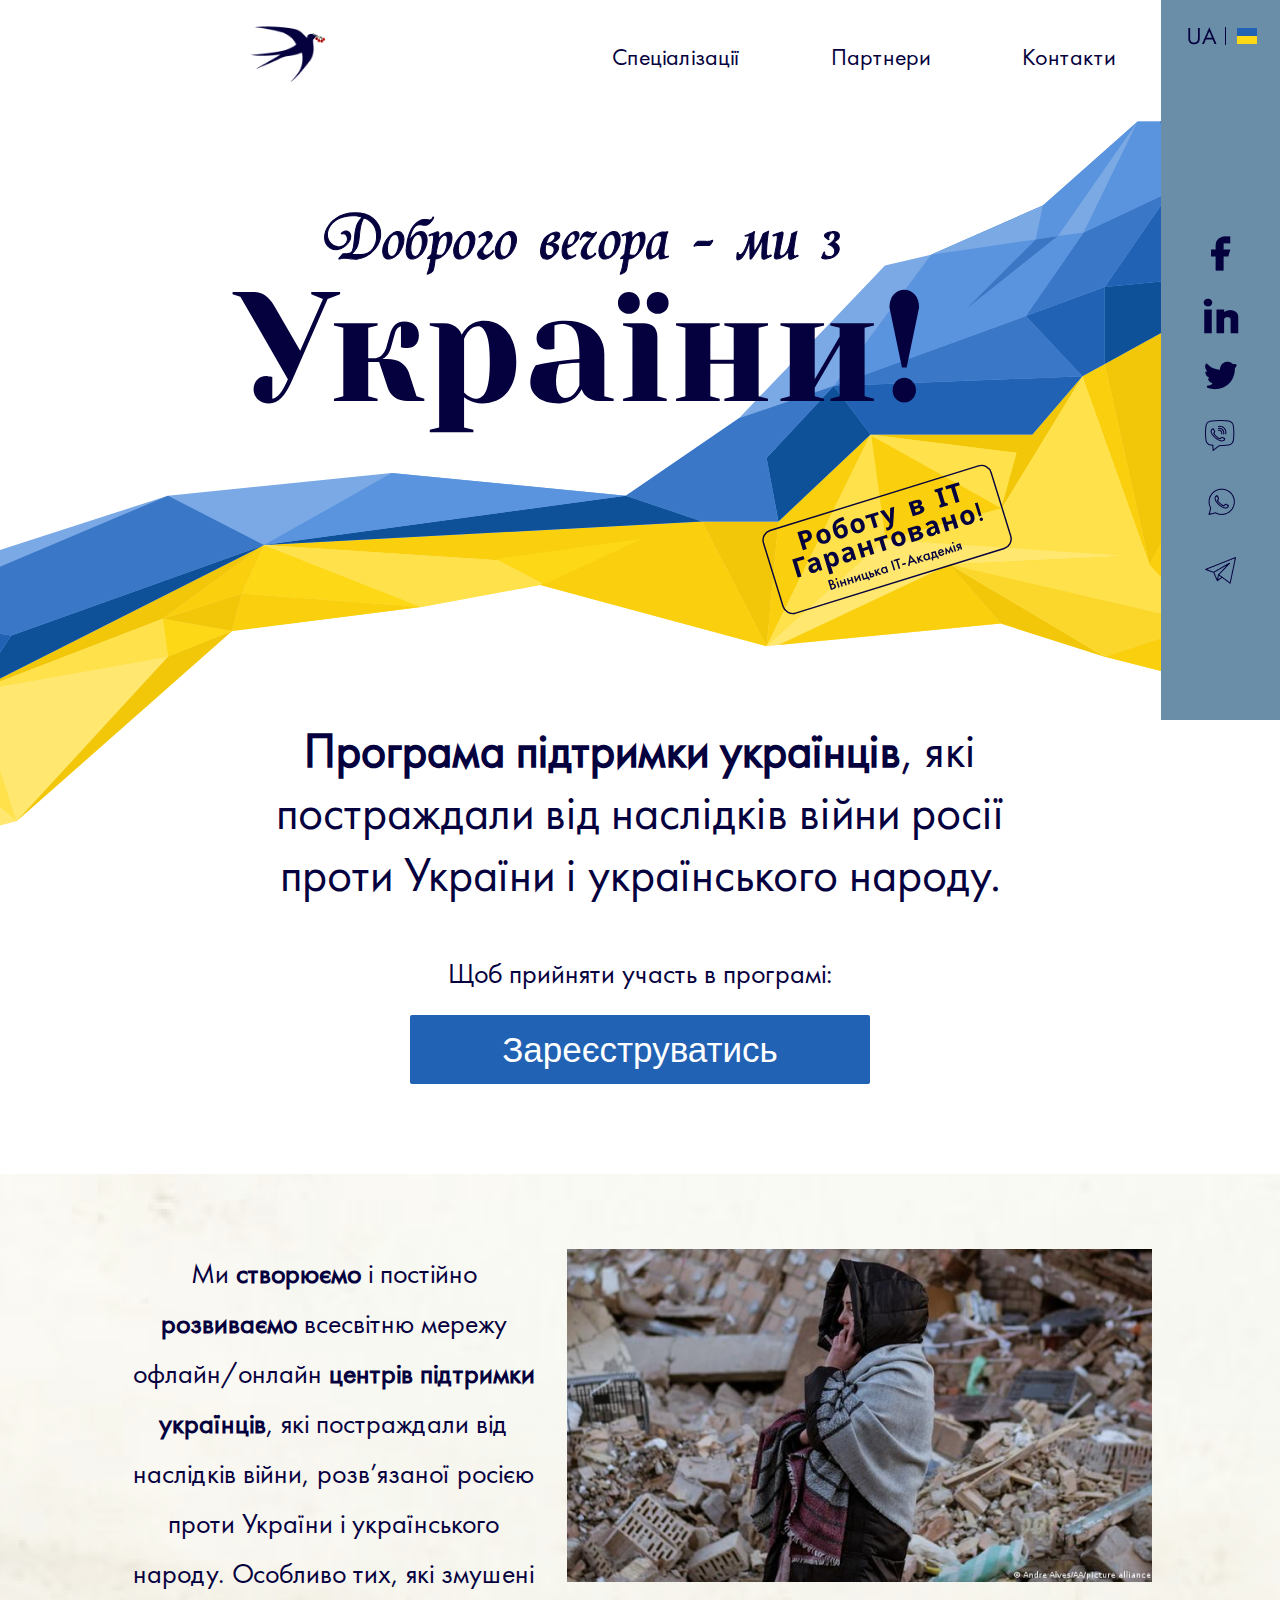
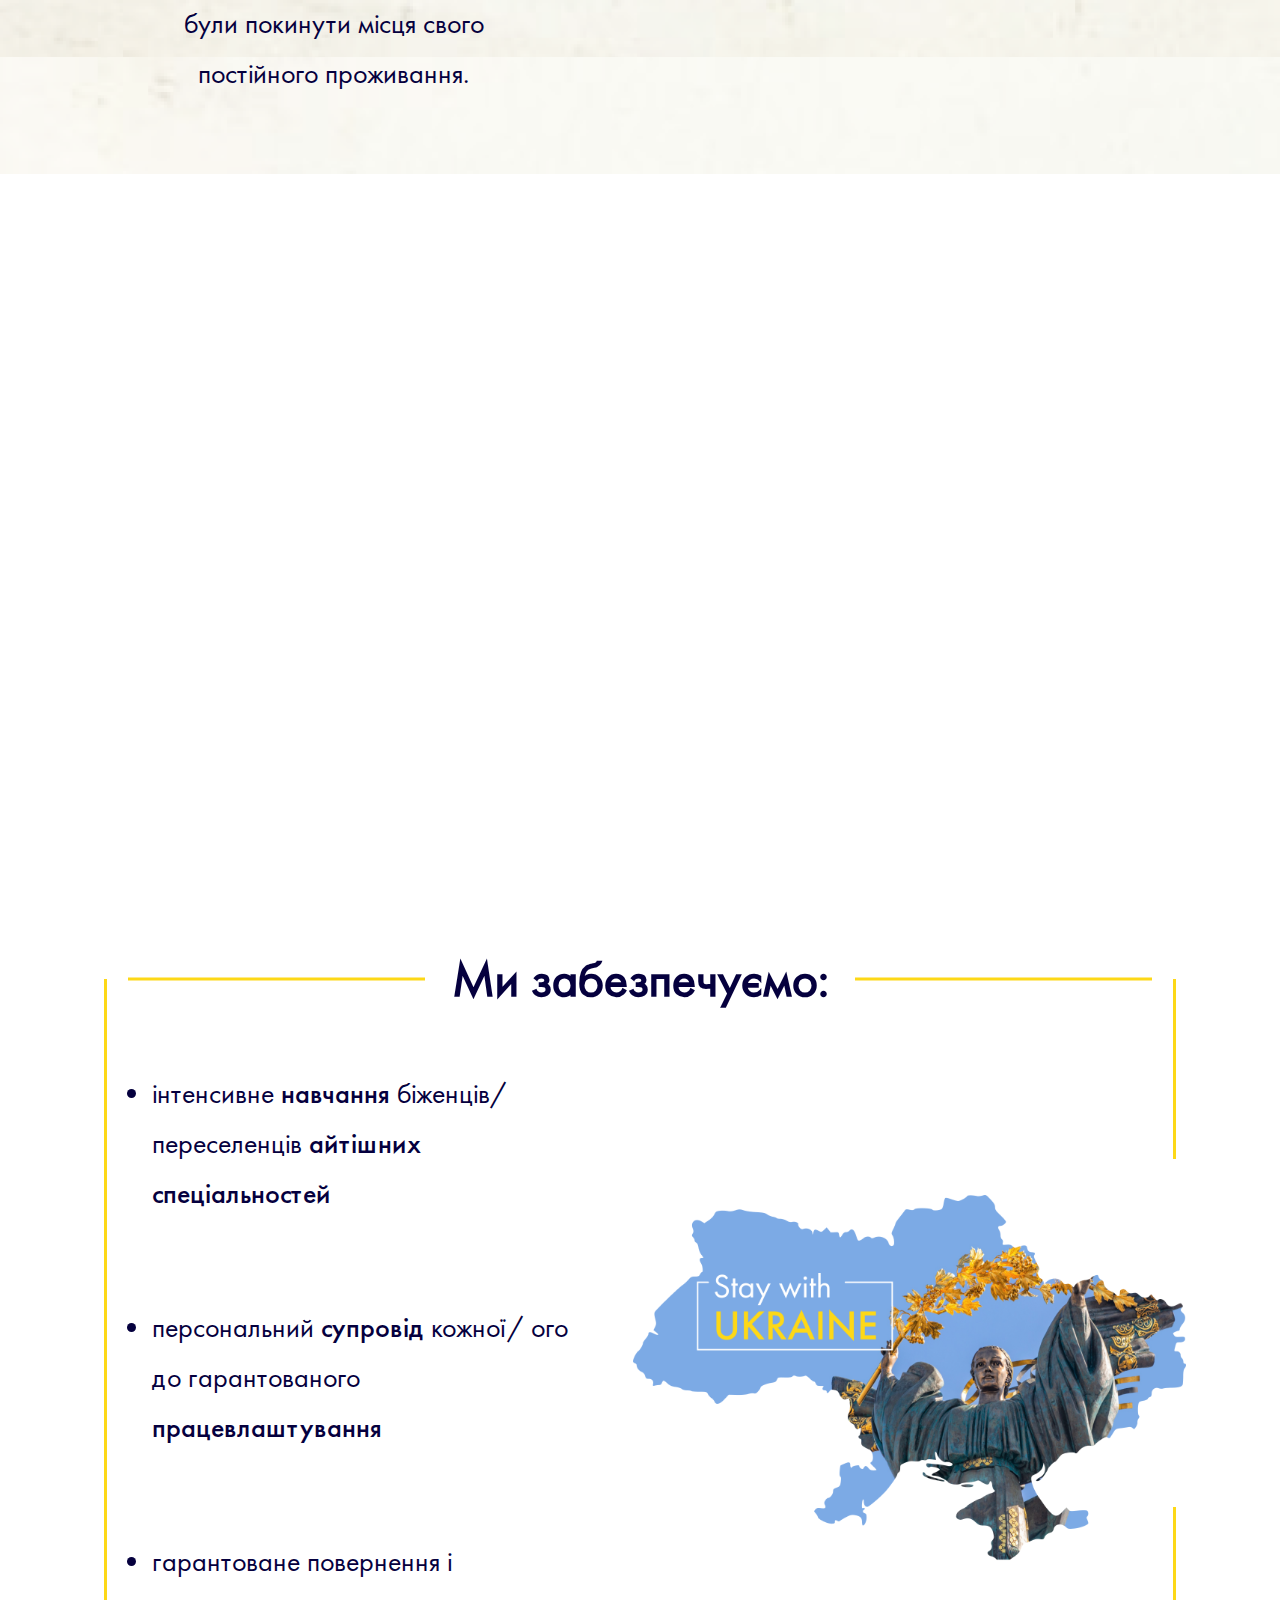
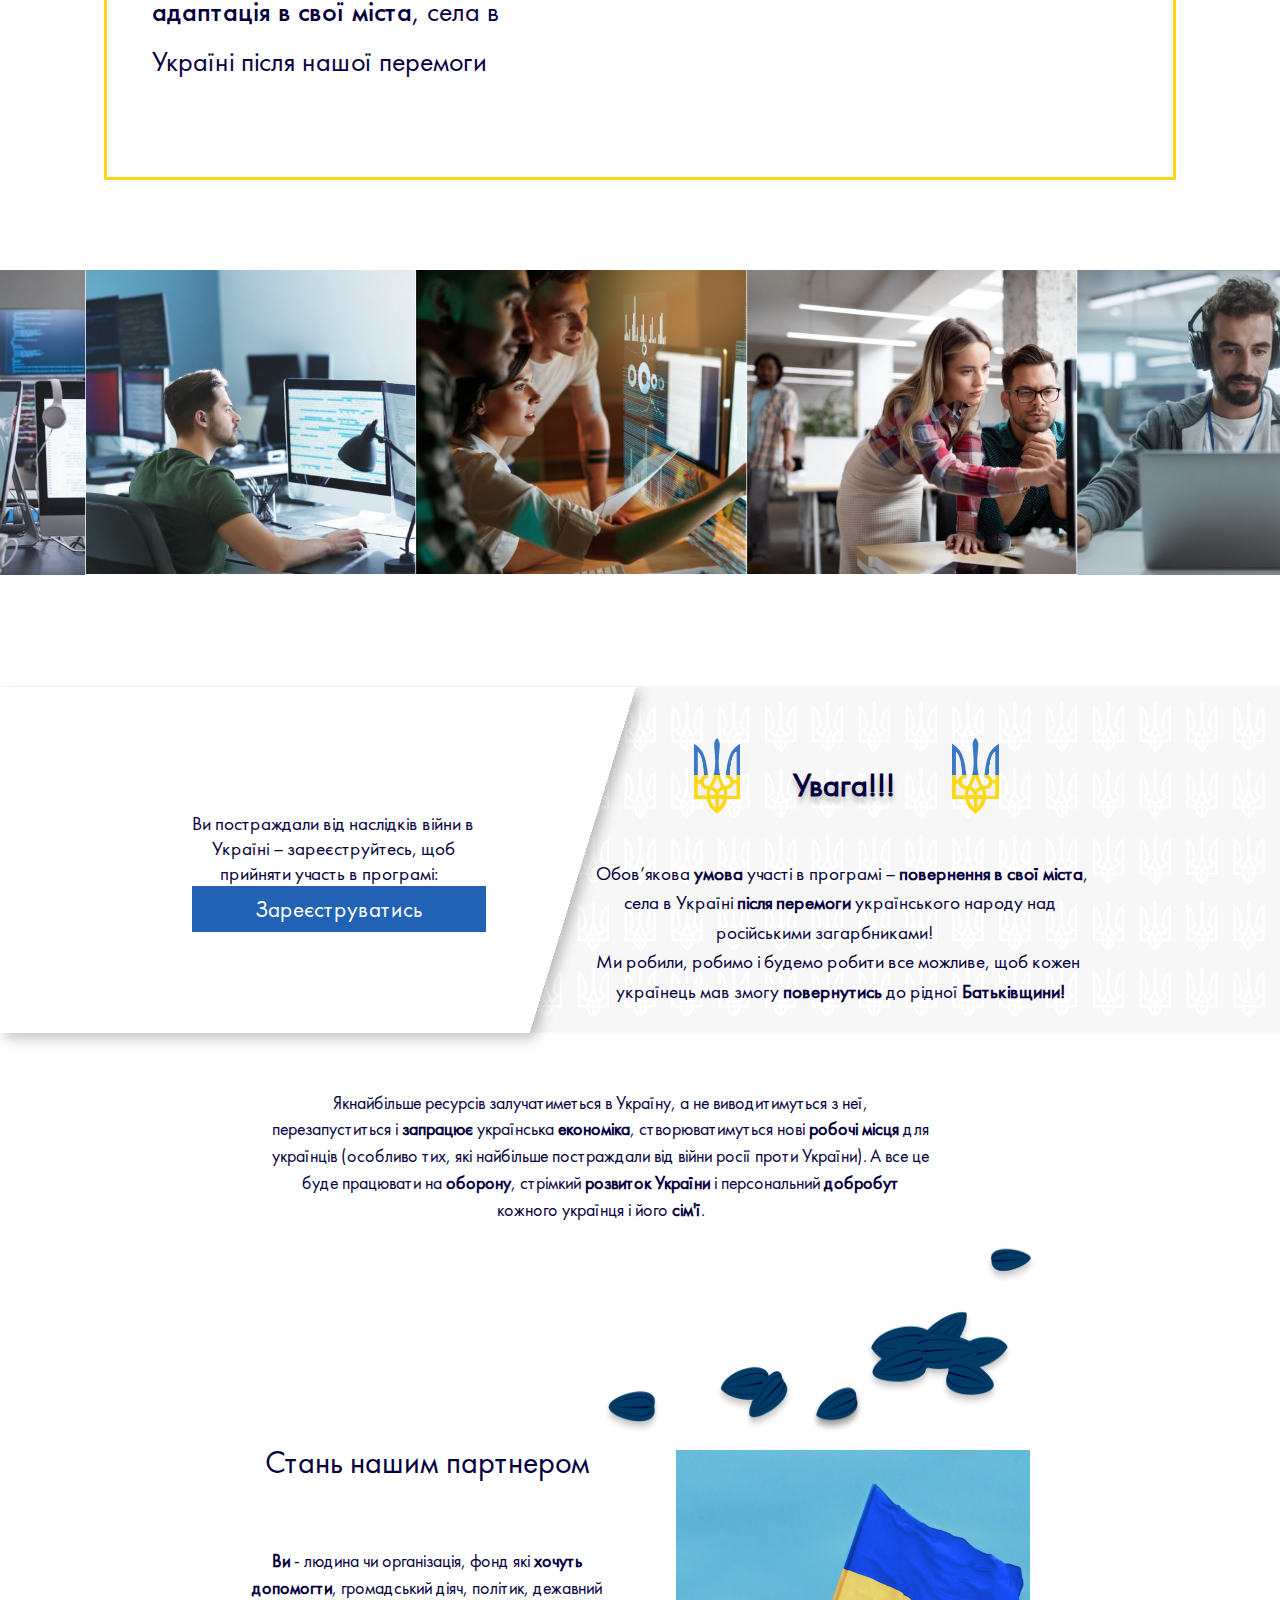
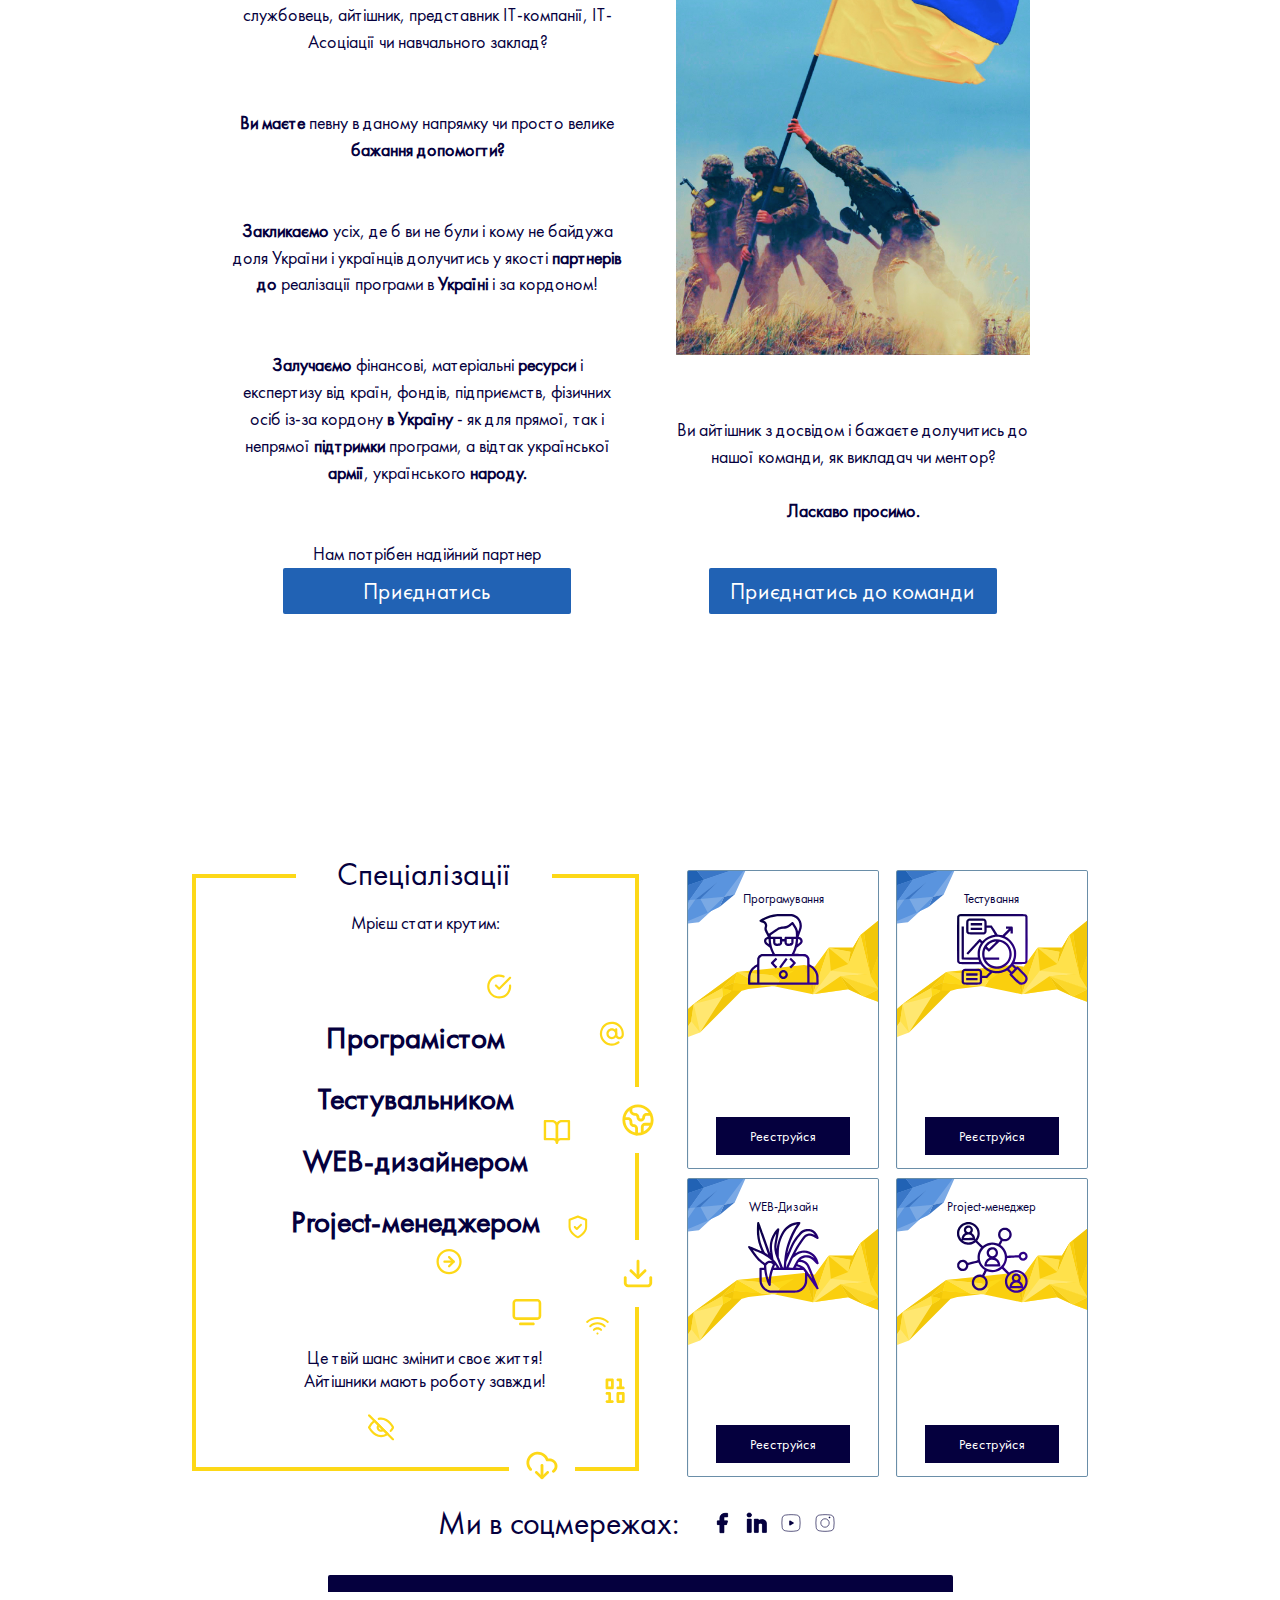
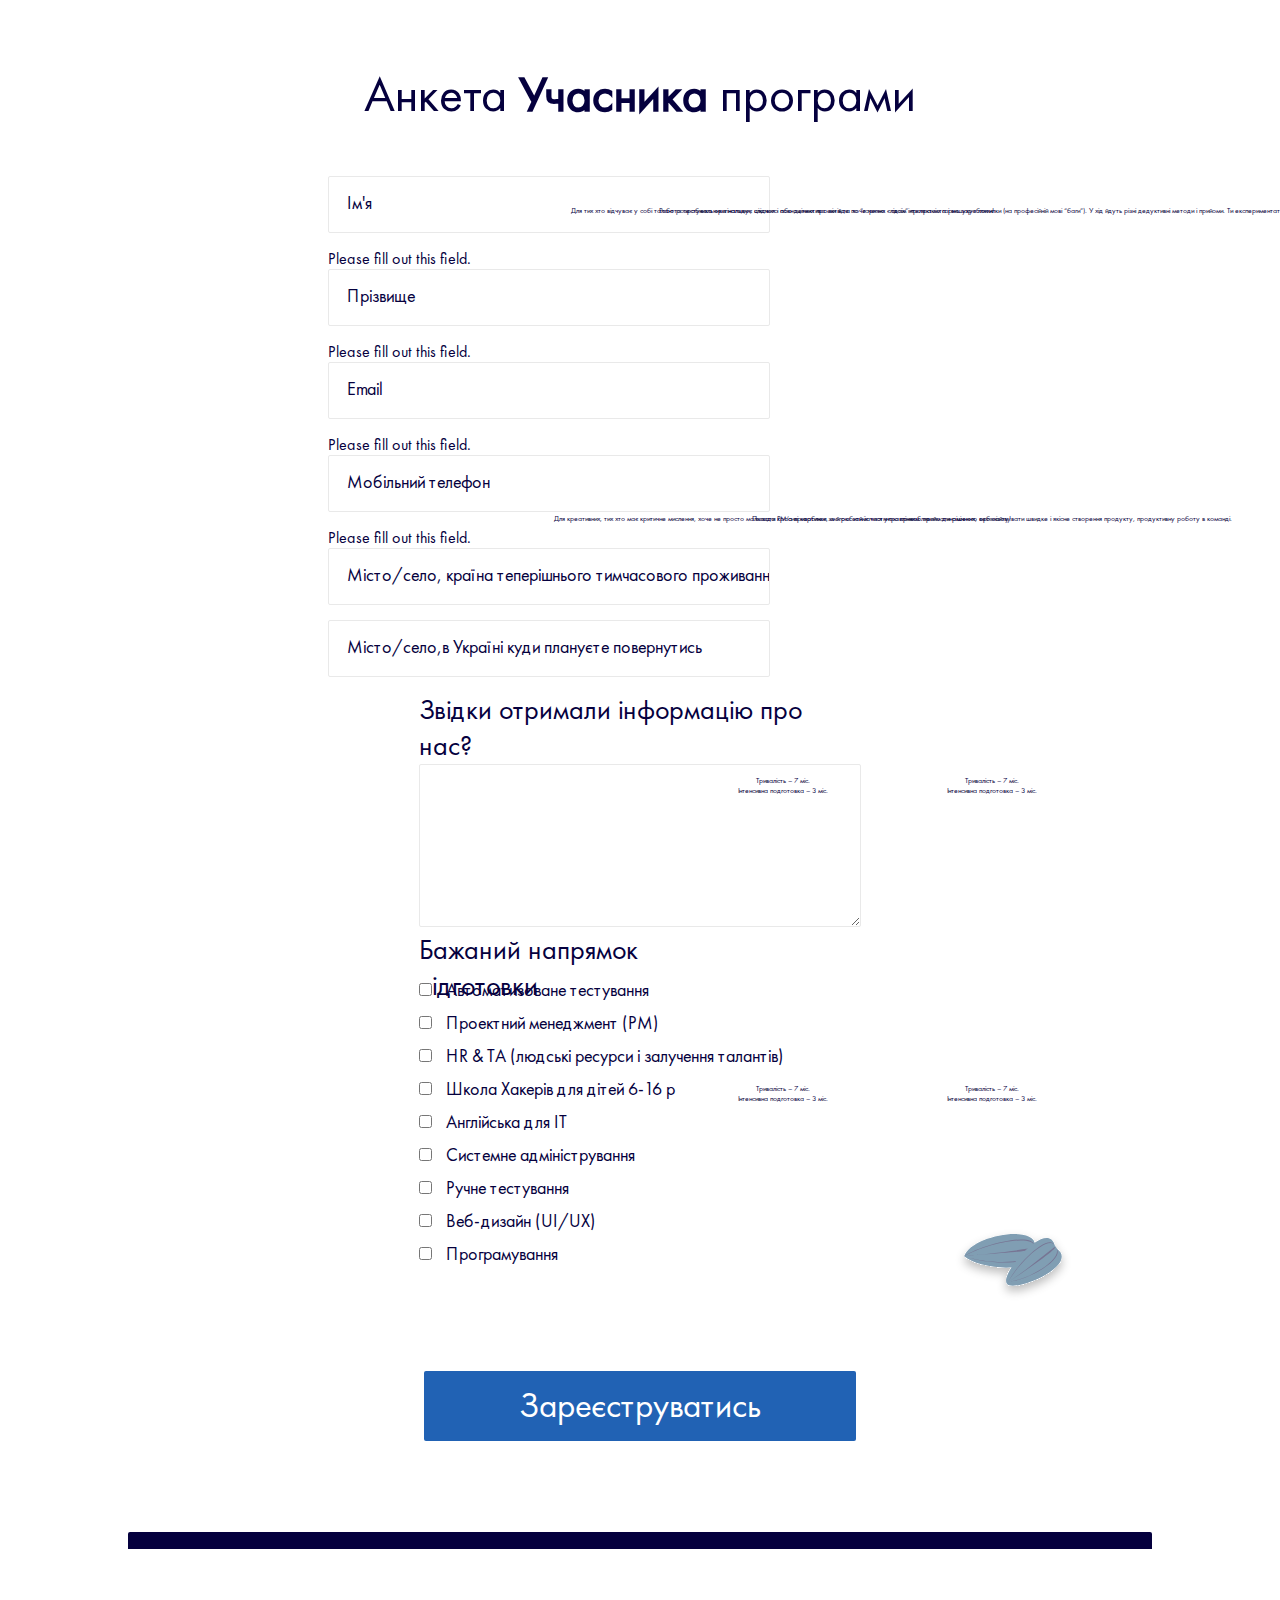
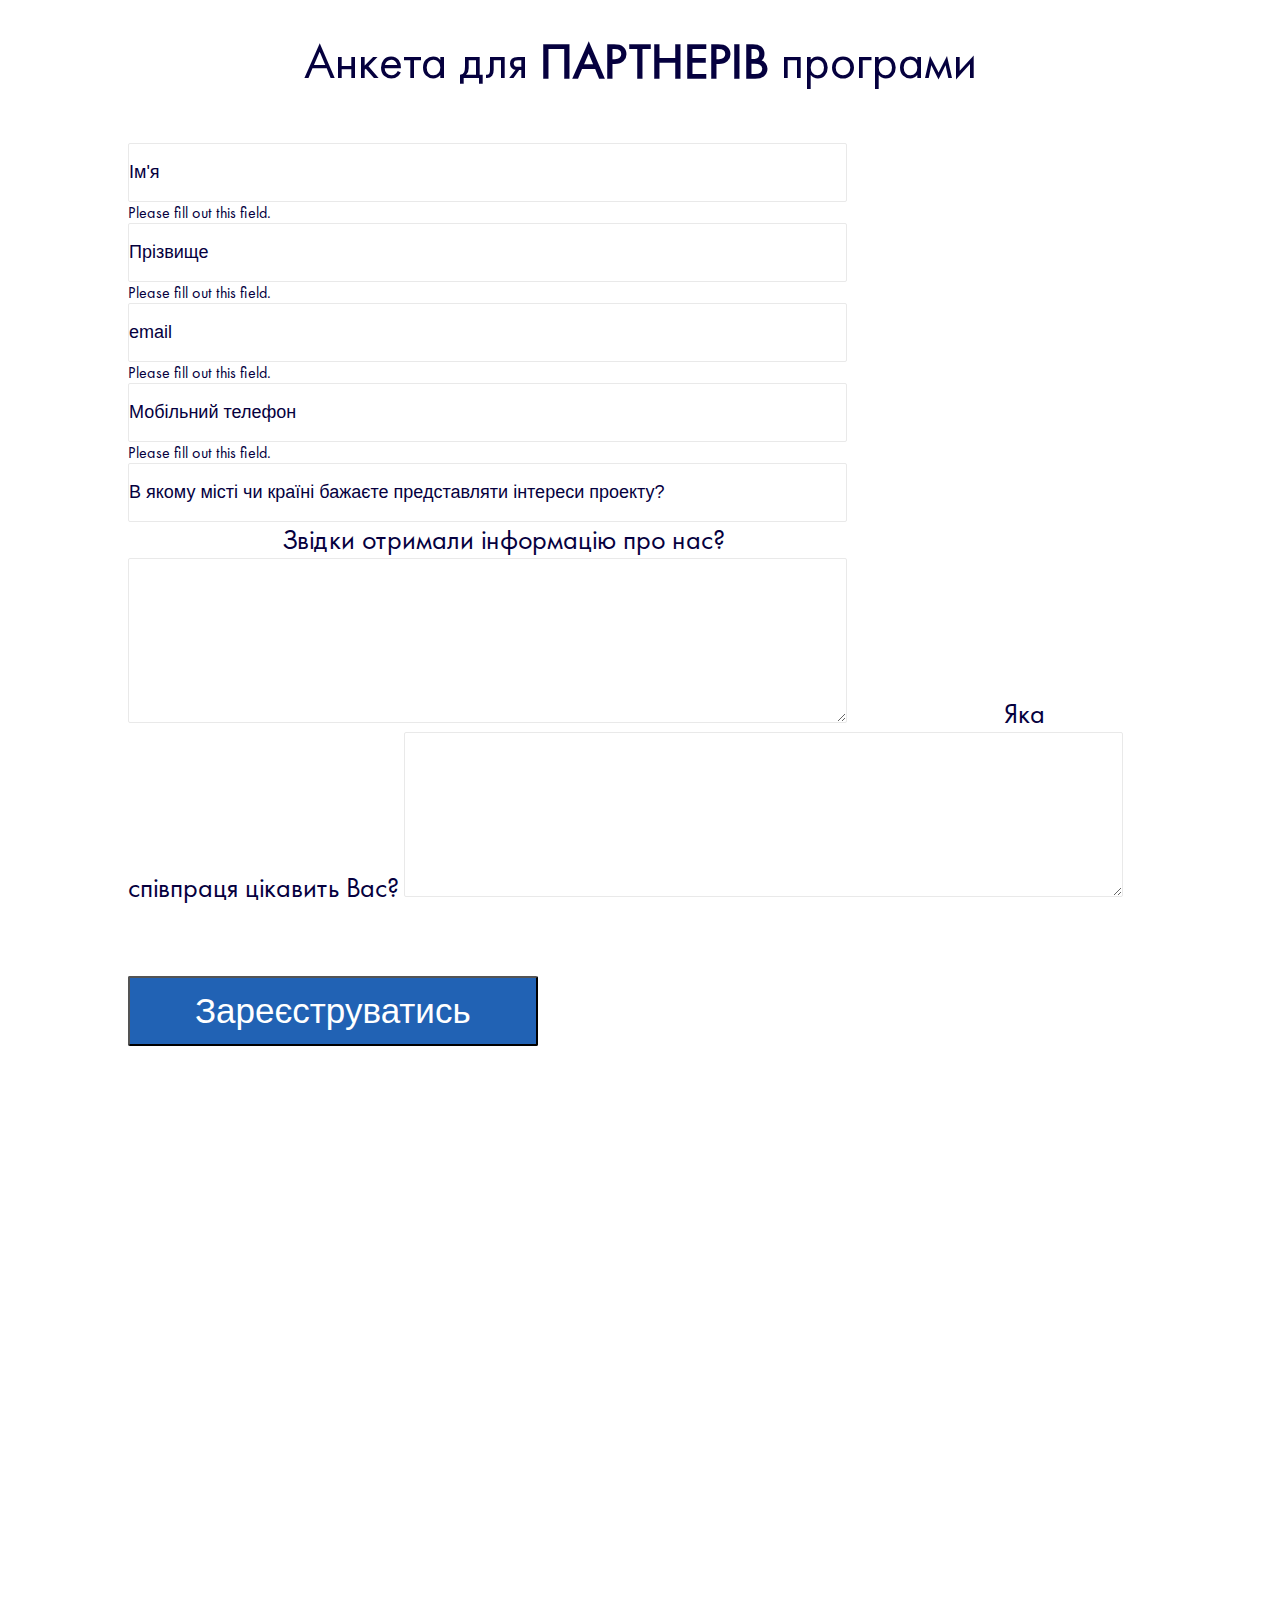
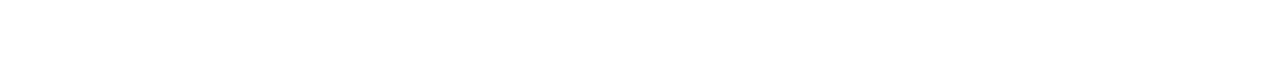
==== commit daa78300: "Dima_part" ====
--- a/index.html
+++ b/index.html
@@ -157,7 +157,6 @@
             </div>
         </div>
     </div>
-    <br>
     <div class="CentrBlock">
     <div class="Inside2"> 
         <div class="textCenter">
@@ -192,7 +191,7 @@
                 нашої команди, як викладач чи ментор? </p>
                 <b>Ласкаво просимо.</b>
             </div>    
-        </div> 
+        </div>
     <div class="buttons">
             <div class="button1">
                 <button class="btn" id="register-members-A" type="button" data-toggle="modal" data-target="#ModalPartnersForm">Приєднатись</button>
@@ -203,6 +202,84 @@
     </div>
 </div>
 </div>
+    <br>
+    <br>
+    <!-- місце для Епов Володимир -->
+    <br>
+    <br>
+    <br>
+    <br>
+    <div class="container-Dima">
+        <div class="special-Dima">
+            <div class="col1">
+                <div id="text1">Спеціалізації</div>
+                <div class="icon" id="i1"> 
+                    <img src="./img/li_globe-2.svg" alt="globe" id="globe"> 
+                </div>
+                <div class="icon" id="i2"> 
+                    <img src="./img/li_download.svg" alt="download" id="globe"> 
+                </div>
+                <div class="icon" id="i3"> 
+                    <img src="./img/li_download-cloud.svg" alt="cloud" id="cloud"> 
+                </div>
+                <div class="banner">
+                    <div id="text2">Мрієш стати крутим:</div>
+                    <div id="text3"><stronge><b> Програмістом <br>
+                                    Тестувальником <br>
+                                    WEB-дизайнером <br>
+                                    Project-менеджером </b></stronge>
+                    </div>
+                    <div id="text4">Це твій шанс змінити своє життя!
+                        Айтішники мають роботу завжди! </div>
+                </div>
+            </div>
+            <div class="col2"></div>
+            <div class="col3">
+                <div class="row1">
+                    <div class="card" id="prog">
+                       <div class="texting1"> Програмування </div>
+                       <div class="texting2" id="t1">   Для тих хто відчуває у собі талант розробника оригінальних, цікавих і повноцінних проектів та хоче чесно - своїм інтелектом гарно заробляти!</div>
+                       <div class="texting3" > Тривалість – 7 міс.<br>
+                        Інтенсивна подготовка – 3 міс.</div>
+                        <button class="btn" id="register-members" data-bs-toggle="modal" data-bs-target="#exampleModal">Реєструйся</button>
+                    </div>
+                    <div class="card" id="test">
+                        <div class="texting1"> Тестування </div>
+                        <div class="texting2" id="t2"> Робота тестувальника нагадує слідчого або детектива: він йде по “гарячих слідах” програміста і вишукує помилки (на професійній мові “баги”). У хід йдуть різні дедуктивні методи і прийоми. Ти експериментатор - тобі сюди.</div>
+                        <div class="texting3" > Тривалість – 7 міс.<br>
+                            Інтенсивна подготовка – 3 міс.</div>
+                        <button class="btn" id="register-members" data-bs-toggle="modal" data-bs-target="#exampleModal">Реєструйся</button>
+                    </div>
+                </div>
+                <div class="row2">
+                    <div class="card" id="web">
+                        <div class="texting1"> WEB-Дизайн </div>
+                       <div class="texting2" id="t3">
+                            Для креативних, тих хто має критичне мислення, хоче не просто малювати красиві картинки, а й робити їх частиною привабливого динамічного веб-сайту!</div>
+                       <div class="texting3" > Тривалість – 7 міс.<br>
+                        Інтенсивна подготовка – 3 міс.</div>
+                        <button class="btn" id="register-members" data-bs-toggle="modal" data-bs-target="#exampleModal">Реєструйся</button>
+                    </div>
+                    <div class="card" id="manage">
+                        <div class="texting1"> Project-менеджер</div>
+                       <div class="texting2" id="t4">Посада РМ’а приваблює змогою займатися управлінням: приймати рішення, організовувати швидке і якісне створення продукту, продуктивну роботу в команді.</div>
+                       <div class="texting3"> Тривалість – 7 міс.<br>
+                        Інтенсивна подготовка – 3 міс.</div>
+                        <button class="btn" id="register-members" data-bs-toggle="modal" data-bs-target="#exampleModal">Реєструйся</button>
+                    </div>
+                </div>
+            </div>
+        </div>
+        <div class="footer">
+            <div class="tx">Ми в соцмережах:</div>
+            <div class="socnet">
+                <a href="https://uk-ua.facebook.com/vinnytsia.itacademy/" class="btnsoc" id="b1" title="Facebook"></a>
+                <a href="https://ua.linkedin.com/in/vinnytsia-it-academy-356ba948?trk=public_profile_browsemap_profile-result-card_result-card_full-click" class="btnsoc" id="b2" title="LinkedIn"></a>
+                <a href="https://www.youtube.com/c/ITAcademyVinnytsia" class="btnsoc" id="b3" title="YouTube"></a>
+                <a href="https://www.instagram.com/ita.in.ua/?hl=en" class="btnsoc" id="b4" title="Instagram"></a>
+            </div>
+        </div>
+    </div> 
     <br>
     <div class="modal Vereta" id="exampleModal" tabindex="-1" aria-labelledby="exampleModalLabel" aria-hidden="true">
         <div class="modal-dialog modal_v">
--- a/css/style.css
+++ b/css/style.css
@@ -755,8 +755,8 @@
 
 
 .CentrBlock{
-    margin: 2.5% 0 25%;
-    height: 40vh;
+    margin: 2.5% 0 0% 0;
+    height: 140vh;
     width: 100%;
     color: #05003E;
     font-family: Futura PT;
@@ -868,4 +868,286 @@
     }
  p.welcome{
     margin-bottom: 3vh;
-    }+    }
+/*Simonenko*/
+.container-Dima{
+  font-family: Futura PT; 
+  color: #05003E;
+  background-color: none;
+  margin: 0; 
+  padding: 0;
+  display: flex;
+  align-items: center;
+  flex-direction: column;
+  justify-content: center;
+  flex-direction: column;
+  min-width: 100%; 
+  height: 53vw;
+  box-sizing: border-box;
+}
+.special-Dima{
+  background-color: none;
+  margin: 0 ;
+  padding: 0;
+  width: 70%;
+  height: 49vw;
+  display: flex;
+  box-sizing: border-box;
+}
+.col1{
+  background-image: url('../img/Іконки.svg');
+  background-repeat: no-repeat;
+  background-position: bottom right;
+  background-size: 62.1% 81.2%;
+  margin: 0;
+  padding: 0;
+  width: 52.2%;
+  display: flex;
+  justify-content: center;
+  text-align: center;
+  color: #05003E;
+}
+.icon{
+  background-color: white;
+  width: 2.6%;
+  height: 5.2vw;
+  position: absolute;
+  display: flex;
+  align-items: center;
+}
+#i1{
+  margin: 18.2% 0 0 33.5%;
+}
+#i2{
+  margin: 30.2% 0 0 33.5%;
+}
+#i3{
+  margin: 46.5% 10% 0 28.5%;
+  height: 2.6vw;
+  width: 5.2%;
+  display: flex;
+  justify-content: center;
+}
+#globe{
+  width: 100%;
+}
+#cloud{
+  width: 50%;
+} 
+.banner{
+  margin: 4.4% 3.4% 1.4% 0;
+  padding: 7% 0 0;
+  width: 96.6%;
+  border: 0.5vh solid #FDD817;
+  display: flex;
+  align-items: center;
+  flex-direction: column;
+  font-family: Futura PT;
+  font-style: normal;
+}
+.col2{
+  margin: 0;
+  padding: 0;
+  width: 3.6%;
+  box-sizing: border-box;
+}
+.col3{
+  width: 45.2%;
+  display: flex;
+  flex-direction: column;
+}
+.row1{
+  margin: 4% 0 0 0;
+  padding: 0;
+  display: flex;
+  flex-wrap: wrap;
+  justify-content: space-between;
+  align-items: center;
+}
+.row2{
+  margin: 2.3% 0 0 0;
+  padding: 0;
+  display: flex;
+  flex-wrap: wrap;
+  justify-content: space-between;
+  align-items: center;
+}
+.card{
+  background-color: white;
+  margin: 0;  
+  padding: 0;
+  width: 47.5%;
+  height: 23.2vw;
+  border: 0.1vw solid #6A8EA8;
+  border-radius: 0.15vw;
+  background-repeat: no-repeat;
+  background-position: center;
+  background-size: 101.5%;
+  display: flex;
+  align-items: center;
+  flex-direction: column;
+}
+#prog{
+  background-image: url('../img/Карточка.svg');
+  margin: 0%;
+  padding: 0%;
+
+}
+#test{
+  background-image: url('../img/Карточка2.svg'); 
+  margin: 0%;
+  padding: 0%;
+}
+#web{
+  background-image: url('../img/Карточка3.svg');
+  margin: 0%;
+  padding: 0%;
+}
+#manage{
+  background-image: url('../img/Карточка4.svg');
+  margin: 0%;
+  padding: 0%;
+}
+#text1{
+  background-color: white;
+  position: absolute;
+  width: 20%;
+  font-size: 2.5vw;
+}
+#text2{
+  margin: 0 0 0 1.5%;
+  position: absolute;
+  width: 20%;
+  font-size: 1.4vw;
+  
+}
+#text3{
+  margin: 7.5% 0 0 0;
+  position: absolute;
+  width: 25%;
+  font-size: 2.4vw;
+  line-height: 200%;
+}
+#text4{
+  margin: 34% 0 0 1.5%;
+  position: absolute;
+  width: 22.5%;
+  font-size: 1.4vw;
+  
+}
+.texting1{
+  margin: 1.5% 0 0 0;
+  position: absolute;
+  width: 70%;
+  font-size: 1vw;
+  font-family: Futura PT;
+  font-style: normal;
+  text-align: center;
+}
+.card:hover{
+  transform: scale(1.35);
+  z-index: 1;
+  top: 12.6%;
+  right: 3.3%;
+}
+#test:hover{
+  left: 3.3%;
+}
+#manage:hover{
+  top: 15%;
+  left: 3.3%;
+}
+#web:hover{
+  top: 15%;
+}
+.texting2{
+  margin: 73% 0 0 0;
+  position: absolute;
+  width: 70%;
+  font-size: 0.6vw;
+  font-family: Futura PT;
+  font-style: normal;
+  text-align: center;
+}
+.texting3{
+  margin: 117.5% 0 10% 0;
+  position: absolute;
+  width: 70%;
+  font-size: 0.6vw;
+  font-family: Futura PT;
+  font-style: normal;
+  text-align: center;
+}
+button.btn#register-members{ 
+  margin: 19.2vw 2vw 1vw;
+  width: 10.5vmax; 
+  height: 2vmax;
+  font-family: Futura PT; 
+  font-size: 1.1vmax;
+  color: #ffffff; 
+  background-color: #05003E;
+  border: none; 
+  box-shadow: none; 
+  border-radius: 0.2%;
+  display: flex;
+  align-items: center;
+  justify-content: center;
+  flex-grow: 1;
+}
+button.btn#register-members:hover{ 
+  filter: drop-shadow(0 1vw 1.2vw rgba(0, 0, 0, 0.25)); 
+  border: none; 
+} 
+button.btn#register-members:active{ 
+  color: #05003E; 
+  background-color: #ffffff; 
+  border: none; 
+} 
+button.btn#register-members:disabled{ 
+  color: #999999; 
+  background-color: #e9e9e9; 
+  border: none; 
+
+}
+.footer{
+  margin-top: 2%;
+  margin-bottom: 2.5%;
+  width: 31.5%;
+  height: 3.2vw;
+  display: flex;
+  justify-content: space-between;
+}
+.tx{
+  font-family: Futura PT;
+  font-size: 2.5vw;
+  width: 63.5%;
+  display: flex;
+  align-items: center;
+  height: 3.2vw;
+}
+.socnet{
+  width: 33.5%;
+  height: 3.2vw;
+  display: flex;
+  align-items: center;
+  justify-content: flex-end;
+}
+.btnsoc{ 
+  background-color: white;
+  width: 60%;
+  height: 2vw;
+  box-shadow: #05003E; 
+  box-sizing: border-box;
+  border: none;
+  background-size: 100% 100%;
+  background-repeat: no-repeat;
+  background-position: center center;
+}
+      #b1{ background-image: url('../img/Facebook.svg');}
+#b1:active{ background-image: url('../img/F2.svg');}
+      #b2{ background-image: url('../img/in.svg');}
+#b2:active{ background-image: url('../img/in2.svg');}
+      #b3{ background-image: url('../img/You tube.svg');}
+#b3:active{ background-image: url('../img/Y2.svg');}
+      #b4{ background-image: url('../img/Instagram.svg');}
+#b4:active{  background-image: url('../img/I2.svg');}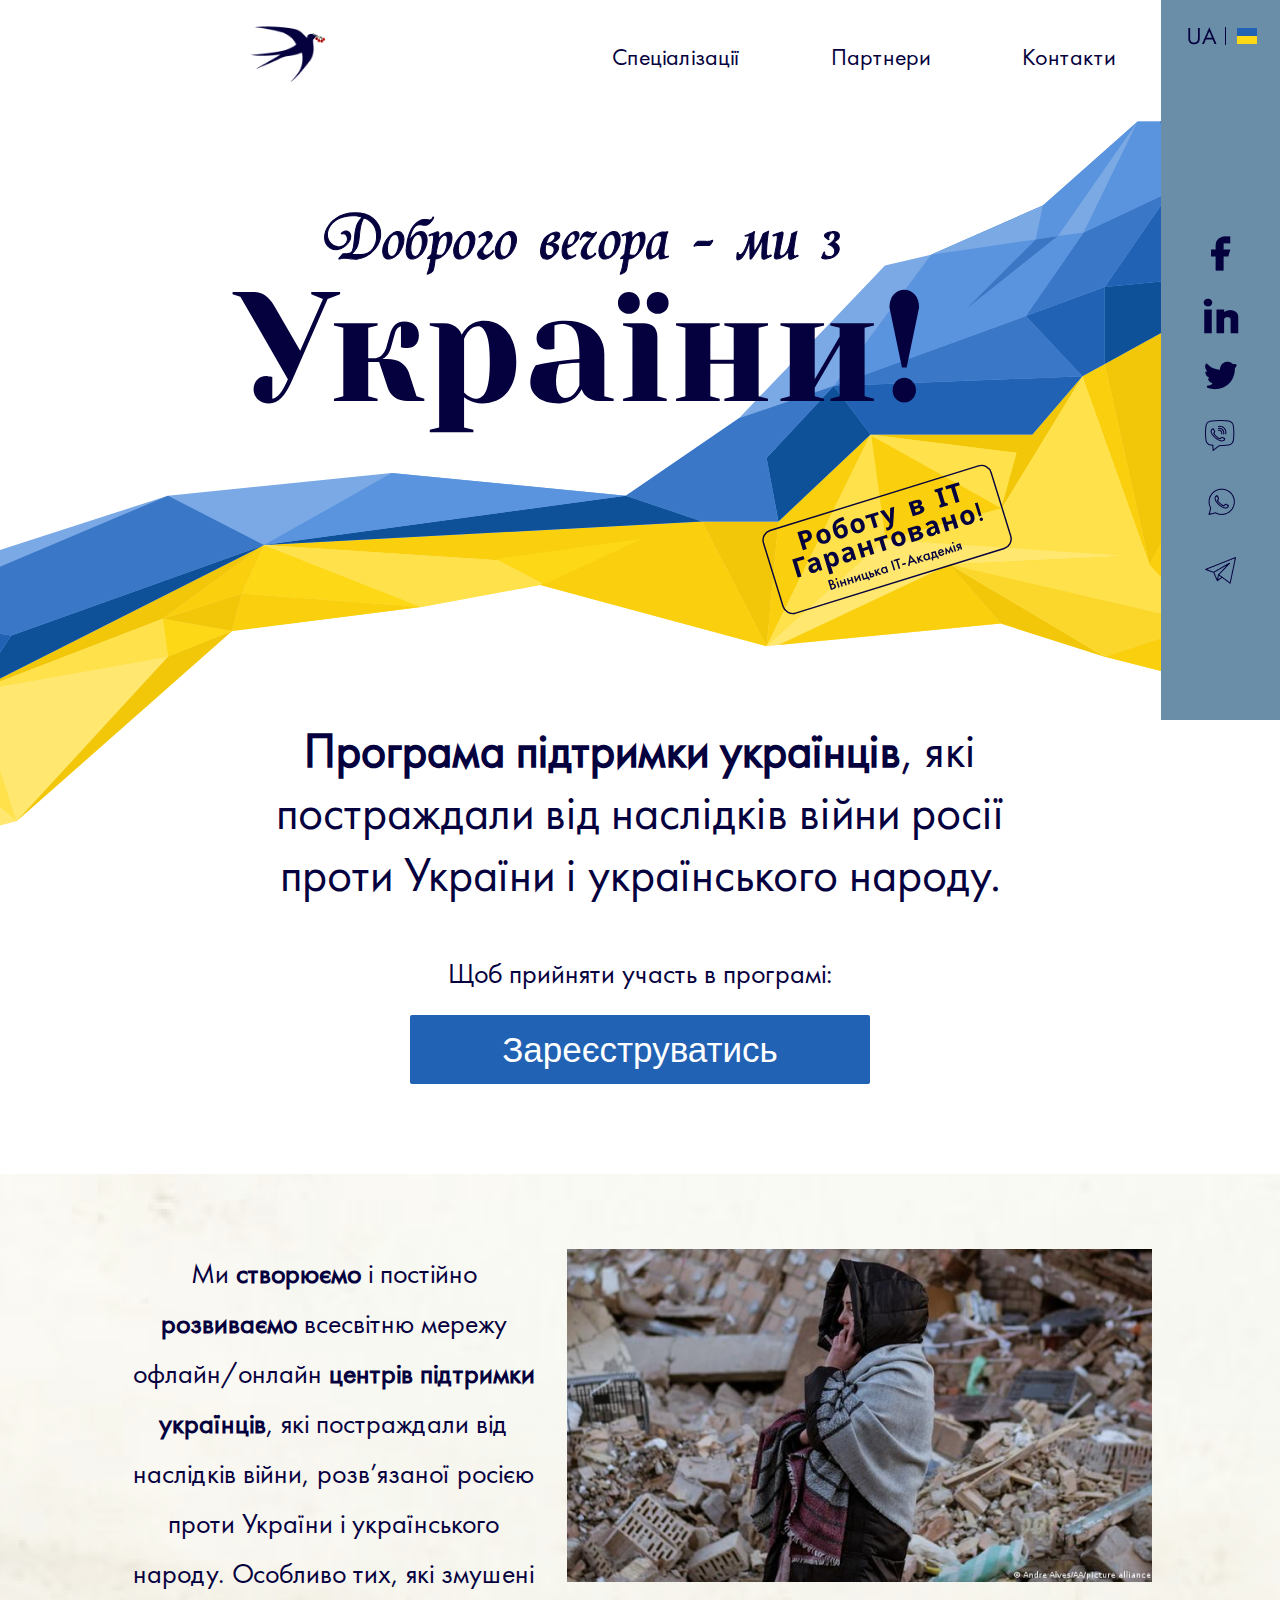
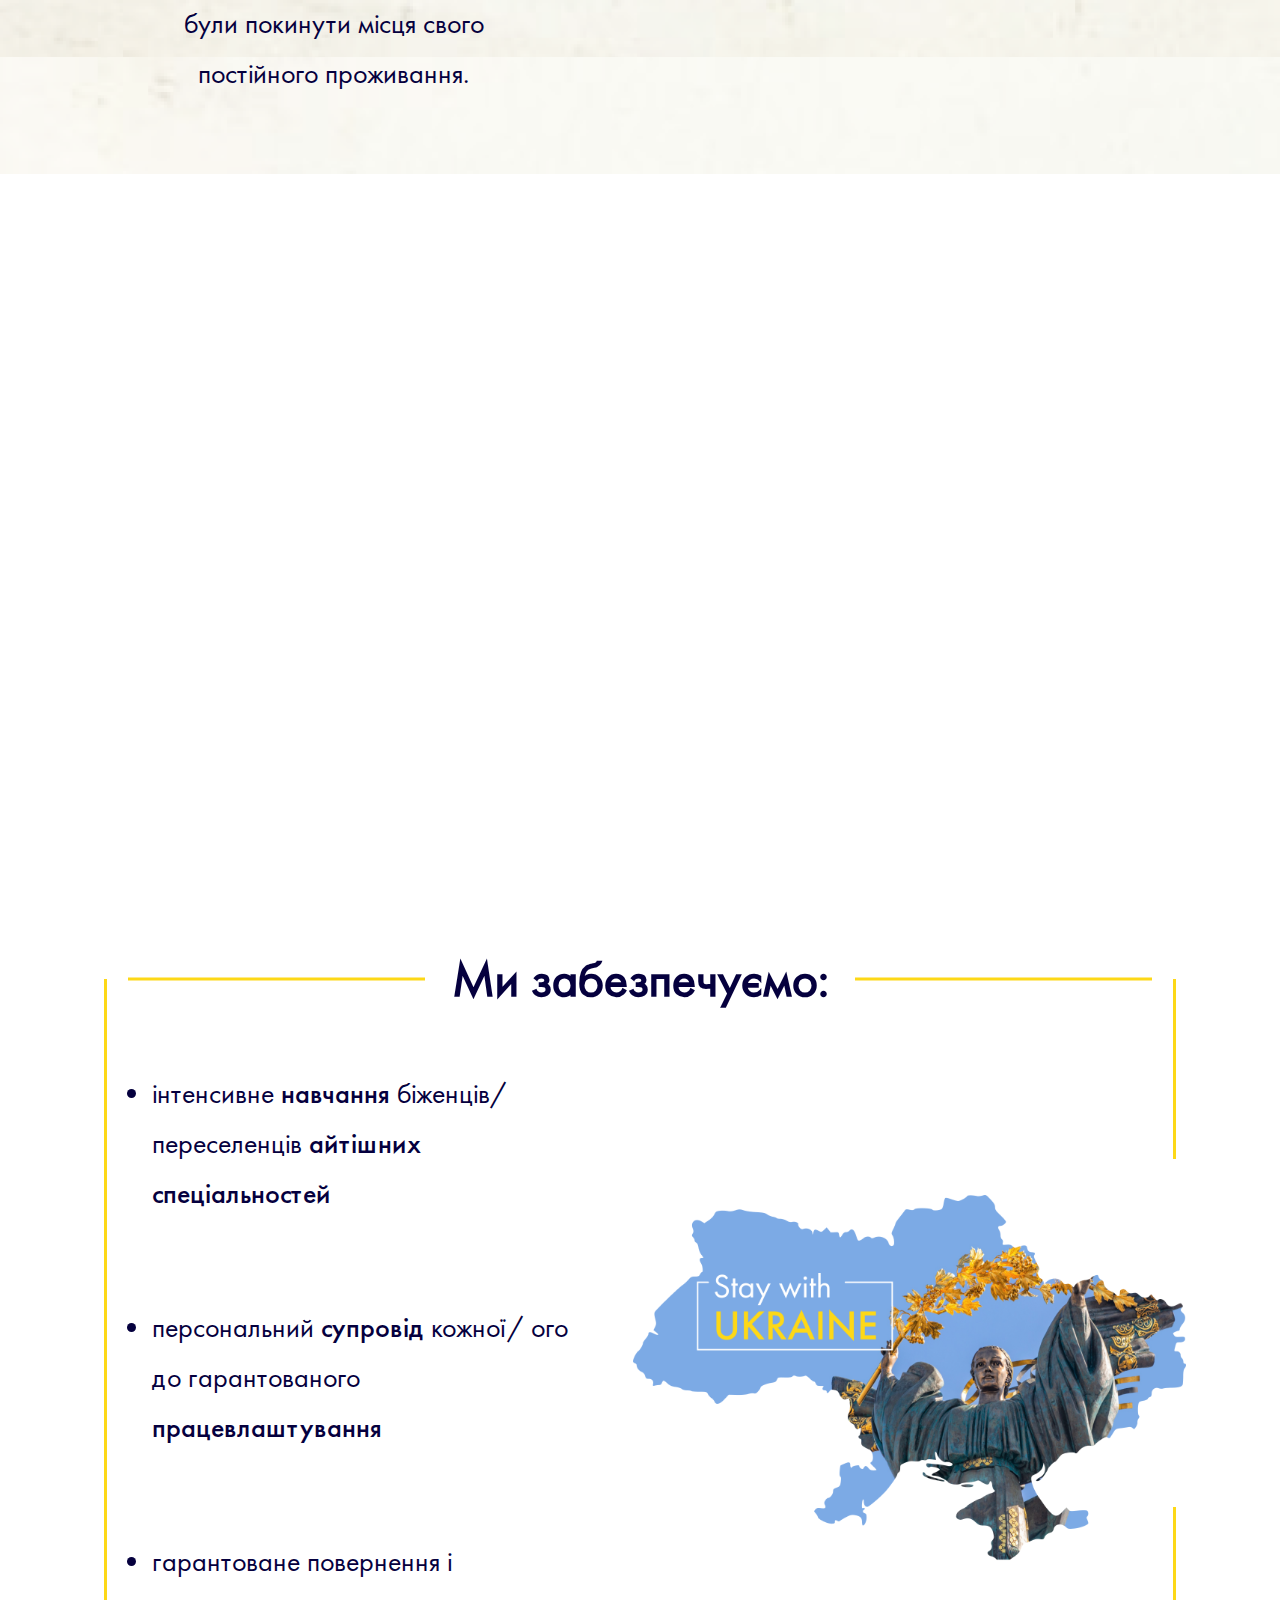
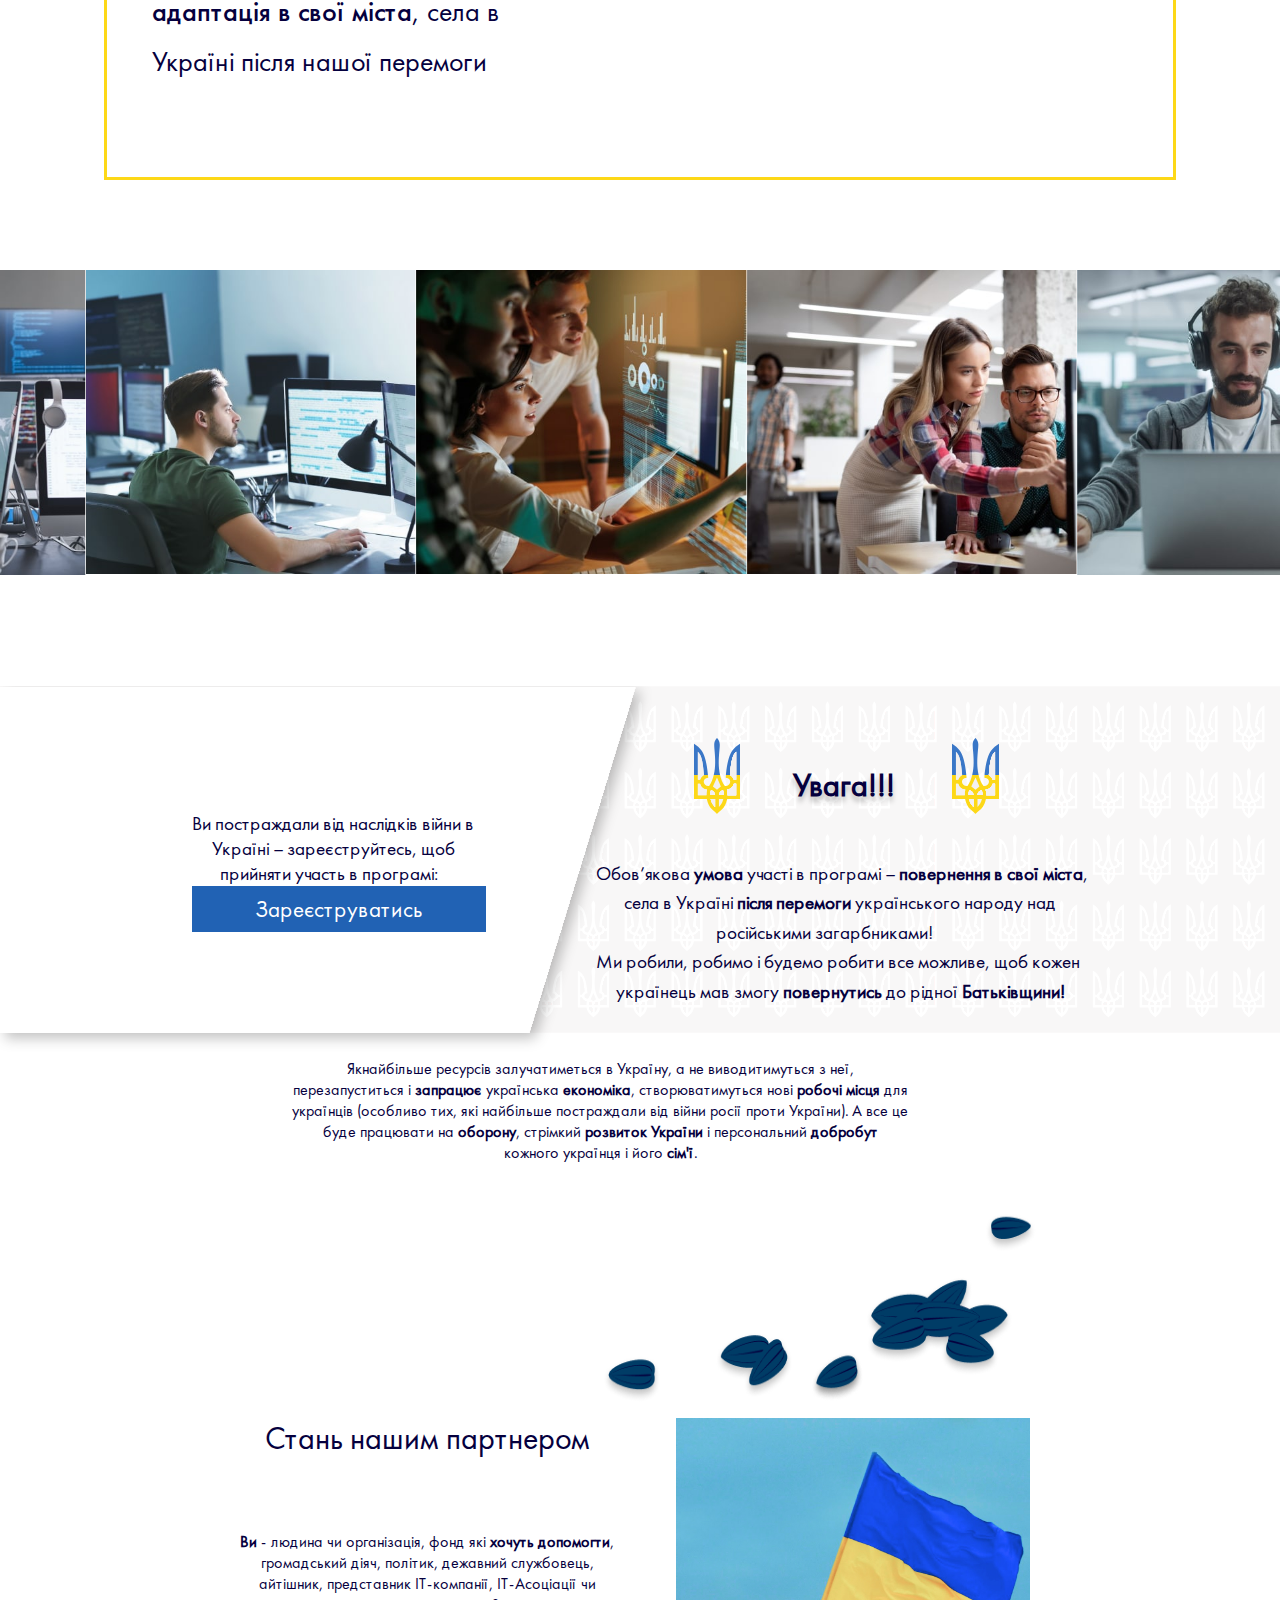
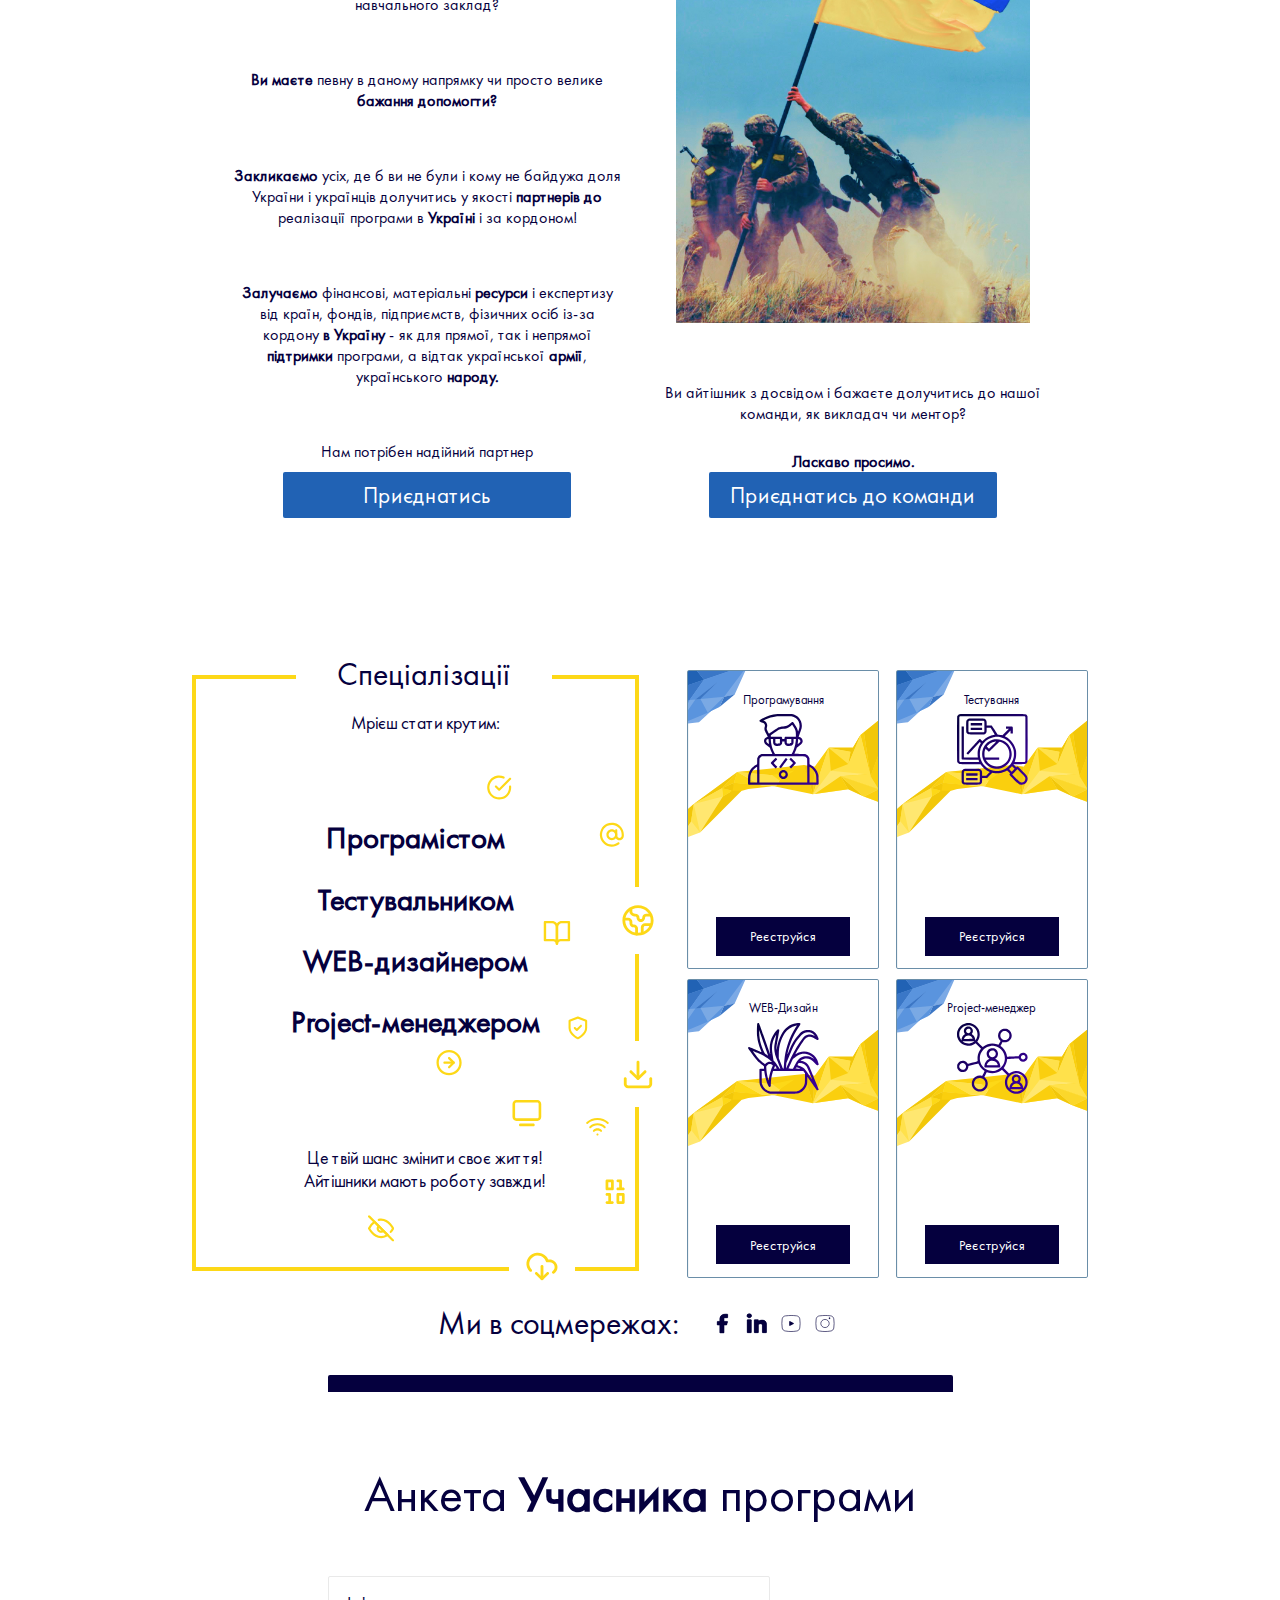
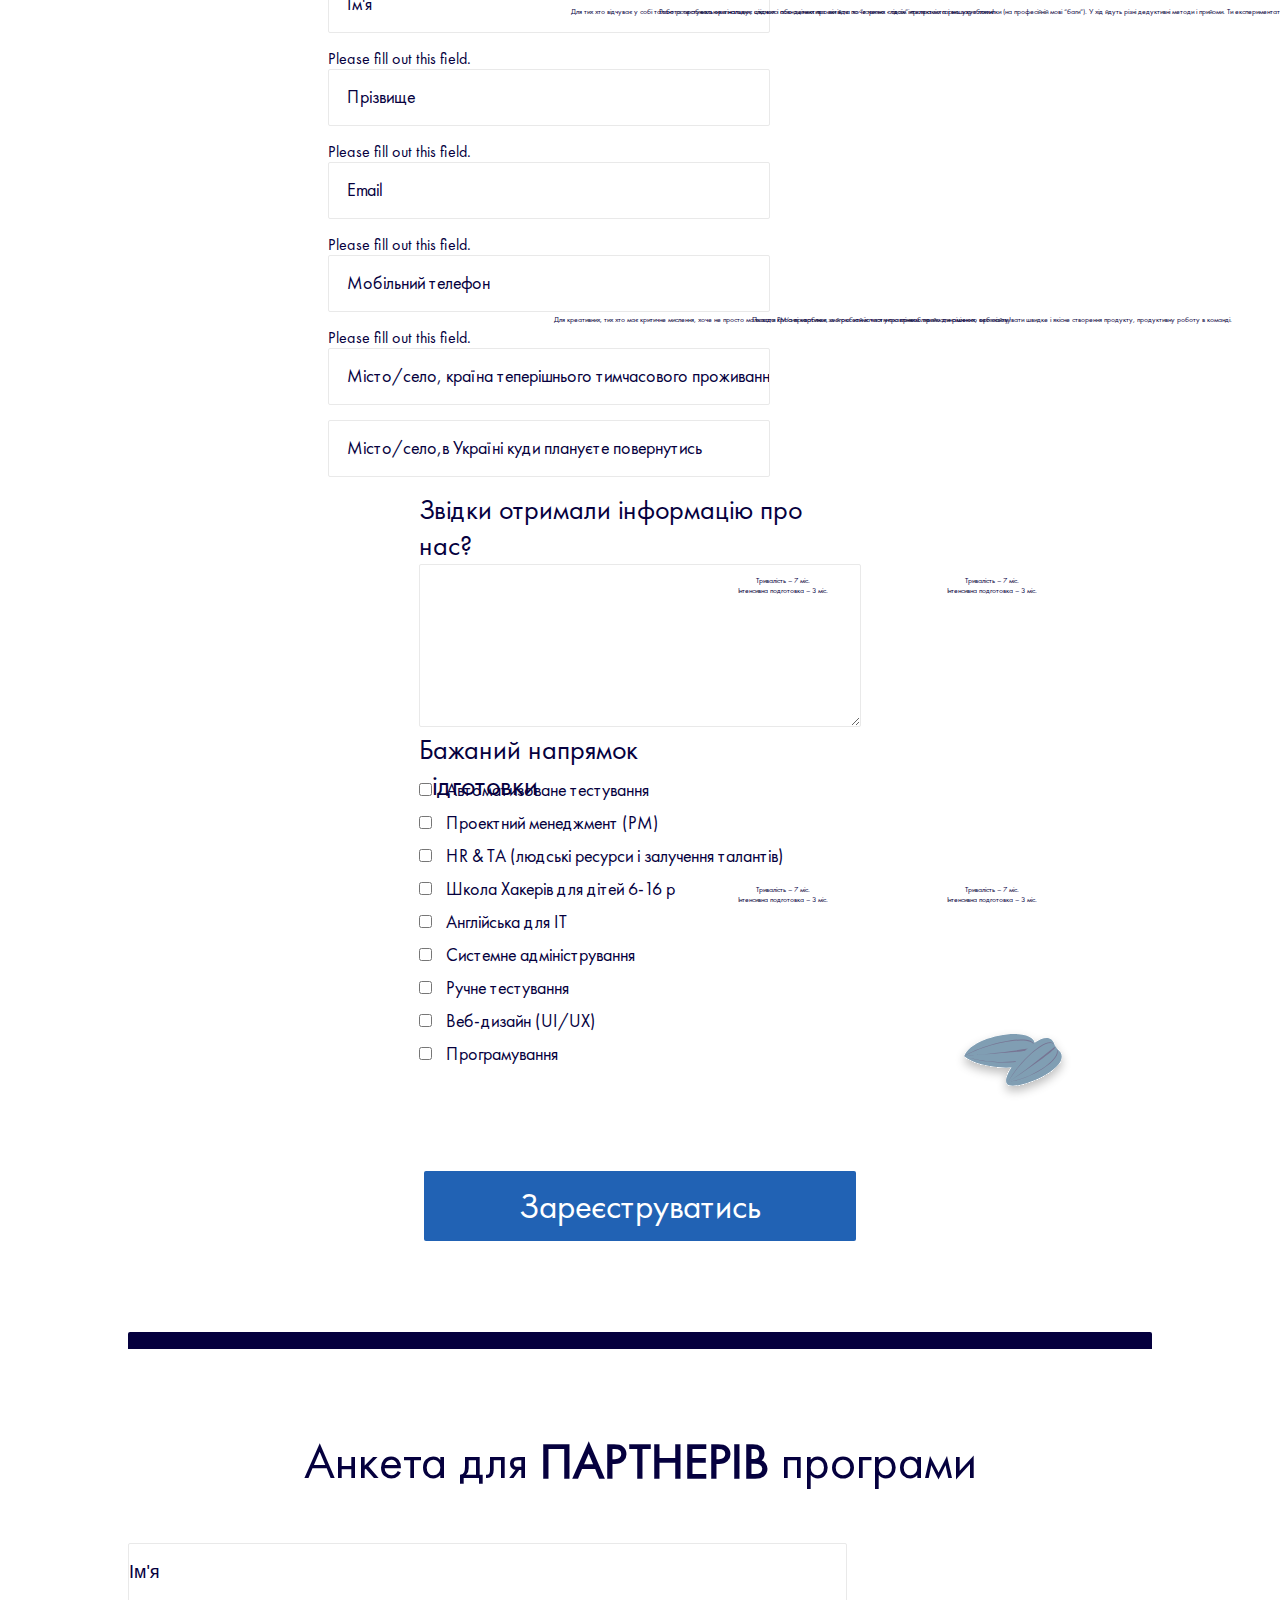
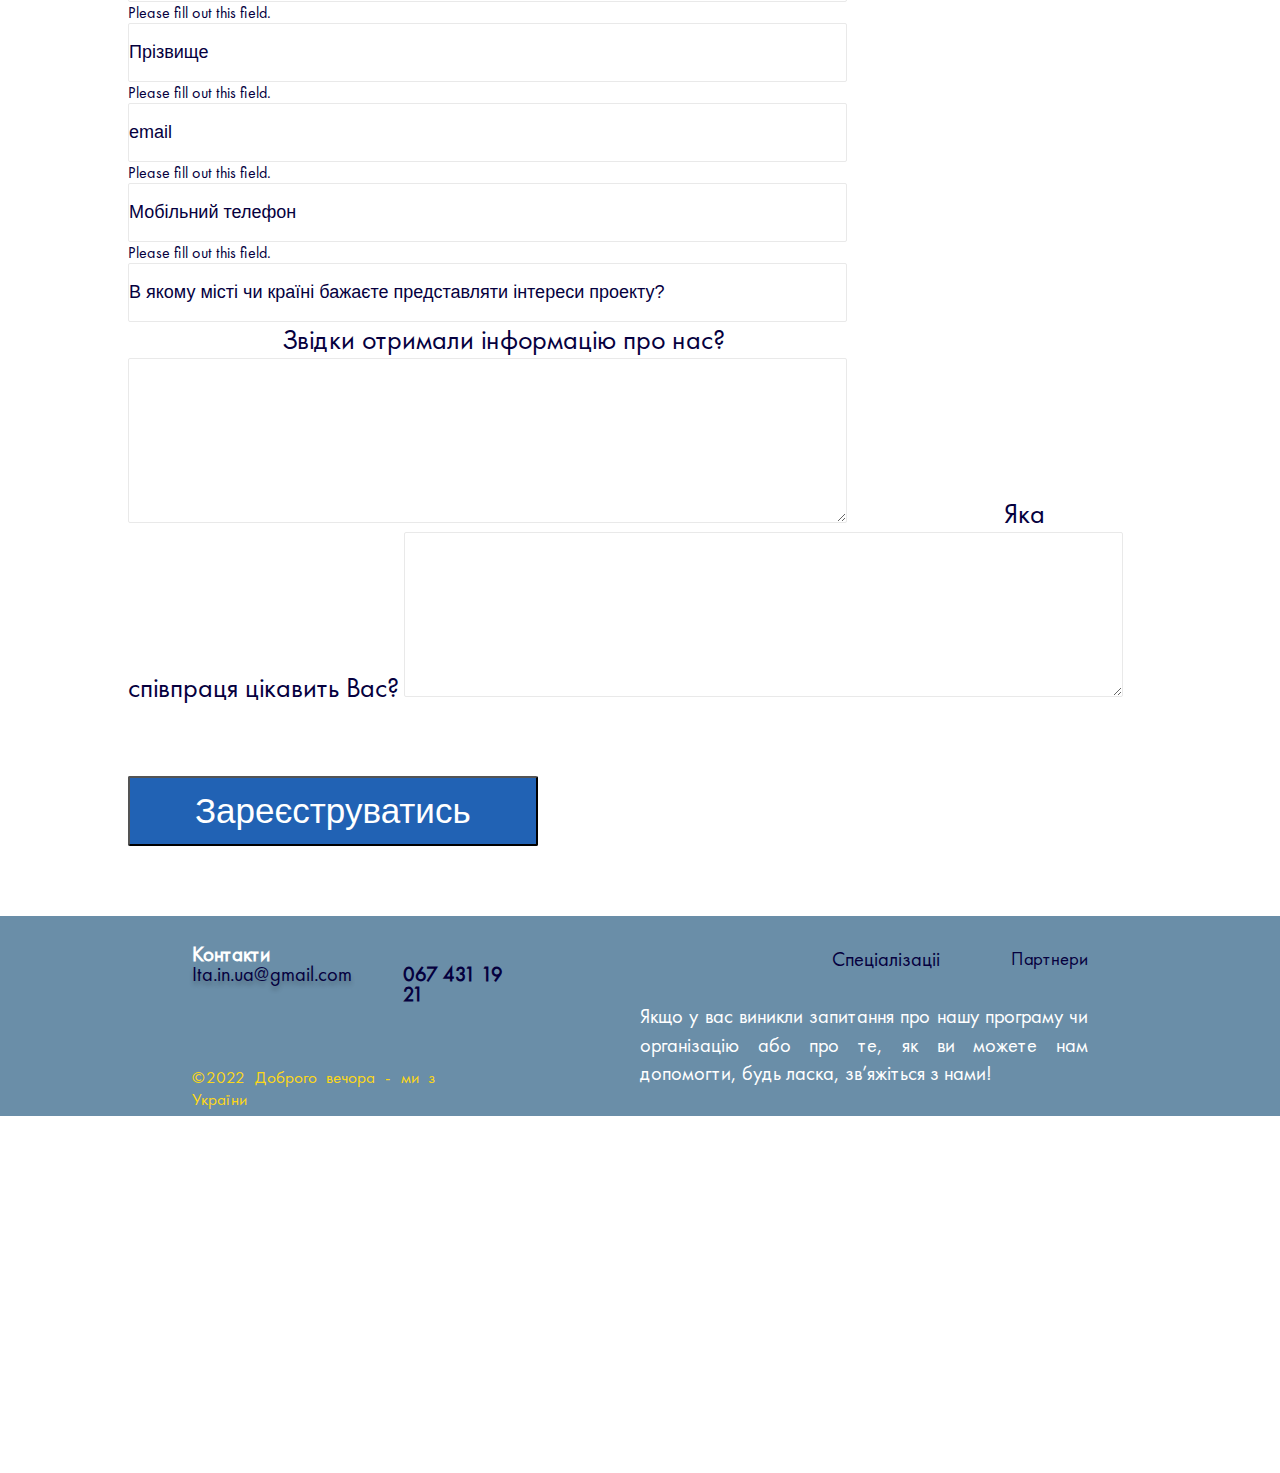
==== commit e9de3706: "Merge branch 'main' into Vladic" ====
--- a/index.html
+++ b/index.html
@@ -403,6 +403,32 @@
       </div>
      </div>
   </div>
+    <footer id="footer" style="background-color: rgb(106,142,168)">
+    
+    <div id="Rectangle">
+        <div id="Left">
+            <div id="Contacts">
+                <p id="Contact">Контакти</p>
+                <div id="ContactsInner">
+                    <p id="Ita">Ita.in.ua@gmail.com</p>
+                    <p id="Tel">067 431 19 21</p>
+                </div>
+            </div>
+            <p id="Dobry">©2022 Доброго вечора - ми з України</p>
+        </div>
+        <div id="Right">
+            <div id="menu">
+                <p><a id="Special"  href="#">Спецiалiзацii</a></p>
+                <p><a id="Partners" href="#">Партнери</a></p>
+            </div>
+            
+            <p id="Yaksho">Якщо у вас виникли запитання про нашу програму
+                            чи організацію або про те, як ви можете нам
+                            допомогти, будь ласка, зв’яжіться з нами!</p>
+        </div>
+    </div>
+    
+    </footer>
    
 <script src="https://cdn.jsdelivr.net/npm/bootstrap@5.2.0-beta1/dist/js/bootstrap.bundle.min.js" integrity="sha384-pprn3073KE6tl6bjs2QrFaJGz5/SUsLqktiwsUTF55Jfv3qYSDhgCecCxMW52nD2" crossorigin="anonymous"></script>
 <script src="https://ajax.googleapis.com/ajax/libs/jquery/3.6.0/jquery.min.js"></script>
--- a/css/style.css
+++ b/css/style.css
@@ -49,7 +49,8 @@
 body {
   overflow: auto;
   -ms-overflow-style: none;
-  font-family: Futura PT;
+  font-weight: normal;
+  font-family: Futura PT, sans-serif;
 }
 
 .header {
@@ -751,6 +752,178 @@
   border: none;
 }
 
+
+#footer{
+  width: 100%;
+  min-height: 200px;
+  margin: 0px, auto;
+  font-size: 17px;
+}
+
+#Rectangle {
+  max-width: 1920px;
+  height: auto;
+  margin: 0;
+  display: flex;
+  flex-direction: row;
+  justify-content: space-between;
+}
+
+#Left {
+margin-top: 27px;
+width: 50%;
+height: auto;
+margin-bottom: 0;
+}
+#Right {
+margin-top: 27px;
+width: 50%;
+height: auto;
+margin-bottom: 26px;
+}
+
+#Contacts {
+width: 50%;
+height: 86px;
+
+display: block;
+margin-left: 30%;
+padding: 0px;
+}
+
+/* Контакти */
+#Contact {
+width: 100%;
+height: auto;
+margin: 0;
+
+font-family: 'Futura PT';
+font-style: normal;
+font-weight: 600;
+font-size: 21px;
+line-height: 21px;
+
+color: #FFFFFF;
+}
+
+#ContactsInner {
+width: 100%;
+height: auto;
+
+display: flex;
+flex-direction: row;
+justify-content: space-between;
+align-items: flex-start;
+padding: 0;
+}
+
+/* Ita.in.ua@gmail.com */
+#Ita {
+width: 47%;
+height: auto;
+padding: 0;
+
+font-weight: 500;
+font-size: 1.2em;
+line-height: 1;
+
+color: #05003E;
+text-shadow: 0px 4px 4px rgba(0, 0, 0, 0.25);
+}
+/* 067 431 19 21 */
+#Tel {
+width: 34%;
+height: 100%;
+
+font-weight: 600;
+font-size: 1.2em;
+line-height: 1;
+
+color: #05003E;
+}
+
+#Dobry {
+width: 38%;
+height: auto;
+margin-left: 30%;
+margin-bottom: 0px;
+margin-top: 37px;
+
+font-family: 'Futura PT';
+font-style: normal;
+font-weight: 450;
+font-size: 1em;
+line-height: 1.3;
+text-align: justify;
+
+color: #FDD817;
+}
+
+#menu {
+display: flex;
+flex-direction: row;
+justify-content: space-between;
+align-items: center;
+padding: 0px;
+margin: 0 30% auto auto;
+
+width: 40%;
+height: 33px;
+}
+
+/* Спеціалізації */
+#Special {
+width: 7%;
+height: 33px;
+
+font-family: 'Futura PT';
+font-style: normal;
+font-weight: 400;
+font-size: 1.2em;
+line-height: 1.27;
+text-decoration: none;
+
+color: #05003E;
+
+flex: none;
+order: 0;
+flex-grow: 0;
+}
+
+/* Партнери */
+#Partners {
+width: 5%;
+height: 31px;
+
+font-family: 'Futura PT';
+font-style: normal;
+font-weight: 400;
+font-size: 1.1em;
+line-height: 1.3;
+text-decoration: none;
+
+color: #05003E;
+
+flex: none;
+order: 1;
+flex-grow: 0;
+}
+
+#Yaksho {1
+width: 32%;
+height: auto;
+margin-top: 26px;
+margin-right: 30%;
+margin-bottom: 0;
+
+font-weight: 450;
+font-size: 1.2em;
+line-height: 1.4;
+text-align: justify;
+
+color: #FFFFFF;
+}
+=======
 
 
 
@@ -1150,4 +1323,5 @@
       #b3{ background-image: url('../img/You tube.svg');}
 #b3:active{ background-image: url('../img/Y2.svg');}
       #b4{ background-image: url('../img/Instagram.svg');}
-#b4:active{  background-image: url('../img/I2.svg');}+#b4:active{  background-image: url('../img/I2.svg');}
+
